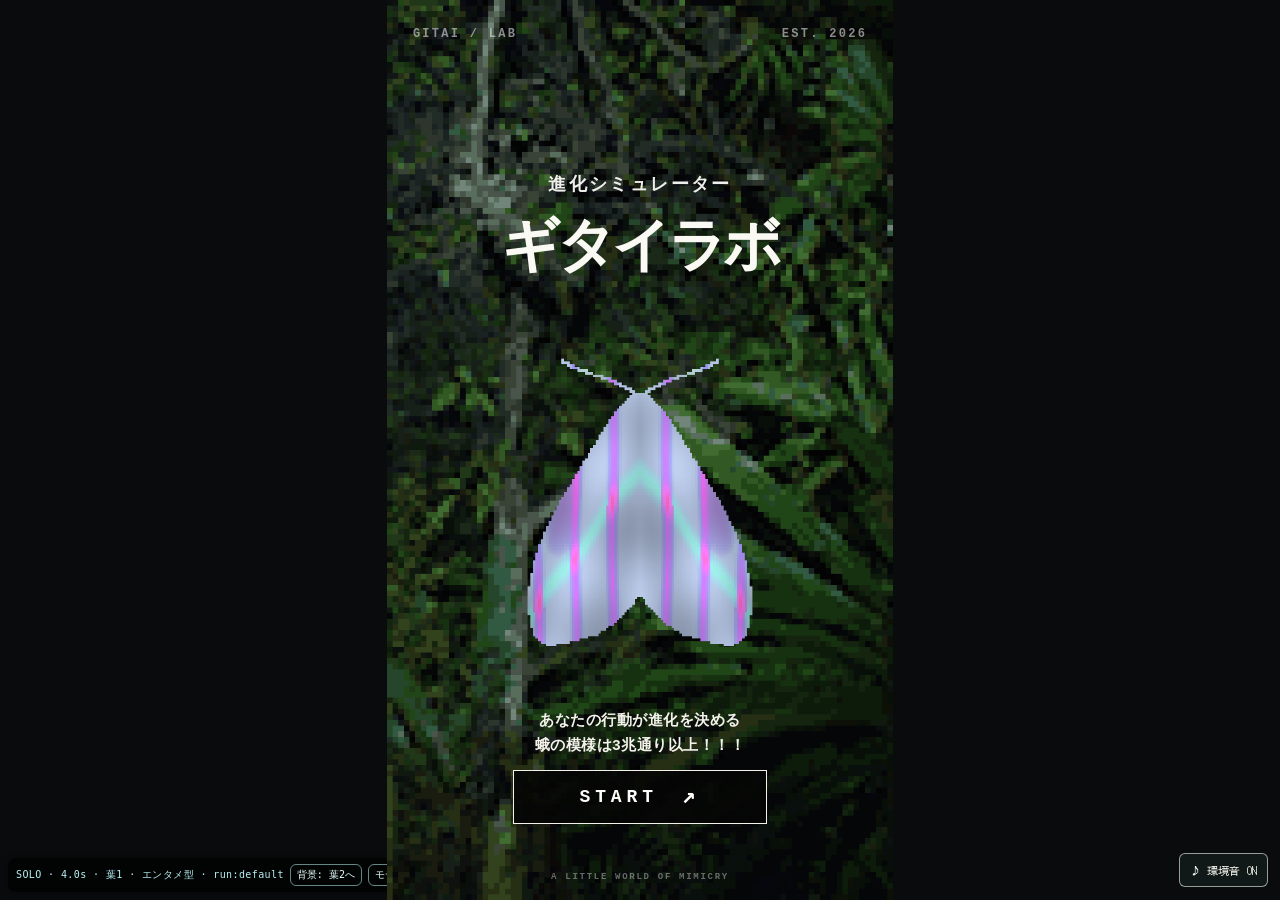
==== index.html @ d541bdc5 "Fix exhibition ambient audio stopping after one loop on offline iPad" ====
<!DOCTYPE html>
<html lang="ja">
<head>
  <meta charset="UTF-8">
  <meta name="viewport" content="width=device-width, initial-scale=1.0, viewport-fit=cover, user-scalable=no">
  <meta name="apple-mobile-web-app-capable" content="yes">
  <meta name="apple-mobile-web-app-status-bar-style" content="black">
  <meta name="theme-color" content="#090b0c">
  <link rel="manifest" href="manifest.webmanifest">
  <script>
    // Mark the entertainment entry before first paint to avoid a flash of
    // the underlying game screen while the animated portal script loads.
    (() => {
      const q = new URLSearchParams(location.search);
      if ((q.get('model') || 'continuous_v1') === 'continuous_v1' && q.get('play') !== '1') {
        document.documentElement.classList.add('pixel-portal-pending');
      }
    })();
  </script>
  <link rel="stylesheet" href="css/entertainment_portal.css?v=20261021-tagline1">
  <link rel="stylesheet" href="css/experiment_saves.css?v=20261025-start-screen1">
  <link rel="stylesheet" href="css/portal_trophies.css?v=20261015-trophy1">
  <link rel="stylesheet" href="css/portal_minimal.css?v=20261017-minimal1">
  <link rel="stylesheet" href="css/solo_tutorial.css?v=20261029-warning-image1">
  <link rel="stylesheet" href="css/author_news_link.css?v=20261025-soft-blue1">
  <link rel="stylesheet" href="https://fonts.googleapis.com/css2?family=Press+Start+2P&display=swap">
  <title>ギタイラボ — 昆虫大学 α</title>
  <style>
    :root {
      --panel: rgba(8, 12, 14, 0.88);
      --line: rgba(255,255,255,0.18);
      --text: #fff;
      --muted: rgba(255,255,255,0.72);
      --accent: #b8f7ff;
    }

    * { box-sizing: border-box; }

    html, body {
      width: 100%;
      height: 100%;
      margin: 0;
      background: #090b0c;
      color: var(--text);
      font-family: 'PixelMplus', monospace;
      overflow: hidden;
      overscroll-behavior: none;
      /* Disable Safari double-tap zoom while retaining standard pinch accessibility
         outside the predator canvas. */
      touch-action: manipulation;
      -webkit-user-select: none;
      user-select: none;
      -webkit-touch-callout: none;
    }

    body {
      display: grid;
      place-items: center;
    }

    #stage {
      position: relative;
      width: min(100vw, calc(100dvh * 0.5625));
      height: min(100dvh, calc(100vw * 1.7777778));
      aspect-ratio: 9 / 16;
      background: #111;
      overflow: hidden;
      touch-action: manipulation;
    }

    #gameCanvas {
      width: 100%;
      height: 100%;
      display: block;
      image-rendering: pixelated;
      /* Predation taps must not become zoom, pan, or Safari gesture handling. */
      touch-action: none;
    }

    .overlay {
      position: absolute;
      inset: 0;
      z-index: 10;
      display: none;
      padding:
        calc(env(safe-area-inset-top) + 20px)
        18px
        calc(env(safe-area-inset-bottom) + 20px);
      background: rgba(0, 0, 0, 0.48);
      align-items: center;
      justify-content: center;
    }

    .overlay.visible { display: flex; }

    .panel {
      width: min(92%, 520px);
      max-height: 92%;
      overflow: hidden;
      background: var(--panel);
      display: flex;
      flex-direction: column;
      border: 1px solid var(--line);
      border-radius: 18px;
      padding: 20px;
      text-align: center;
      box-shadow: 0 12px 40px rgba(0,0,0,0.42);
    }

    h1, h2, p { margin-top: 0; }

    h1 {
      font-size: clamp(22px, 4.4vw, 34px);
      margin-bottom: 16px;
    }

    h2 {
      font-size: clamp(18px, 3.6vw, 28px);
      margin-bottom: 10px;
    }

    .lead {
      line-height: 1.8;
      font-size: clamp(14px, 2.7vw, 20px);
      margin-bottom: 20px;
    }

    .generation {
      color: var(--accent);
      font-size: clamp(16px, 3.2vw, 22px);
      margin-bottom: 14px;
    }

    .subtle {
      color: var(--muted);
      font-size: clamp(14px, 2.8vw, 18px);
      line-height: 1.55;
    }

    .score-card {
      margin: 4px 0 10px;
      padding: 18px 12px 16px;
      border: 1px solid rgba(184,247,255,0.30);
      border-radius: 14px;
      background: rgba(184,247,255,0.07);
    }

    .score-label {
      color: var(--muted);
      font-size: clamp(11px, 2.2vw, 15px);
      margin-bottom: 3px;
    }

    .score-main {
      display: flex;
      align-items: baseline;
      justify-content: center;
      gap: 7px;
      white-space: nowrap;
    }

    #scoreValue {
      color: var(--accent);
      font-size: clamp(38px, 10vw, 62px);
      line-height: 1;
      letter-spacing: 0.02em;
    }

    .score-unit {
      font-size: clamp(13px, 2.8vw, 18px);
    }

    .rank-text {
      margin-top: 10px;
      font-size: clamp(13px, 2.7vw, 18px);
      line-height: 1.45;
    }

    .name-entry {
      margin: 4px 0 8px;
      padding: 10px;
      border: 1px solid rgba(255,223,128,0.38);
      border-radius: 12px;
      background: rgba(255,223,128,0.07);
    }

    .name-entry[hidden] { display: none; }

    .name-entry-title {
      color: #ffe9a8;
      font-size: clamp(13px, 2.7vw, 18px);
      margin-bottom: 3px;
    }

    .name-entry-sub {
      color: var(--muted);
      font-size: clamp(10px, 2vw, 13px);
      margin-bottom: 8px;
    }

    .name-entry-row {
      display: grid;
      grid-template-columns: 1fr auto;
      gap: 7px;
    }

    #playerName {
      min-width: 0;
      border: 1px solid rgba(255,255,255,0.24);
      border-radius: 9px;
      background: rgba(0,0,0,0.28);
      color: #fff;
      font: inherit;
      font-size: 16px;
      padding: 9px 10px;
      -webkit-user-select: text;
      user-select: text;
    }

    #saveNameButton {
      width: auto;
      min-height: 42px;
      padding: 7px 12px;
      border-color: rgba(255,223,128,0.52);
      background: rgba(255,223,128,0.14);
      font-size: 13px;
    }

    .name-saved {
      margin: 7px 0 0;
      color: #ffe9a8;
      font-size: 11px;
    }

    .ranking-panel {
      width: min(94%, 520px);
      max-height: 92%;
    }

    .ranking-note {
      margin: 0 0 10px;
      color: rgba(255,255,255,0.58);
      font-size: clamp(12px, 2.2vw, 15px);
      line-height: 1.5;
    }

    .ranking-list {
      min-height: 0;
      overflow-y: auto;
      overscroll-behavior: contain;
      margin-bottom: 12px;
      text-align: left;
    }

    .ranking-group {
      padding: 9px 4px;
      border-bottom: 1px solid rgba(255,255,255,0.10);
    }

    .ranking-group-head {
      display: grid;
      grid-template-columns: 72px 1fr;
      align-items: baseline;
      gap: 8px;
    }

    .ranking-rank {
      color: #ffe9a8;
      font-size: clamp(14px, 2.8vw, 18px);
    }

    .ranking-score {
      color: var(--accent);
      font-size: clamp(14px, 2.8vw, 18px);
      text-align: right;
    }

    .ranking-names {
      margin-top: 5px;
      padding-left: 80px;
      color: rgba(255,255,255,0.82);
      font-size: clamp(12px, 2.3vw, 15px);
      line-height: 1.55;
      overflow-wrap: anywhere;
    }

    .ranking-empty {
      padding: 28px 8px;
      color: var(--muted);
      text-align: center;
      line-height: 1.6;
    }

    button {
      width: 100%;
      min-height: 58px;
      flex: 0 0 auto;
      border: 1px solid rgba(184,247,255,0.48);
      border-radius: 12px;
      background: rgba(184,247,255,0.16);
      color: #fff;
      font-family: 'PixelMplus', monospace;
      font-size: clamp(15px, 2.8vw, 20px);
      padding: 12px 16px;
      touch-action: manipulation;
    }

    button:disabled {
      opacity: 0.48;
    }

    .review-actions {
      flex: 0 0 auto;
      display: grid;
      grid-template-columns: 1fr 1fr;
      gap: 9px;
      margin-top: 6px;
    }

    .compare-action {
      border-color: rgba(255,223,128,0.52);
      background: rgba(255,196,64,0.18);
    }

    .continue-action {
      border-color: rgba(184,247,255,0.48);
      background: rgba(184,247,255,0.16);
    }

    .text-action {
      width: auto;
      min-height: 30px;
      align-self: center;
      margin: 0 0 7px;
      padding: 3px 8px;
      border-color: transparent;
      background: transparent;
      color: rgba(184,247,255,0.72);
      font-size: clamp(10px, 2vw, 13px);
      text-decoration: underline;
      text-underline-offset: 3px;
    }

    .text-action:active {
      color: #fff;
    }

    .author-news-teaser {
      flex: 0 0 auto;
      margin-top: 8px;
      padding: 7px 8px;
      text-align: center;
      color: rgba(184,247,255,0.62);
      font-size: clamp(11px, 2vw, 13px);
      letter-spacing: 0.04em;
      line-height: 1.25;
    }

    .author-news-teaser[hidden] {
      display: none;
    }

    #evolutionOverlay {
      z-index: 30;
      background: rgba(5, 8, 9, 0.98);
    }

    .evolution-panel {
      width: min(96%, 540px);
      height: min(96%, 760px);
      max-height: 96%;
      padding: 12px;
      overflow: hidden;
    }

    .evolution-toolbar {
      flex: 0 0 auto;
      display: grid;
      grid-template-columns: 42px 1fr 42px;
      align-items: center;
      gap: 6px;
      margin-bottom: 4px;
    }

    .evolution-title {
      margin: 0;
      font-size: clamp(18px, 3.5vw, 25px);
    }

    .overlay-close {
      width: 42px;
      min-height: 42px;
      padding: 0;
      border-color: rgba(255,255,255,0.20);
      background: rgba(255,255,255,0.06);
      font-size: 20px;
    }

    .evolution-scroll {
      min-height: 0;
      overflow-y: auto;
      overscroll-behavior: contain;
      -webkit-overflow-scrolling: touch;
      padding: 2px 2px 18px;
    }

    .evolution-generation-block {
      display: grid;
      gap: 7px;
      margin-bottom: 14px;
    }

    .evolution-heading {
      padding: 6px 0 7px;
      color: var(--accent);
      font-size: clamp(13px, 2.6vw, 17px);
      text-align: center;
      border-bottom: 1px solid rgba(255,255,255,0.12);
    }

    .evolution-gen1,
    .evolution-latest-grid {
      display: grid;
      grid-template-columns: repeat(3, minmax(0, 1fr));
      gap: 7px;
    }

    .evolution-gen1 .moth-preview-button {
      grid-column: 2;
    }

    .moth-preview-button {
      position: relative;
      width: 100%;
      min-height: 0;
      padding: 5px 4px 4px;
      border-color: rgba(255,255,255,0.24);
      background-color: rgba(0,0,0,0.22);
      background-image: var(--gitai-preview-bg, none);
      background-size: cover;
      background-position: center;
      background-repeat: no-repeat;
      border-radius: 8px;
      overflow: hidden;
    }

    .moth-preview-button img {
      display: block;
      width: 100%;
      aspect-ratio: 1;
      margin: 0 auto;
      object-fit: contain;
      image-rendering: pixelated;
    }

    .moth-preview-index {
      display: block;
      margin-top: 3px;
      padding: 2px 3px;
      border-radius: 4px;
      background: rgba(0,0,0,0.58);
      color: rgba(255,255,255,0.88);
      font-size: clamp(8px, 1.9vw, 10px);
    }

    .predation-skull {
      position: absolute;
      top: 6px;
      right: 6px;
      z-index: 3;
      width: 24px;
      height: 24px;
      display: grid;
      place-items: center;
      border: 1px solid rgba(255,255,255,0.76);
      border-radius: 4px;
      background: rgba(0,0,0,0.78);
      box-shadow: 0 2px 5px rgba(0,0,0,0.48);
      pointer-events: none;
    }

    .predation-skull svg {
      display: block;
      width: 18px;
      height: 18px;
      image-rendering: pixelated;
      shape-rendering: crispEdges;
    }

    .mutation-card .predation-skull {
      top: 8px;
      right: 8px;
      width: 26px;
      height: 26px;
    }


    /* After each SOLO generation, the scrollable specimen gallery is the
       primary review surface; its navigation remains above the scrolling grid. */
    #evolutionOverlay .evolution-panel {
      background: rgba(7, 11, 12, .98);
      border: 1px solid rgba(129, 159, 145, .38);
    }
    .evolution-quick-actions {
      flex: 0 0 auto;
      display: grid;
      grid-template-columns: 1fr 1fr;
      gap: 8px;
      margin: 8px 0 10px;
    }
    .evolution-quick-actions button {
      min-height: 44px;
      margin: 0;
      border: 1px solid rgba(169, 198, 181, .65);
      background: #182824;
      color: #f0f4ef;
      border-radius: 8px;
      font: 700 clamp(12px, 3.1vw, 15px)/1.4 system-ui, -apple-system, sans-serif;
      padding: 8px 4px;
    }
    .evolution-quick-actions #evolutionNextButton {
      background: #2b4342;
      border-color: #b6cfca;
    }
    .evolution-quick-actions [hidden] { display: none !important; }
    #evolutionTheaterButton {
      width: 100%;
      margin: 11px 0 9px;
      min-height: 48px;
      padding: 10px 8px;
      border-radius: 8px;
      border: 1px solid rgba(165, 150, 213, .82);
      background: rgba(61, 47, 77, .74);
      color: #f1eafb;
      font: 700 15px/1.4 system-ui, -apple-system, sans-serif;
    }
    #evolutionTheaterButton[hidden] { display: none !important; }
    .moth-rank-badge {
      position: absolute;
      top: 6px;
      left: 6px;
      z-index: 3;
      width: 24px;
      height: 24px;
      display: grid;
      place-items: center;
      border: 1px solid rgba(255,255,255,0.76);
      border-radius: 4px;
      color: #fff;
      background: #090909;
      box-shadow: none;
      text-shadow: none;
      pointer-events: none;
      font-family: "Press Start 2P", "Courier New", monospace;
      font-size: 10px;
      font-weight: 400;
      line-height: 1;
      letter-spacing: 0;
      image-rendering: pixelated;
    }
    /* Grade colors stay uniform, but only S and SS have animated badges. */
    .moth-rank-badge[data-rank="D"] { background: #777777; color: #fff; }
    .moth-rank-badge[data-rank="C"] { background: #5bc97c; color: #11251a; }
    .moth-rank-badge[data-rank="B"] { background: #f4d65e; color: #28210a; }
    .moth-rank-badge[data-rank="A"] { background: #8dddfa; color: #102c3b; }
    .moth-rank-badge[data-rank="S"] {
      background: #9860d6; /* Purple remains completely static. */
      color: #fff;
      border-color: #f8f8ff;
      animation: rankSilverFrame 3.4s ease-in-out infinite;
    }
    .moth-rank-badge[data-rank="S"] .moth-rank-silver-letter {
      display: inline-block;
      color: #fff;
      /* The moving white/silver gradient is restricted to the letter. */
      background: linear-gradient(105deg,
        #ffffff 0%, #b2b7c0 24%, #fbfdff 49%,
        #9197a3 73%, #ffffff 100%);
      background-size: 260% 100%;
      -webkit-background-clip: text;
      background-clip: text;
      -webkit-text-fill-color: transparent;
      animation: rankSilverLetter 3.4s ease-in-out infinite alternate;
    }
    .moth-rank-badge[data-rank="SS"] {
      background: linear-gradient(135deg,
        #ff4b78 0%, #ffd760 13%, #53e9a0 26%,
        #5eafff 39%, #d986ff 52%, #ff4b78 65%,
        #ffd760 78%, #53e9a0 91%, #5eafff 100%);
      background-size: 270% 270%;
      color: #10131b;
      font-size: 8px;
      animation: rankRainbowSpectrum 5s linear infinite alternate;
    }
    @keyframes rankRainbowSpectrum {
      from { background-position: 0% 10%; }
      to { background-position: 100% 90%; }
    }
    @keyframes rankSilverLetter {
      from { background-position: 0% 50%; }
      to { background-position: 100% 50%; }
    }
    @keyframes rankSilverFrame {
      0%, 100% {
        border-color: #ffffff;
        box-shadow: 0 0 4px rgba(255,255,255,.42);
      }
      32% {
        border-color: #a5aab3;
        box-shadow: 0 0 1px rgba(225,230,239,.35);
      }
      58% {
        border-color: #f5f8ff;
        box-shadow: 0 0 7px rgba(244,248,255,.83);
      }
      82% {
        border-color: #bcc0c9;
        box-shadow: 0 0 2px rgba(215,221,233,.38);
      }
    }
    @media (prefers-reduced-motion: reduce) {
      .moth-rank-badge[data-rank="S"],
      .moth-rank-badge[data-rank="S"] .moth-rank-silver-letter,
      .moth-rank-badge[data-rank="SS"] { animation: none; }
    }
    .moth-rank-badge[data-rank="pending"] {
      background: rgba(11,16,16,.85);
      color: #a2b1a8;
    }
    .theater-entry-action {
      flex: 0 0 auto;
      width: 100%;
      min-height: 44px;
      margin-top: 8px;
      padding: 8px 12px;
      border-color: rgba(198,168,255,0.54);
      background: rgba(138,96,210,0.18);
      font-size: clamp(13px, 2.5vw, 17px);
    }

    #theaterOverlay {
      z-index: 40;
      background: rgba(3, 5, 6, 0.99);
    }

    .theater-panel {
      width: min(96%, 620px);
      height: min(94dvh, 900px);
      max-height: 94dvh;
      padding: 12px;
      overflow: hidden;
    }

    .theater-toolbar {
      flex: 0 0 auto;
      display: grid;
      grid-template-columns: 42px 1fr 42px;
      align-items: center;
      gap: 6px;
      margin-bottom: 4px;
    }

    .theater-title {
      margin: 0;
      font-size: clamp(18px, 3.5vw, 25px);
    }

    .theater-meta {
      flex: 0 0 auto;
      min-height: 38px;
      margin: 0 0 6px;
      color: var(--accent);
      font-size: clamp(12px, 2.4vw, 15px);
      line-height: 1.45;
    }

    .theater-stage {
      flex: 1 1 auto;
      min-height: 0;
      display: grid;
      place-items: center;
      overflow: hidden;
      border: 1px solid rgba(255,255,255,0.16);
      border-radius: 10px;
      background: #080b0c;
    }

    #theaterFrameImage {
      display: block;
      width: 100%;
      height: 100%;
      min-width: 0;
      min-height: 0;
      object-fit: contain;
    }

    @media (max-height: 760px) {
      .theater-panel {
        height: 93dvh;
        max-height: 93dvh;
        padding: 9px;
      }

      .theater-meta {
        min-height: 30px;
        margin-bottom: 4px;
        font-size: 11px;
      }

      .theater-controls {
        margin-top: 5px;
      }

      #theaterNote {
        margin-top: 4px;
      }
    }

    .theater-slider-row {
      flex: 0 0 auto;
      display: grid;
      grid-template-columns: 1fr auto;
      align-items: center;
      gap: 8px;
      margin-top: 8px;
    }

    #theaterSlider {
      width: 100%;
      accent-color: #b8f7ff;
    }

    #theaterProgress {
      min-width: 68px;
      color: rgba(255,255,255,0.70);
      font-size: 11px;
      text-align: right;
      white-space: nowrap;
    }

    .theater-controls {
      flex: 0 0 auto;
      display: grid;
      grid-template-columns: 1fr 1.3fr 1fr auto;
      gap: 7px;
      margin-top: 8px;
      align-items: stretch;
    }

    .theater-controls button {
      min-height: 44px;
      padding: 7px 8px;
      font-size: clamp(12px, 2.4vw, 16px);
    }

    .theater-speed {
      display: grid;
      align-content: center;
      gap: 2px;
      padding: 3px 6px;
      border: 1px solid rgba(184,247,255,0.30);
      border-radius: 9px;
      color: rgba(255,255,255,0.68);
      font-size: 9px;
      text-align: left;
    }

    #theaterSpeed {
      min-width: 76px;
      border: 0;
      background: #111719;
      color: #fff;
      font-family: 'PixelMplus', monospace;
      font-size: 11px;
    }

    #theaterNote {
      flex: 0 0 auto;
      min-height: 18px;
      margin: 7px 2px 0;
      color: rgba(255,255,255,0.58);
      font-size: clamp(9px, 1.9vw, 12px);
      line-height: 1.4;
    }

    #mothShareOverlay {
      z-index: 45;
      background: rgba(3, 5, 6, 0.99);
    }

    /* Specimen detail must be above the collection (z-index: 54). */
    #mothShareOverlay.from-specimen {
      z-index: 56;
    }

    .share-panel {
      width: min(96%, 540px);
      max-height: 96%;
      overflow-y: auto;
      padding: 12px;
    }

    .share-card {
      width: 100%;
      aspect-ratio: 4 / 5;
      flex: 0 0 auto;
      display: flex;
      flex-direction: column;
      align-items: center;
      justify-content: space-between;
      padding: 24px 18px 20px;
      border: 2px solid rgba(184,247,255,0.38);
      background:
        radial-gradient(circle at 50% 36%, rgba(184,247,255,0.10), transparent 42%),
        #0a0d0f;
      text-align: center;
    }

    .share-card-title {
      margin: 0;
      color: #fff;
      font-size: clamp(20px, 4.5vw, 30px);
      line-height: 1.35;
    }

    .share-moth-wrap {
      width: min(78%, 300px);
      aspect-ratio: 1;
      display: grid;
      place-items: center;
      overflow: hidden;
      border: 1px solid rgba(255,255,255,0.18);
      border-radius: 12px;
      background-color: rgba(0,0,0,0.22);
      background-image: var(--gitai-preview-bg, none);
      background-size: cover;
      background-position: center;
      background-repeat: no-repeat;
    }

    #shareMothImage {
      width: 100%;
      height: 100%;
      object-fit: contain;
      image-rendering: pixelated;
    }

    .share-generation {
      color: var(--accent);
      font-size: clamp(18px, 4vw, 26px);
    }

    .share-controls {
      margin-top: 10px;
      display: grid;
      gap: 8px;
    }

    .share-actions {
      display: grid;
      grid-template-columns: 1fr 1fr;
      gap: 8px;
    }

    #shareStatus {
      min-height: 18px;
      margin: 0;
      color: var(--muted);
      font-size: 12px;
      line-height: 1.45;
    }

    #soloHomeButton {
      /* Keep the element for legacy route handlers but never cover the 10-heart HUD. */
      display: none !important;
      position: absolute;
      top: max(8px, env(safe-area-inset-top));
      right: 10px;
      z-index: 35;
      width: auto;
      min-width: 90px;
      min-height: 35px;
      padding: 5px 9px;
      color: #e9f9f6;
      background: rgba(6, 26, 30, 0.85);
      border: 1px solid rgba(185, 247, 255, .7);
      border-radius: 6px;
      font: 700 11px/1.4 'PixelMplus', monospace;
    }
    #resultBackToMenu {
      width: 100%;
      margin-top: 12px;
      color: #e5f7f1;
      background: rgba(31, 64, 62, .85);
      border: 1px solid #8cb5ab;
      font: inherit;
      border-radius: 8px;
      padding: 12px 8px;
    }
    #soloHomeButton[hidden], #resultBackToMenu[hidden] { display: none !important; }
    /* End-of-generation transition: the ENTIRE black screen descends as
       one panel, using the restrained dark menu design. */
    #roundShutter {
      position: absolute;
      inset: 0;
      z-index: 58;
      overflow: hidden;
      pointer-events: none;
    }

    #roundShutter.active {
      pointer-events: auto;
      touch-action: none;
    }

    .round-shutter-panel {
      position: absolute;
      inset: 0;
      overflow: hidden;
      isolation: isolate;
      color: #f2f4ef;
      background: #080a0b;
      font-family: system-ui, -apple-system, "Hiragino Kaku Gothic ProN", sans-serif;
      transform: translate3d(0, -102%, 0);
      will-change: transform;
      transition: transform 680ms cubic-bezier(.42, 0, .58, 1);
      box-shadow: 0 12px 30px rgba(0, 0, 0, .5);
      border-bottom: 1px solid rgba(157, 188, 174, .48);
      backface-visibility: hidden;
    }

    /* A barely visible halo provides depth while keeping the screen black. */
    .round-shutter-panel::before {
      content: '';
      position: absolute;
      inset: 0;
      background:
        radial-gradient(ellipse 82% 35% at 50% 43%,
          rgba(39, 65, 59, .22), transparent 75%),
        linear-gradient(180deg, #080a0b 0%, #0b1112 48%, #080a0b 100%);
      pointer-events: none;
    }

    .round-shutter-panel::after {
      content: '';
      position: absolute;
      inset: 18px 18px 19px;
      border: 1px solid rgba(116, 142, 130, .26);
      pointer-events: none;
    }

    #roundShutter.closing .round-shutter-panel {
      transform: translate3d(0, 0, 0);
    }

    #roundShutter.opening .round-shutter-panel {
      transform: translate3d(0, -102%, 0);
    }

    .round-shutter-layout {
      position: absolute;
      inset: 32px 26px;
      z-index: 1;
      display: grid;
      grid-template-rows: auto 1fr auto;
      align-items: center;
      justify-items: center;
      text-align: center;
    }

    .round-shutter-header {
      color: #7e9089;
      font: 600 10px/1.5 ui-monospace, "SFMono-Regular", Menlo, monospace;
      letter-spacing: .24em;
    }

    .round-shutter-brand {
      width: 100%;
      display: flex;
      flex-direction: column;
      align-items: center;
      padding: 24px 2px;
      transform: translateY(-5%);
    }

    .round-shutter-logo {
      color: #f4f5f1;
      font: 800 clamp(32px, 9vw, 44px)/1.45 system-ui, -apple-system, sans-serif;
      letter-spacing: .035em;
      white-space: nowrap;
      text-shadow: none;
    }

    .round-shutter-rule {
      width: 70px;
      height: 1px;
      margin: 25px 0 25px;
      background: #687b70;
      opacity: .76;
    }

    .round-shutter-sub {
      color: #d1dcd5;
      font: 600 clamp(12px, 3.15vw, 15px)/1.5
        ui-monospace, "SFMono-Regular", Menlo, monospace;
      letter-spacing: .13em;
    }

    .round-shutter-message {
      margin-top: 15px;
      color: #9baaa1;
      font-size: clamp(11px, 2.8vw, 13px);
      line-height: 1.7;
      letter-spacing: .04em;
    }

    .round-shutter-dots {
      display: inline-block;
      min-width: 1.8em;
      text-align: left;
      white-space: nowrap;
    }

    .round-shutter-dot {
      display: inline-block;
      opacity: .15;
      animation: round-shutter-blink 1.35s infinite;
    }

    .round-shutter-dot:nth-child(2) { animation-delay: .25s; }
    .round-shutter-dot:nth-child(3) { animation-delay: .5s; }

    @keyframes round-shutter-blink {
      0%, 16% { opacity: .15; }
      21%, 63% { opacity: 1; }
      75%, 100% { opacity: .15; }
    }

    .round-shutter-footer {
      color: #61766a;
      font: 600 10px/1.5 ui-monospace, "SFMono-Regular", Menlo, monospace;
      letter-spacing: .17em;
    }

    @media (prefers-reduced-motion: reduce) {
      .round-shutter-panel { transition-duration: 180ms; }
      .round-shutter-dot { animation: none; opacity: 1; }
    }

    .specimen-entry-action {
      flex: 0 0 auto;
      width: 100%;
      min-height: 44px;
      margin-top: 7px;
      padding: 8px 12px;
      border-color: rgba(255,223,128,0.46);
      background: rgba(255,196,64,0.12);
      font-size: clamp(13px, 2.5vw, 17px);
    }

    #generationOverlay {
      z-index: 52;
      background: rgba(3,5,6,0.97);
    }

    .generation-panel {
      width: min(90%, 460px);
      min-height: 300px;
      justify-content: center;
      gap: 12px;
    }

    .generation-orb {
      width: 74px;
      height: 74px;
      margin: 2px auto 8px;
      border: 3px solid rgba(184,247,255,0.22);
      border-top-color: rgba(184,247,255,0.92);
      border-radius: 50%;
      animation: gitai-spin 0.9s linear infinite;
    }

    .generation-panel.rare {
      border-color: rgba(255,218,108,0.72);
      background:
        radial-gradient(circle at 50% 24%, rgba(255,196,64,0.18), transparent 44%),
        var(--panel);
    }

    .generation-panel.rare .generation-orb {
      border-color: rgba(255,218,108,0.24);
      border-top-color: #ffe08a;
      box-shadow: 0 0 20px rgba(255,196,64,0.28);
    }

    .generation-alert {
      color: #ffe08a;
      font-size: clamp(24px, 6.2vw, 40px);
      line-height: 1.25;
      letter-spacing: 0.05em;
    }

    #generationContinueButton[hidden] {
      display: none;
    }

    @keyframes gitai-spin {
      to { transform: rotate(360deg); }
    }

    @media (prefers-reduced-motion: reduce) {
      .generation-orb { animation: none; }
    }

    #mutationRevealOverlay {
      z-index: 53;
      background: rgba(3,5,6,0.98);
    }

    .mutation-panel {
      width: min(94%, 520px);
      max-height: 94%;
      overflow: hidden;
      border-color: rgba(255,218,108,0.55);
    }

    .mutation-grid {
      min-height: 0;
      display: grid;
      grid-template-columns: minmax(0, 1fr);
      justify-items: center;
      gap: 8px;
      margin: 8px 0 12px;
      padding: 2px;
    }

    .mutation-card {
      position: relative;
      width: min(100%, 292px);
      min-width: 0;
      padding: 10px;
      border: 1px solid rgba(255,218,108,0.32);
      border-radius: 10px;
      background-color: rgba(0,0,0,0.26);
      background-image: var(--gitai-preview-bg, none);
      background-size: cover;
      background-position: center;
      text-align: center;
    }

    .mutation-card img {
      display: block;
      width: min(100%, 260px);
      margin: 0 auto;
      aspect-ratio: 1;
      object-fit: contain;
      image-rendering: pixelated;
    }

    .mutation-card-status {
      display: block;
      margin-top: 5px;
      padding: 4px 5px;
      border-radius: 6px;
      background: rgba(0,0,0,0.68);
      font-size: 11px;
      line-height: 1.4;
    }

    .mutation-card button {
      min-height: 36px;
      margin-top: 6px;
      padding: 5px 7px;
      font-size: 11px;
      background: rgba(255,196,64,0.18);
      border-color: rgba(255,218,108,0.46);
    }


    /* One-per-screen mutation and first rank achievement use the same
       low-noise black visual language of the main menu. */
    .mutation-panel {
      background: #080a0b;
      border-color: rgba(157, 188, 174, .48);
      gap: 10px;
    }
    .mutation-panel .generation {
      font: 600 10px/1.5 ui-monospace, Menlo, monospace;
      letter-spacing: .17em;
      color: #8a9f96;
    }
    .mutation-panel h2 {
      font: 800 clamp(21px, 5.8vw, 28px)/1.4 system-ui, sans-serif;
      color: #f4f5f1;
    }
    .mutation-panel #mutationRevealMessage {
      font-size: 12px;
      color: #9baca3;
    }
    .mutation-panel .mutation-card {
      border-color: rgba(165, 184, 160, .4);
      background-color: rgba(18, 28, 27, .7);
    }
    .mutation-panel #mutationRevealContinueButton,
    #rankMilestoneOverlay button {
      min-height: 46px;
      border-radius: 9px;
      background: #263a38;
      color: #f3f5f1;
      border: 1px solid #91a99d;
      font: 700 14px/1.4 system-ui, -apple-system, sans-serif;
    }
    #rankMilestoneOverlay {
      z-index: 54;
      background: rgba(3, 5, 6, .99);
    }
    #rankMilestoneOverlay .rank-milestone-panel {
      background: #080a0b;
      border: 1px solid rgba(165, 195, 177, .46);
      width: min(94%, 420px);
      max-height: 95%;
      padding: 22px 18px;
      gap: 13px;
      align-items: center;
      text-align: center;
      overflow-y: auto;
    }
    .rank-milestone-eyebrow {
      color: #94a79b;
      font: 700 10px/1.5 ui-monospace, Menlo, monospace;
      letter-spacing: .18em;
    }
    #rankMilestoneTitle {
      margin: 2px 0;
      font: 800 clamp(22px, 5.5vw, 31px)/1.4 system-ui, sans-serif;
      color: #f5f5f0;
    }
    #rankMilestoneGrade {
      display: inline-block;
      /* A single high-contrast accent for every new-rank announcement.
         Keep the surrounding Japanese headline's type metrics unchanged. */
      color: #8be8f3;
      font-family: inherit;
      font-size: inherit;
      font-weight: inherit;
      line-height: inherit;
      letter-spacing: inherit;
    }
    .rank-milestone-preview {
      position: relative;
      width: min(66vw, 218px);
      aspect-ratio: 1;
      background-image: var(--gitai-preview-bg, none);
      background-size: cover;
      background-position: center;
      border: 1px solid rgba(191, 208, 195, .45);
      border-radius: 9px;
      overflow: hidden;
    }
    #rankMilestoneImage {
      width: 100%;
      height: 100%;
      object-fit: contain;
      image-rendering: pixelated;
    }
    #rankMilestoneDescription {
      font-size: 12px;
      color: #bbc9c1;
      line-height: 1.7;
      margin: 0;
    }
    #rankMilestoneOverlay button { width: 100%; }
    #rankMilestoneSaveButton {
      background: #1c2925 !important;
      border-color: #667e70 !important;
    }
    #gitaiScoreOverlay {
      z-index: 70;
      background: rgba(3,5,6,0.99);
    }

    .gitai-score-panel {
      width: min(92%, 520px);
      max-height: 94vh;
      overflow-y: auto;
      gap: 14px;
    }

    .gitai-score-stage {
      position: relative;
      width: min(100%, 390px);
      aspect-ratio: 9 / 16;
      flex: 0 0 auto;
      align-self: center;
      margin: 0 auto;
      overflow: hidden;
      border: 2px solid rgba(184,247,255,0.34);
      border-radius: 10px;
      background: #15191a;
    }

    #gitaiScoreCanvas {
      display: block;
      width: 100%;
      height: auto;
      aspect-ratio: 9 / 16;
      image-rendering: pixelated;
    }

    .gitai-score-value {
      text-align: center;
      font-family: "PixelMplus", monospace;
      font-size: clamp(46px, 13vw, 72px);
      line-height: 1;
      color: #fff;
      text-shadow: 0 3px 0 rgba(0,0,0,0.45);
    }

    .gitai-score-label {
      text-align: center;
      color: #b8f7ff;
      font-size: 14px;
      letter-spacing: 0.14em;
    }

    .gitai-score-breakdown {
      display: grid;
      grid-template-columns: 1fr 1fr;
      gap: 8px;
    }

    .gitai-score-metric {
      display: flex;
      justify-content: space-between;
      gap: 10px;
      padding: 9px 10px;
      border: 1px solid rgba(255,255,255,0.12);
      border-radius: 7px;
      background: rgba(255,255,255,0.04);
      font-size: 13px;
    }

    .gitai-score-metric strong {
      color: #fff;
    }

    .gitai-score-note {
      margin: 0;
      color: rgba(255,255,255,0.64);
      font-size: 11px;
      line-height: 1.6;
      text-align: left;
    }

    /* Each saved moth sits in its own tall display case. No compressed grid rows. */
    #specimenBoxOverlay {
      z-index: 54;
      background: rgba(3,5,6,0.99);
    }

    .specimen-panel {
      width: min(96%, 560px);
      height: min(92%, 820px);
      max-height: 92%;
      overflow: hidden;
      padding: 12px;
    }

    .specimen-bg-toggle {
      display: grid;
      place-items: center;
      width: 42px;
      height: 42px;
      min-height: 42px;
      padding: 0;
      border: 1px solid rgba(235,221,187,0.48);
      border-radius: 50%;
      background: #191c1a;
      cursor: pointer;
    }

    .specimen-bg-toggle[aria-pressed="true"] {
      border-color: #e8ce91;
      background: #34362b;
      box-shadow: 0 0 0 2px rgba(232,206,145,0.18);
    }

    .specimen-bg-icon {
      display: block;
      width: 24px;
      height: 24px;
      border: 1px solid #bbab8b;
      border-radius: 50%;
      background: linear-gradient(90deg, #ede2c8 0 50%, #62765f 50% 100%);
      box-shadow: inset 0 0 0 2px rgba(0,0,0,0.12);
    }

    .specimen-grid {
      flex: 1 1 auto;
      min-height: 0;
      min-width: 0;
      display: grid;
      grid-template-columns: repeat(3, minmax(0, 1fr));
      grid-auto-rows: max-content;
      align-content: start;
      gap: 9px 7px;
      padding: 4px 2px 20px;
      overflow-x: hidden;
      overflow-y: auto;
      overscroll-behavior: contain;
      -webkit-overflow-scrolling: touch;
    }

    .specimen-load-more {
      flex: 0 0 auto;
      width: 100%;
      min-height: 44px;
      margin-top: 8px;
      padding: 10px 12px;
      border: 1px solid rgba(220,175,108,0.65);
      border-radius: 4px;
      color: #eee3cd;
      background: #262019;
      font: inherit;
      cursor: pointer;
    }
    .specimen-load-more[hidden] { display: none; }

    .specimen-card {
      display: flex;
      flex-direction: column;
      align-items: stretch;
      gap: 5px;
      width: 100%;
      height: auto;
      min-width: 0;
      min-height: 0;
      padding: 6px 5px;
      margin: 0;
      border: 2px solid #392e26;
      border-radius: 2px;
      background: linear-gradient(135deg, #4c3e30, #241b16 12%, #110e0c 49%, #30241d 84%, #17110e);
      box-shadow:
        inset 0 0 0 1px rgba(220,175,108,0.36),
        inset 0 0 0 3px rgba(0,0,0,0.65),
        0 3px 6px rgba(0,0,0,0.65);
      color: #2b2117;
      text-align: center;
      cursor: pointer;
      overflow: hidden;
      -webkit-tap-highlight-color: transparent;
    }

    .specimen-card-mount {
      display: grid;
      place-items: center;
      flex: 0 0 auto;
      width: 100%;
      min-width: 0;
      aspect-ratio: 1 / 1;
      overflow: hidden;
      border: 1px solid #9a825b;
      border-radius: 1px;
      background:
        radial-gradient(circle at 36% 25%, rgba(255,255,255,0.58), transparent 72%),
        linear-gradient(145deg, #f0ead9, #dcd3bf);
      box-shadow:
        inset 0 0 0 2px rgba(251,238,208,0.66),
        inset 0 0 12px rgba(81,55,29,0.21);
    }

    .specimen-grid.is-habitat .specimen-card-mount.has-habitat {
      background-image: var(--specimen-habitat-bg);
      background-size: cover;
      background-position: center;
      background-repeat: no-repeat;
      image-rendering: pixelated;
    }

    .specimen-card-mount img {
      display: block;
      width: 100%;
      height: 100%;
      min-width: 0;
      min-height: 0;
      object-fit: contain;
      image-rendering: pixelated;
      filter: drop-shadow(1px 2px 1px rgba(0,0,0,0.25));
      pointer-events: none;
    }

    .specimen-card-meta {
      display: flex;
      flex-direction: column;
      justify-content: center;
      align-items: center;
      flex: 0 0 auto;
      gap: 1px;
      min-width: 0;
      min-height: 30px;
      padding: 3px 2px;
      border: 1px solid #967952;
      border-radius: 2px;
      background: linear-gradient(155deg, #f7ecd2, #d6be8f 70%, #c6a978);
      box-shadow: inset 0 1px 0 rgba(255,255,255,0.65);
      font-family: "Hiragino Mincho ProN", "Yu Mincho", Georgia, serif;
      line-height: 1.1;
      color: #292016;
    }

    .specimen-card-generation {
      font-size: clamp(9px, 2.2vw, 12px);
      font-weight: 700;
      white-space: nowrap;
    }

    .specimen-card-id {
      font-size: clamp(8px, 1.9vw, 10px);
      letter-spacing: 0.02em;
      white-space: nowrap;
    }

    .specimen-card:focus-visible {
      outline: 2px solid #ffdfa4;
      outline-offset: 2px;
    }

    @media (max-width: 350px) {
      .specimen-grid { gap: 7px 5px; }
      .specimen-card { padding: 5px 4px; gap: 4px; }
    }

    .specimen-empty {
      grid-column: 1 / -1;
      padding: 36px 12px;
      color: var(--muted);
      line-height: 1.7;
    }

    #specimenSaveButton.saved {
      border-color: rgba(255,223,128,0.74);
      background: rgba(255,196,64,0.26);
      color: #fff2bd;
    }

    #resetConfirmOverlay {
      z-index: 60;
      background: rgba(0,0,0,0.78);
    }

    .confirm-panel {
      width: min(90%, 430px);
    }

    .confirm-warning {
      color: #ffd6d6;
      line-height: 1.7;
      font-size: clamp(14px, 2.8vw, 18px);
    }

    .confirm-actions {
      display: grid;
      grid-template-columns: 1fr 1fr;
      gap: 8px;
    }

    .danger-action {
      border-color: rgba(255,120,120,0.55);
      background: rgba(255,90,90,0.14);
    }

    #warningPoisonOverlay {
      position: absolute;
      inset: 0;
      z-index: 82;
      display: grid;
      place-items: center;
      background: rgba(115, 24, 26, 0.85);
      color: #fff8e2;
      font-family: 'PixelMplus', monospace;
      font-size: clamp(68px, 20vw, 112px);
      font-weight: 900;
      text-shadow: 6px 6px 0 #260a09;
      pointer-events: auto;
    }
    #warningPoisonOverlay[hidden] { display: none; }
    #warningToxicDeath {
      position: absolute;
      z-index: 100;
      inset: 0;
      display: flex;
      flex-direction: column;
      align-items: center;
      justify-content: center;
      gap: 24px;
      padding: 24px;
      box-sizing: border-box;
      background: rgba(6, 6, 9, .97);
      color: #fff;
      text-align: center;
      font-family: 'PixelMplus', monospace;
    }
    #warningToxicDeath[hidden] { display: none; }
    #warningToxicDeath h2 { font-size: clamp(23px, 6vw, 32px); margin: 0; color: #ff9ba7; }
    #warningToxicDeath p { margin: 0; font-size: 14px; line-height: 1.8; }
    #warningToxicDeath button {
      font: inherit;
      border: 1px solid #e6adb4;
      background: #3a1b25;
      color: #fff;
      padding: 12px 24px;
      border-radius: 4px;
      cursor: pointer;
    }
    .visually-hidden {
      position: absolute !important;
      width: 1px; height: 1px;
      padding: 0; margin: -1px;
      overflow: hidden; clip: rect(0, 0, 0, 0);
      white-space: nowrap; border: 0;
    }


    /* Weather is announced before the first moth is exposed: no timer runs
       behind this panel and the message must be dismissed deliberately. */
    #warningFogAnnouncement {
      position: absolute;
      inset: 0;
      z-index: 85;
      display: flex;
      flex-direction: column;
      justify-content: center;
      align-items: center;
      gap: 18px;
      padding: 24px;
      text-align: center;
      background: rgba(8, 18, 19, .95);
      color: #f0f3ec;
      font-family: 'PixelMplus', monospace;
    }
    #warningFogAnnouncement[hidden] { display: none; }
    #warningFogAnnouncement .fog-announcement-kicker {
      font: 700 12px/1.6 ui-monospace, monospace;
      letter-spacing: .2em;
      color: #a4c4bd;
    }
    #warningFogAnnouncement h2 {
      font-size: clamp(31px, 8.5vw, 46px);
      line-height: 1.35;
      color: #f5f8ed;
      text-shadow: 0 0 18px rgba(216, 242, 235, .4);
      margin: 0;
    }
    #warningFogAnnouncement p { font-size: 14px; line-height: 1.85; margin: 0; }
    #warningFogStart {
      min-width: 190px;
      min-height: 54px;
      border: 1px solid #a2bdb2;
      border-radius: 10px;
      color: #f6fbf5;
      background: #233832;
      font: 700 17px/1.4 'PixelMplus', monospace;
      cursor: pointer;
    }
    #warningFogStart:focus-visible { outline: 3px solid #fff0aa; outline-offset: 3px; }

    #errorText {
      color: #ffb2b2;
      white-space: pre-wrap;
      line-height: 1.55;
    }
  </style>
</head>
<body>
  <main id="stage" aria-label="ギタイラボ">
    <canvas id="gameCanvas" width="360" height="640"></canvas>

    <!-- Pause/return is independent from the explicit evolution reset. -->
    <button id="soloHomeButton" type="button" hidden aria-label="進化を保持してトップへ戻る">⌂ トップへ</button>
    <div id="roundShutter" aria-hidden="true">
      <div class="round-shutter-panel">
        <div class="round-shutter-layout">
          <div class="round-shutter-header">INVISILAB / EVOLUTION</div>
          <div class="round-shutter-brand">
            <div class="round-shutter-logo">ギタイラボ</div>
            <div class="round-shutter-rule" aria-hidden="true"></div>
            <div class="round-shutter-sub">GENERATION COMPLETE</div>
            <div class="round-shutter-message">この世代の結果を準備中<span class="round-shutter-dots" aria-hidden="true"><span class="round-shutter-dot">.</span><span class="round-shutter-dot">.</span><span class="round-shutter-dot">.</span></span></div>
          </div>
          <div id="roundShutterGeneration" class="round-shutter-footer">GENERATION -----</div>
        </div>
      </div>
    </div>

    <div id="warningPoisonOverlay" hidden role="status" aria-live="assertive" aria-label="毒蛾を捕食しました">毒</div>
    <span id="warningLifeAccessible" class="visually-hidden" role="status" aria-live="polite"></span>
    <section id="warningToxicDeath" hidden role="alertdialog" aria-modal="true"
      aria-labelledby="warningToxicDeathTitle">
      <h2 id="warningToxicDeathTitle">中毒死しました。</h2>
      <p>この世代は無効です。進化記録はそのまま保存されます。<br>再開するとライフ10から挑戦できます。</p>
      <button id="warningDeathReturn" type="button">トップへ戻る</button>
    </section>
    <section id="warningFogAnnouncement" hidden role="dialog" aria-modal="true"
      aria-labelledby="warningFogAnnouncementTitle">
      <div class="fog-announcement-kicker">WEATHER EVENT / GENERATION</div>
      <h2 id="warningFogAnnouncementTitle">霧発生！</h2>
      <p>この世代の5ラウンドは霧が続きます。</p>
      <button id="warningFogStart" type="button">プレイ開始 →</button>
    </section>

    <section id="startOverlay" class="overlay visible">
      <div class="panel">
        <div id="startGeneration" class="generation">GENERATION --</div>
        <h1>ギタイラボ</h1>
        <p id="introLead" class="lead">見つけた生き物を<br>タップしてください。</p>
        <p id="introSubtle" class="subtle">見つからなかった個体が生き残り、<br>次の世代へ子孫を残します。</p>
        <button id="startButton" type="button" disabled>準備中…</button>
        <button id="portalBackToMenu" type="button" hidden>← モード選択へ戻る</button>
      </div>
    </section>

    <section id="reviewOverlay" class="overlay">
      <div class="panel">
        <div id="reviewGeneration" class="generation">GENERATION --</div>
        <h2 id="reviewTitle">この世代の結果</h2>
        <p id="reviewMessage" class="subtle"></p>

        <div class="score-card" hidden>
          <div class="score-label">1秒あたり</div>
          <div class="score-main">
            <span id="scoreValue">--</span>
            <span class="score-unit">匹 捕食</span>
          </div>
          <div id="rankText" class="rank-text">順位を計算中…</div>
        </div>

        <div id="nameEntry" class="name-entry" hidden>
          <div class="name-entry-title">歴代20位以内！</div>
          <div class="name-entry-sub">なまえをのこせます</div>
          <div class="name-entry-row">
            <input id="playerName" type="text" maxlength="12" autocomplete="off" placeholder="なまえ">
            <button id="saveNameButton" type="button">記録</button>
          </div>
          <p id="nameSaved" class="name-saved" hidden>なまえを記録しました</p>
        </div>

        <button id="rankingButton" class="text-action" type="button" hidden>ランキングを見る</button>
        <p id="evolutionStatus" class="subtle"></p>

        <div class="review-actions">
          <button id="compareButton" class="compare-action" type="button" hidden>この世代を見る</button>
          <button id="continueButton" class="continue-action" type="button">次の人へ</button>
        </div>
        <button id="specimenBoxButton" class="specimen-entry-action" type="button" hidden>標本箱</button>
        <button id="theaterButton" class="theater-entry-action" type="button" hidden>進化シアター</button>
        <button id="resultBackToMenu" type="button" hidden>← 進化を残してトップへ戻る</button>

        <div id="authorNewsTeaser" class="author-news-teaser" hidden>
          作者からのお知らせ
        </div>
      </div>
    </section>

    <section id="evolutionOverlay" class="overlay" aria-label="世代比較">
      <div class="panel evolution-panel">
        <div class="evolution-toolbar">
          <button id="evolutionCloseButton" class="overlay-close" type="button" aria-label="戻る">←</button>
          <h2 id="evolutionTitle" class="evolution-title">第1世代の蛾</h2>
          <span></span>
        </div>
        <div class="evolution-quick-actions">
          <button id="evolutionSpecimenButton" type="button">標本箱</button>
          <button id="evolutionNextButton" type="button">次へ</button>
          <button id="evolutionSaveExperimentButton" type="button" hidden>実験を保存</button>
          <button id="evolutionResetExperimentButton" type="button" hidden>実験を初期化</button>
          <button id="evolutionSaveAndResetExperimentButton" type="button" hidden>保存して実験を初期化</button>
        </div>
        <div class="evolution-scroll">
          <section class="evolution-generation-block">
            <div class="evolution-heading">第1世代</div>
            <div id="evolutionGen1" class="evolution-gen1"></div>
          </section>
          <section class="evolution-generation-block">
            <div id="latestGenerationTitle" class="evolution-heading">現在世代</div>
            <div id="evolutionLatestGrid" class="evolution-latest-grid"></div>
          </section>
          <button id="evolutionTheaterButton" type="button" hidden>進化シアターを見る ▶</button>
        </div>
      </div>
    </section>

    <section id="theaterOverlay" class="overlay" aria-label="進化シアター">
      <div class="panel theater-panel">
        <div class="theater-toolbar">
          <button id="theaterCloseButton" class="overlay-close" type="button" aria-label="戻る">←</button>
          <h2 class="theater-title">進化シアター</h2>
          <span></span>
        </div>
        <div id="theaterMeta" class="theater-meta">世代を読み込み中…</div>
        <div class="theater-stage">
          <img id="theaterFrameImage" alt="進化シアター 世代一覧">
        </div>
        <div class="theater-slider-row">
          <input id="theaterSlider" type="range" min="0" max="0" value="0" step="1" aria-label="世代">
          <span id="theaterProgress">-- / --</span>
        </div>
        <div class="theater-controls">
          <button id="theaterPrevButton" type="button">◀</button>
          <button id="theaterPlayButton" type="button">再生</button>
          <button id="theaterNextButton" type="button">▶</button>
          <label class="theater-speed">
            <span>速度</span>
            <select id="theaterSpeed">
              <option value="1000">ゆっくり</option>
              <option value="600" selected>ふつう</option>
              <option value="300">はやい</option>
            </select>
          </label>
        </div>
        <p id="theaterNote"></p>
      </div>
    </section>

    <section id="mothShareOverlay" class="overlay" aria-label="蛾をシェア">
      <div class="panel share-panel">
        <div id="shareCard" class="share-card">
          <h2 id="shareCardTitle" class="share-card-title">あなたのギタイラボ</h2>
          <div class="share-moth-wrap">
            <img id="shareMothImage" alt="選択した蛾">
          </div>
          <div>
            <div id="shareGeneration" class="share-generation">第--世代</div>
            <div id="shareMothIndex" class="subtle">MOTH --</div>
          </div>
        </div>

        <div class="share-controls">
          <button id="specimenSaveButton" class="specimen-entry-action" type="button" hidden>標本箱に入れる</button>
          <button id="gitaiScoreButton" class="specimen-entry-action" type="button" hidden>採点する</button>
          <div class="share-actions">
            <button id="shareBackButton" type="button">戻る</button>
            <button id="shareButton" type="button">SNSへシェア</button>
          </div>
          <p id="shareStatus">この画面をスクリーンショットしても使えます。</p>
        </div>
      </div>
    </section>

    <section id="generationOverlay" class="overlay" aria-label="次世代生成">
      <div id="generationPanel" class="panel generation-panel">
        <div id="generationOrb" class="generation-orb" aria-hidden="true"></div>
        <h2 id="generationTitle">次の世代を生成中…</h2>
        <p id="generationMessage" class="subtle">生き残った個体から子孫をつくっています。</p>
        <button id="generationContinueButton" type="button" hidden>次の世代へ</button>
      </div>
    </section>

    <section id="mutationRevealOverlay" class="overlay" aria-label="突然変異の結果">
      <div class="panel mutation-panel">
        <div class="generation">MUTATION RESULT</div>
        <h2>突然変異の正体</h2>
        <p id="mutationRevealMessage" class="subtle"></p>
        <div id="mutationRevealGrid" class="mutation-grid"></div>
        <button id="mutationRevealContinueButton" type="button">次へ</button>
      </div>
    </section>

    <section id="rankMilestoneOverlay" class="overlay" aria-label="新ランク達成">
      <div class="panel rank-milestone-panel">
        <div class="rank-milestone-eyebrow">INVISILAB / NEW RANK</div>
        <h2 id="rankMilestoneTitle">ギタイ度 <span id="rankMilestoneGrade">C</span> ランク発生！！！</h2>
        <div class="rank-milestone-preview">
          <img id="rankMilestoneImage" alt="新ランクを達成した蛾">
        </div>
        <p id="rankMilestoneDescription"></p>
        <button id="rankMilestoneSaveButton" type="button">標本箱に入れる</button>
        <button id="rankMilestoneContinueButton" type="button">次へ</button>
      </div>
    </section>

    <section id="gitaiScoreOverlay" class="overlay" aria-label="GITAI SCORE">
      <div class="panel gitai-score-panel">
        <div class="evolution-header">
          <button id="gitaiScoreCloseButton" class="overlay-close" type="button" aria-label="戻る">←</button>
          <h2 class="evolution-title">GITAI SCORE</h2>
          <span></span>
        </div>
        <div class="gitai-score-stage">
          <canvas id="gitaiScoreCanvas" width="360" height="640"></canvas>
        </div>
        <div>
          <div class="gitai-score-label">GITAI SCORE v1</div>
          <div id="gitaiScoreValue" class="gitai-score-value">--</div>
        </div>
        <div class="gitai-score-breakdown">
          <div class="gitai-score-metric"><span>色</span><strong id="gitaiColorScore">--</strong></div>
          <div class="gitai-score-metric"><span>明るさ</span><strong id="gitaiValueScore">--</strong></div>
          <div class="gitai-score-metric"><span>模様・質感</span><strong id="gitaiTextureScore">--</strong></div>
          <div class="gitai-score-metric"><span>輪郭</span><strong id="gitaiOutlineScore">--</strong></div>
        </div>
        <p id="gitaiScoreMeta" class="subtle"></p>
        <p class="gitai-score-note">
          試作スコアです。背景内の最大100地点を仮想評価し、上位10地点の平均を表示しています。
          現段階では人間の見え方との一致を検証するための開発用指標です。
        </p>
      </div>
    </section>

    <section id="specimenBoxOverlay" class="overlay" aria-label="標本箱">
      <div class="panel specimen-panel">
        <div class="evolution-toolbar">
          <button id="specimenBoxCloseButton" class="overlay-close" type="button" aria-label="戻る">←</button>
          <h2 class="evolution-title">標本箱</h2>
          <button id="specimenBackgroundToggle" class="specimen-bg-toggle" type="button" aria-label="生息環境の背景に切り替える" aria-pressed="false"><span class="specimen-bg-icon" aria-hidden="true"></span></button>
        </div>
        <div id="specimenGrid" class="specimen-grid"></div>
        <button id="specimenLoadMoreButton" class="specimen-load-more" type="button" hidden>さらに30件表示</button>
      </div>
    </section>

    <section id="resetConfirmOverlay" class="overlay" aria-label="リセット確認">
      <div class="panel confirm-panel">
        <h2>第1世代に戻しますか？</h2>
        <p id="resetConfirmText" class="confirm-warning"></p>
        <p class="subtle">この操作は元に戻せません。</p>
        <div class="confirm-actions">
          <button id="resetCancelButton" type="button">キャンセル</button>
          <button id="resetConfirmButton" class="danger-action" type="button">第1世代に戻す</button>
        </div>
      </div>
    </section>

    <section id="rankingOverlay" class="overlay" aria-label="歴代ランキング">
      <div class="panel ranking-panel">
        <h2>歴代ランキング</h2>
        <p class="ranking-note">同じ捕食数は同順位です<br>テスト版では、この端末・同じ制限時間の記録を表示します</p>
        <div id="rankingList" class="ranking-list"></div>
        <button id="rankingCloseButton" type="button">戻る</button>
      </div>
    </section>

    <section id="errorOverlay" class="overlay">
      <div class="panel">
        <h2>エラー</h2>
        <p id="errorText"></p>
        <button id="reloadButton" type="button">再読み込み</button>
      </div>
    </section>

    <!-- Entertainment-only entrance. Underlying SOLO engine and education model
         continue using the existing overlays and IndexedDB without changes. -->
    <section id="entertainmentPortal" class="pixel-portal portal-line-mode" hidden aria-hidden="true" aria-label="ギタイラボ エンタメ版">
      <canvas id="portalArt" class="portal-art" width="180" height="320" aria-hidden="true"></canvas>
      <div class="portal-noise" aria-hidden="true"></div>
      <div class="portal-frame" aria-hidden="true"></div>

      <div id="portalIntro" class="portal-screen portal-intro is-active" aria-hidden="false">
        <div class="portal-topline" aria-hidden="true">
          <span>GITAI / LAB</span><span>EST. 2026</span>
        </div>
        <div class="portal-brand-intro">
          <div class="portal-eyebrow">進化シミュレーター</div>
          <h1 class="portal-main-logo">ギタイラボ</h1>
        </div>
        <div class="portal-intro-footer" aria-hidden="true">
          <p class="portal-tagline"><span>あなたの行動が進化を決める</span><span>蛾の模様は3兆通り以上！！！</span></p>
          <button id="portalEnter" class="portal-tap-prompt" type="button" aria-label="スタート：モード選択へ進む">START <span aria-hidden="true">↗</span></button>
          
        </div>
        <div class="portal-bottom-meta" aria-hidden="true">A LITTLE WORLD OF MIMICRY</div>
      </div>

      <div id="portalMenu" class="portal-screen portal-menu" aria-hidden="true">
        <div class="portal-menu-header">
          <button id="portalToIntro" class="portal-back" type="button" aria-label="タイトルに戻る">←</button>
          <div class="portal-menu-header-label">GITAI LAB<span>SELECT YOUR PATH / 02</span></div>
        </div>
        <div class="portal-menu-content">
          <div class="portal-menu-kicker">INVISILAB / MODE SELECT</div>
          <h2 class="portal-menu-heading">ギタイラボ</h2>
          <p class="portal-menu-description">どんなギタイをする？</p>
          <label class="portal-nickname" for="portalNickname">
            <span class="portal-nickname-label">NICKNAME</span>
            <input id="portalNickname" class="portal-nickname-input" type="text" maxlength="16" autocomplete="nickname" spellcheck="false" placeholder="ニックネーム">
          </label>
          <div class="portal-modes">
            <button id="portalSolo" class="portal-mode portal-mode-solo" type="button">
              <span class="portal-mode-icon" aria-hidden="true">◈</span>
              <span class="portal-mode-text"><span class="portal-mode-title">ひとりでギタイ</span><span class="portal-mode-sub">自分だけの進化を育てよう</span></span>
              <span class="portal-mode-arrow" aria-hidden="true">PLAY ▶</span>
            </button>
            <button id="portalShared" class="portal-mode" type="button" aria-haspopup="dialog">
              <span class="portal-mode-icon" aria-hidden="true">◇</span>
              <span class="portal-mode-text"><span class="portal-mode-title">みんなでギタイ</span><span class="portal-mode-sub">世界をつなぐ / 準備中</span></span>
              <span class="portal-mode-arrow" aria-hidden="true">SOON</span>
            </button>
            <button id="portalMystery" class="portal-mode portal-mode-locked" type="button" aria-haspopup="dialog">
              <span class="portal-mode-icon" aria-hidden="true">?</span>
              <span class="portal-mode-text"><span class="portal-mode-title">？？？？</span><span class="portal-mode-sub">まだ見ぬ研究区画</span></span>
              <span class="portal-mode-arrow" aria-hidden="true">LOCK</span>
            </button>
          </div>
        </div>
        <div class="portal-author-news">
          <a id="portalAuthorNews" href="author_news.html">なぜギタイラボを作ろうと思ったのか。作者からのおしらせ。</a>
        </div>
        <div class="portal-menu-footer">INVISILAB / EVERY LIFE HAS A STORY</div>
        <section id="portalEvolutionModes" class="portal-experiment-choice" role="dialog"
          aria-labelledby="portalEvolutionTitle" aria-modal="true" hidden>
          <div class="portal-experiment-content">
            <h2 id="portalEvolutionTitle">進化実験を選ぶ</h2>
            <div class="portal-experiment-list">
              <button id="portalCrypticMode" class="portal-experiment-button" type="button">
                <strong>隠れるギタイ</strong>
                <span class="portal-experiment-moth-stage" aria-hidden="true">
                  <img class="portal-experiment-moth-image" data-experiment-moth="white" alt="">
                  <span class="portal-experiment-change-arrow">→</span>
                  <img class="portal-experiment-moth-image" data-experiment-moth="cryptic" alt="">
                </span>
              </button>
              <button id="portalWarningMode" class="portal-experiment-button" type="button">
                <strong>目立つギタイ</strong>
                <span class="portal-experiment-moth-stage" aria-hidden="true">
                  <img class="portal-experiment-moth-image" data-experiment-moth="white" alt="">
                  <span class="portal-experiment-change-arrow">→</span>
                  <img class="portal-experiment-moth-image" data-experiment-moth="warning" alt="">
                </span>
              </button>
            </div>
            <button id="portalEvolutionBack" class="portal-experiment-back" type="button">← 戻る</button>
          </div>
        </section>
        <div id="portalDialog" class="portal-dialog" role="dialog" aria-modal="true" aria-labelledby="portalDialogTitle" hidden>
          <h3 id="portalDialogTitle" class="portal-dialog-title">準備中</h3>
          <p id="portalDialogText" class="portal-dialog-text"></p>
          <button id="portalDialogClose" type="button">もどる</button>
        </div>
      </div>
    </section>
  </main>
  <button id="ambientAudioToggle" type="button" aria-label="熱帯雨林の環境音を切り替える" aria-pressed="true">♪ 環境音 ON</button>

<script src="js/gen1_01.js"></script>
<script src="js/gen1_02.js"></script>
<script src="js/gen1_03.js"></script>
<script src="js/gen1_04.js"></script>
<script src="js/gen1_05.js"></script>
<script src="js/gen1_06.js"></script>
<script src="js/mask_data.js"></script>
<script src="js/habitat_access.js?v=20261016-bgcollection1"></script>
<script src="js/warning_color.js?v=20261023-life10-restore1"></script>
<script src="js/warning_similarity.js?v=20261020-visual1"></script>
<script src="js/theater_scale.js?v=20261020-warning-split1"></script>
<script src="js/pages_preview.js?v=20261022-save-slots1"></script>
<script src="js/ambient_audio.js?v=20261029-loopguard1"></script>
<script src="js/game_sfx.js?v=20261029-exhibit-default-webaudio1"></script>
<script>
(() => {
  'use strict';

  let CONFIG = null;
  let speciesConfig = null;
  let environmentConfig = null;
  let submitTimeoutMs = 30000;
  let scaledForbiddenAreas = [];

  const canvas = document.getElementById('gameCanvas');
  const ctx = canvas.getContext('2d');
  const WARNING_MODE = (
    new URLSearchParams(location.search).get('experiment') === 'warning_color'
    && (new URLSearchParams(location.search).get('model') || 'continuous_v1') === 'continuous_v1'
  );
  const WARNING = window.GitaiWarningColor;
  // Opt-in only: the original warning_color_v6 play and DB are untouched.
  const FOG_V2 = WARNING_MODE
    && new URLSearchParams(location.search).get('run') === 'warning_color_fog_v2';
  const FOG_MODE = WARNING_MODE && (
    new URLSearchParams(location.search).get('fog') === '1'
    || new URLSearchParams(location.search).get('run') === 'warning_color_fog_v1'
    || FOG_V2
  );
  // Restore ten-life gameplay in the currently playable warning/fog-v2 run.
  // The legacy warning_color_v6/v1 experiments keep their previous rules.
  // URL &life=0 remains an explicit opt-out for diagnostics.
  // Existing evolution/record/genome data are never deleted or reset here.
  const WARNING_LIFE_DEFAULT_ENABLED = true;
  const warningLifeOverride = new URLSearchParams(location.search).get('life');
  const WARNING_LIFE = WARNING_MODE && FOG_V2 && (
    warningLifeOverride === '1'
    || (warningLifeOverride !== '0' && WARNING_LIFE_DEFAULT_ENABLED)
  );
  const warningPoisonOverlay = document.getElementById('warningPoisonOverlay');
  const warningToxicDeath = document.getElementById('warningToxicDeath');
  const warningDeathReturn = document.getElementById('warningDeathReturn');
  const warningLifeAccessible = document.getElementById('warningLifeAccessible');
  const warningFogAnnouncement = document.getElementById('warningFogAnnouncement');
  const warningFogAnnouncementTitle = document.getElementById('warningFogAnnouncementTitle');
  const warningFogStart = document.getElementById('warningFogStart');
  const roundShutter = document.getElementById('roundShutter');
  const roundShutterGeneration = document.getElementById('roundShutterGeneration');
  const soloHomeButton = document.getElementById('soloHomeButton');
  const resultBackToMenu = document.getElementById('resultBackToMenu');

  const startOverlay = document.getElementById('startOverlay');
  const startGeneration = document.getElementById('startGeneration');
  const startButton = document.getElementById('startButton');
  const introLead = document.getElementById('introLead');
  const introSubtle = document.getElementById('introSubtle');

  const reviewOverlay = document.getElementById('reviewOverlay');
  const reviewGeneration = document.getElementById('reviewGeneration');
  const reviewTitle = document.getElementById('reviewTitle');
  const reviewMessage = document.getElementById('reviewMessage');
  const scoreValue = document.getElementById('scoreValue');
  const rankText = document.getElementById('rankText');
  const nameEntry = document.getElementById('nameEntry');
  const playerName = document.getElementById('playerName');
  const saveNameButton = document.getElementById('saveNameButton');
  const nameSaved = document.getElementById('nameSaved');
  const rankingButton = document.getElementById('rankingButton');
  const evolutionStatus = document.getElementById('evolutionStatus');
  const continueButton = document.getElementById('continueButton');
  const compareButton = document.getElementById('compareButton');
  const authorNewsTeaser = document.getElementById('authorNewsTeaser');
  const specimenBoxButton = document.getElementById('specimenBoxButton');

  const generationOverlay = document.getElementById('generationOverlay');
  const generationPanel = document.getElementById('generationPanel');
  const generationOrb = document.getElementById('generationOrb');
  const generationTitle = document.getElementById('generationTitle');
  const generationMessage = document.getElementById('generationMessage');
  const generationContinueButton = document.getElementById('generationContinueButton');

  const mutationRevealOverlay = document.getElementById('mutationRevealOverlay');
  const mutationRevealMessage = document.getElementById('mutationRevealMessage');
  const mutationRevealGrid = document.getElementById('mutationRevealGrid');
  const mutationRevealContinueButton = document.getElementById('mutationRevealContinueButton');
  const rankMilestoneOverlay = document.getElementById('rankMilestoneOverlay');
  const rankMilestoneGrade = document.getElementById('rankMilestoneGrade');
  const rankMilestoneImage = document.getElementById('rankMilestoneImage');
  const rankMilestoneDescription = document.getElementById('rankMilestoneDescription');
  const rankMilestoneSaveButton = document.getElementById('rankMilestoneSaveButton');
  const rankMilestoneContinueButton = document.getElementById('rankMilestoneContinueButton');

  const specimenBoxOverlay = document.getElementById('specimenBoxOverlay');
  const specimenBoxCloseButton = document.getElementById('specimenBoxCloseButton');
  const specimenBackgroundToggle = document.getElementById('specimenBackgroundToggle');
  const specimenGrid = document.getElementById('specimenGrid');
  const specimenLoadMoreButton = document.getElementById('specimenLoadMoreButton');

  const evolutionOverlay = document.getElementById('evolutionOverlay');
  const evolutionCloseButton = document.getElementById('evolutionCloseButton');
  const evolutionTitle = document.getElementById('evolutionTitle');
  const evolutionSpecimenButton = document.getElementById('evolutionSpecimenButton');
  const evolutionNextButton = document.getElementById('evolutionNextButton');
  const evolutionTheaterButton = document.getElementById('evolutionTheaterButton');
  const evolutionScroller = evolutionOverlay.querySelector('.evolution-scroll');
  const evolutionGen1 = document.getElementById('evolutionGen1');
  const evolutionLatestGrid = document.getElementById('evolutionLatestGrid');
  const latestGenerationTitle = document.getElementById('latestGenerationTitle');

  const theaterButton = document.getElementById('theaterButton');
  const theaterOverlay = document.getElementById('theaterOverlay');
  const theaterCloseButton = document.getElementById('theaterCloseButton');
  const theaterMeta = document.getElementById('theaterMeta');
  const theaterFrameImage = document.getElementById('theaterFrameImage');
  const theaterSlider = document.getElementById('theaterSlider');
  const theaterProgress = document.getElementById('theaterProgress');
  const theaterPrevButton = document.getElementById('theaterPrevButton');
  const theaterPlayButton = document.getElementById('theaterPlayButton');
  const theaterNextButton = document.getElementById('theaterNextButton');
  const theaterSpeed = document.getElementById('theaterSpeed');
  const theaterNote = document.getElementById('theaterNote');

  const mothShareOverlay = document.getElementById('mothShareOverlay');
  const shareCard = document.getElementById('shareCard');
  const shareCardTitle = document.getElementById('shareCardTitle');
  const shareMothImage = document.getElementById('shareMothImage');
  const shareGeneration = document.getElementById('shareGeneration');
  const shareMothIndex = document.getElementById('shareMothIndex');
  const shareBackButton = document.getElementById('shareBackButton');
  const shareButton = document.getElementById('shareButton');
  const specimenSaveButton = document.getElementById('specimenSaveButton');
  const gitaiScoreButton = document.getElementById('gitaiScoreButton');
  const shareStatus = document.getElementById('shareStatus');
  const gitaiScoreOverlay = document.getElementById('gitaiScoreOverlay');
  const gitaiScoreCloseButton = document.getElementById('gitaiScoreCloseButton');
  const gitaiScoreCanvas = document.getElementById('gitaiScoreCanvas');
  const gitaiScoreValue = document.getElementById('gitaiScoreValue');
  const gitaiColorScore = document.getElementById('gitaiColorScore');
  const gitaiValueScore = document.getElementById('gitaiValueScore');
  const gitaiTextureScore = document.getElementById('gitaiTextureScore');
  const gitaiOutlineScore = document.getElementById('gitaiOutlineScore');
  const gitaiScoreMeta = document.getElementById('gitaiScoreMeta');

  const resetConfirmOverlay = document.getElementById('resetConfirmOverlay');
  const resetConfirmText = document.getElementById('resetConfirmText');
  const resetCancelButton = document.getElementById('resetCancelButton');
  const resetConfirmButton = document.getElementById('resetConfirmButton');

  const rankingOverlay = document.getElementById('rankingOverlay');
  const rankingList = document.getElementById('rankingList');
  const rankingCloseButton = document.getElementById('rankingCloseButton');

  const errorOverlay = document.getElementById('errorOverlay');
  const errorText = document.getElementById('errorText');
  const reloadButton = document.getElementById('reloadButton');

  const GAME_WIDTH = canvas.width;
  const GAME_HEIGHT = canvas.height;

  const state = {
    currentGenerationId: 'gen00001',
    generationNumber: 1,
    backgroundImage: null,
    warningBackgrounds: new Map(),
    warningCurrentBackground: null,
    warningFogEvent: 'none',
    fogGenerationId: null,
    fogRollEvidence: null,
    fogAnimationFrame: null,
    fogLastFrameAt: 0,
    toxinPaused: false,
    toxinRemainingMs: null,
    toxinTimeoutId: null,
    warningLifeThirds: WARNING.LIFE_INITIAL_THIRDS,
    warningLifeAtGenerationStartThirds: WARNING.LIFE_INITIAL_THIRDS,
    warningDeathReturnTimer: null,
    mothImages: [],
    rounds: [],
    currentRoundIndex: 0,
    activeMoths: [],
    eatenIndices: new Set(),
    allSurvivorIndices: [],
    roundRecords: [],
    roundTapEvents: [],
    roundStartedAt: 0,
    // EV-08: only tap-enabled time belongs in capture diagnostic logs.
    // Keep the existing roundStartedAt wall-clock for the timed countdown.
    roundElapsedMs: 0,
    roundElapsedResumedAt: null,
    roundActive: false,
    remainingSeconds: 0,
    countdownIntervalId: null,
    roundTimeoutId: null,
    interRoundTimeoutId: null,
    interRoundDueAt: 0,
    soloPaused: false,
    pausedRoundRemainingMs: null,
    pausedInterRoundRemainingMs: null,
    nextGenerationId: null,
    submitStatus: 'idle',
    runId: null,
    scoreRecordId: null,
    scoreSummary: null,
    selectedShare: null,
    theaterFrames: [],
    theaterFrameIndex: 0,
    theaterTimerId: null,
    theaterObjectUrls: [],
    pendingMutationEvent: null,
    pendingRankMilestone: null,
    mutationRevealItems: [],
    mutationRevealIndex: 0,
    rankScoredGenerationId: null,
    hitEffects: [],
    hitEffectFrameId: null,
    comboCount: 0,
    lastHitAt: 0,
    generationStartedAt: 0,
    specimenObjectUrls: [],
    playedMothSources: [],
    temporaryMothRanks: new Map(),
    rankCalculationToken: 0,
    shutterTimerIds: [],
    bootReady: false,
    uiTransitionLocked: false,
    wakeLock: null,
  };

  // SEC-F01: bundled labels are currently trusted, but must never be
  // interpreted as HTML if future modes load custom species names.
  // Preserve the same single deliberate line break in all tutorials.
  function setIntroLines(element, first, second) {
    element.replaceChildren(
      document.createTextNode(String(first)),
      document.createElement('br'),
      document.createTextNode(String(second)),
    );
  }

  function applyAppConfig(appConfig) {
    if (!appConfig || !appConfig.game || !appConfig.species || !appConfig.environment) {
      throw new Error('アプリ設定が不正です');
    }

    speciesConfig = appConfig.species;
    environmentConfig = appConfig.environment;
    submitTimeoutMs = Number(
      appConfig.network?.submit_timeout_ms || 30000
    );

    const game = appConfig.game;
    const background = environmentConfig.background;
    const population = Number(speciesConfig.population_size);
    const rounds = Number(game.rounds_per_generation);
    const perRound = Number(game.individuals_per_round);

    if (!Number.isInteger(population) || population <= 0) {
      throw new Error('population_size が不正です');
    }
    if (rounds * perRound !== population) {
      throw new Error('ラウンド構成と個体数が一致しません');
    }

    CONFIG = Object.freeze({
      ROUND_LIMIT: rounds,
      ROUND_TIME_MS: Number(game.round_time_ms),
      INTER_ROUND_DELAY_MS: Number(
        game.inter_round_delay_ms ?? 250
      ),
      MOTHS_PER_ROUND: perRound,
      TOTAL_MOTHS: population,
      MOTH_SIZE: Number(game.display_size_px),
      MOTH_Y_MIN: Number(game.display_y_min_px ?? 0),
      MOTH_Y_MAX: Number(game.display_y_max_px),
      HUD_BAR_HEIGHT: Number(game.hud_bar_height_px ?? 36),
      HUD_CLEARANCE: Number(game.hud_clearance_px ?? 40),
      BG_TRUE_WIDTH: Number(background.source_width),
      BG_TRUE_HEIGHT: Number(background.source_height),
      BACKGROUND_SRC: String(background.src),
      WARNING_POOL: WARNING_MODE ? appConfig.warning_color?.background_pool : null,
      FOG_EVENT: FOG_MODE
        ? (FOG_V2 ? appConfig.warning_color?.fog_event_v2
          : appConfig.warning_color?.fog_event)
        : null,
      POISON_PAUSE_MS: WARNING_MODE
        ? Number(appConfig.warning_color?.poison_pause_ms || 1000) : 0,
      CAPTURES_TO_FINISH_ROUND: WARNING_MODE
        ? Number(appConfig.warning_color?.capture_target_per_round) : null,
    });
    if (WARNING_MODE && (
      !WARNING
      || !Array.isArray(CONFIG.WARNING_POOL)
      || CONFIG.WARNING_POOL.length < 1
      || !Number.isInteger(CONFIG.CAPTURES_TO_FINISH_ROUND)
      || CONFIG.CAPTURES_TO_FINISH_ROUND < 1
      || CONFIG.CAPTURES_TO_FINISH_ROUND > CONFIG.MOTHS_PER_ROUND
      || CONFIG.WARNING_POOL.some(bg => !/^img\/backgrounds\/[a-zA-Z0-9_.-]+$/.test(bg.src))
    )) {
      throw new Error('警戒色の背景プールが不正です');
    }

    if (FOG_MODE && (
      !CONFIG.FOG_EVENT
      || ![CONFIG.FOG_EVENT.fog_probability,
            CONFIG.FOG_EVENT.dense_given_fog_probability,
            CONFIG.FOG_EVENT.opacity_fog,
            CONFIG.FOG_EVENT.opacity_dense_fog].every(value =>
              Number.isFinite(Number(value)) && Number(value) >= 0 && Number(value) <= 1)
      || (FOG_V2 && (
        CONFIG.FOG_EVENT.roll_per !== 'generation'
        || ![CONFIG.FOG_EVENT.blur_fog_px,
              CONFIG.FOG_EVENT.blur_dense_fog_px,
              CONFIG.FOG_EVENT.drift_fps,
              CONFIG.FOG_EVENT.dense_density_multiplier].every(value =>
                Number.isFinite(Number(value)) && Number(value) > 0)
      ))
    )) throw new Error('霧イベントの設定が不正です');

    document.documentElement.style.setProperty(
      '--gitai-preview-bg',
      'url("' + CONFIG.BACKGROUND_SRC.replace(/"/g, '%22') + '")',
    );

    const sx = GAME_WIDTH / CONFIG.BG_TRUE_WIDTH;
    const sy = GAME_HEIGHT / CONFIG.BG_TRUE_HEIGHT;
    scaledForbiddenAreas = (environmentConfig.forbidden_areas || []).map((area) => ({
      x: Number(area.x) * sx,
      y: Number(area.y) * sy,
      width: Number(area.width) * sx,
      height: Number(area.height) * sy,
    }));

    const label = String(speciesConfig.display_name_ja || '生き物');
    document.title = appConfig.title || 'ギタイラボ';
    if (WARNING_MODE) {
      setIntroLines(introLead,
        '毒蛾と無毒蛾が混ざっています。',
        '見つけた蛾をタップしてください。');
      setIntroLines(introSubtle,
        '時間制限はありません。蛾を5匹食べると次のラウンドへ。',
        '毒蛾を食べると1秒間「毒」と表示されます。');
    } else {
      setIntroLines(introLead,
        `見つけた${label}を`,
        'タップしてください。');
      setIntroLines(introSubtle,
        `見つからなかった${label}が生き残り、`,
        '次の世代へ子孫を残します。');
    }

    compareButton.textContent = 'プレイした世代を見る';
  }

  async function fetchAppConfig() {
    const res = await fetch('/api/app_config', { cache: 'no-store' });
    if (!res.ok) throw new Error(`設定を取得できません (HTTP ${res.status})`);
    const data = await res.json();
    applyAppConfig(data);
  }

  function individualAssetPath(generationId, index) {
    const template = String(speciesConfig.image.asset_template || '');
    const path = template
      .replaceAll('{generation_id}', generationId)
      .replaceAll('{index_2d}', String(index).padStart(2, '0'))
      .replaceAll('{index}', String(index));
    return window.GitaiPagesPreview
      ? window.GitaiPagesPreview.resolveAsset(generationId, index, path)
      : path;
  }

  function generationLabel() {
    return `GENERATION ${String(state.generationNumber).padStart(5, '0')}`;
  }

  function isEntertainmentModel() {
    return String(
      window.GitaiPagesPreview?.context?.evolutionModelId || ''
    ) === 'continuous_v1';
  }

  function mutationEventStorageKey() {
    const context = window.GitaiPagesPreview?.context || {};
    return [
      'gitai-pending-mutation-v1',
      String(context.environmentId || 'environment'),
      String(context.evolutionModelId || 'model'),
      String(context.runId || 'default'),
    ].join(':');
  }

  function loadPendingMutationEvent() {
    if (!isEntertainmentModel()) return null;
    try {
      const raw = localStorage.getItem(mutationEventStorageKey());
      if (!raw) return null;
      const event = JSON.parse(raw);
      if (
        event
        && event.has_rare_mutation
        && String(event.generation_id || '') === state.currentGenerationId
        && Array.isArray(event.mutants)
      ) {
        return event;
      }
      localStorage.removeItem(mutationEventStorageKey());
    } catch (_) {}
    return null;
  }

  function savePendingMutationEvent(event) {
    try {
      if (
        event
        && event.has_rare_mutation
        && Array.isArray(event.mutants)
        && event.mutants.length
      ) {
        localStorage.setItem(
          mutationEventStorageKey(),
          JSON.stringify(event),
        );
      } else {
        localStorage.removeItem(mutationEventStorageKey());
      }
    } catch (_) {}
  }

  function clearPendingMutationEvent() {
    try {
      localStorage.removeItem(mutationEventStorageKey());
    } catch (_) {}
    state.pendingMutationEvent = null;
  }

  const SPECIMEN_DB_NAME = 'gitai-specimen-box-v1';
  const SPECIMEN_STORE = 'specimens';
  let specimenDbPromise = null;

  function openSpecimenDb() {
    if (specimenDbPromise) return specimenDbPromise;
    specimenDbPromise = new Promise((resolve, reject) => {
      const req = indexedDB.open(SPECIMEN_DB_NAME, 1);
      // STO-04: blocked version upgrades must not leave specimen operations
      // suspended forever. An open request cannot be cancelled, so close an
      // eventual late success instead of retaining an orphan connection.
      let blocked = false;
      req.onblocked = () => {
        blocked = true;
        reject(new Error(
          '標本箱のデータベースが別のタブによって使用されています。'
          + '他のゲーム画面を閉じてから再試行してください。'
          + '標本は削除していません。'
        ));
      };
      req.onupgradeneeded = () => {
        const db = req.result;
        if (!db.objectStoreNames.contains(SPECIMEN_STORE)) {
          db.createObjectStore(SPECIMEN_STORE, { keyPath: 'id' });
        }
      };
      req.onsuccess = () => {
        if (blocked) {
          req.result.close();
          return;
        }
        resolve(req.result);
      };
      req.onerror = () => reject(req.error || new Error('標本箱のデータベースを開けませんでした。'));
    }).catch(error => {
      // Retry a transient open failure instead of caching a rejected Promise.
      specimenDbPromise = null;
      throw error;
    });
    return specimenDbPromise;
  }

  function specimenIdentity(generationId, index) {
    const context = window.GitaiPagesPreview?.context || {};
    return [
      String(context.environmentId || 'environment'),
      String(context.evolutionModelId || 'model'),
      String(context.runId || 'default'),
      generationId,
      String(index).padStart(2, '0'),
    ].join(':');
  }

  async function specimenPut(record) {
    const db = await openSpecimenDb();
    return new Promise((resolve, reject) => {
      const tx = db.transaction(SPECIMEN_STORE, 'readwrite');
      tx.objectStore(SPECIMEN_STORE).put(record);
      tx.oncomplete = () => resolve();
      tx.onerror = () => reject(tx.error || new Error('標本の保存に失敗しました。'));
      tx.onabort = () => reject(tx.error || new Error('標本の保存が中断されました。元の標本データを保持しました。'));
    });
  }

  async function specimenGet(id) {
    const db = await openSpecimenDb();
    return new Promise((resolve, reject) => {
      const tx = db.transaction(SPECIMEN_STORE, 'readonly');
      let value = null;
      const req = tx.objectStore(SPECIMEN_STORE).get(id);
      req.onsuccess = () => { value = req.result || null; };
      tx.oncomplete = () => resolve(value);
      tx.onerror = () => reject(tx.error || req.error || new Error('標本の読み込みに失敗しました。'));
      tx.onabort = () => reject(tx.error || new Error('標本の読み込みが中断されました。'));
    });
  }

  async function specimenAll() {
    const db = await openSpecimenDb();
    return new Promise((resolve, reject) => {
      const tx = db.transaction(SPECIMEN_STORE, 'readonly');
      const store = tx.objectStore(SPECIMEN_STORE);
      const out = [];
      const req = store.openCursor();
      req.onsuccess = () => {
        const cursor = req.result;
        if (!cursor) return;
        out.push(cursor.value);
        cursor.continue();
      };
      tx.oncomplete = () => resolve(out);
      tx.onerror = () => reject(tx.error || req.error || new Error('標本一覧を読み込めませんでした。'));
      tx.onabort = () => reject(tx.error || new Error('標本一覧の読み込みが中断されました。'));
    });
  }

  async function loadSpecimenGenome(generationId, index) {
    // The preview reads only the currently selected run's source genome.
    // No guessing from pixels, no side effects on evolution.
    try {
      const getGenome = window.GitaiPagesPreview?.getStoredGenomeForSpecimen;
      if (typeof getGenome !== 'function') return null;
      return await getGenome(generationId, Number(index));
    } catch (error) {
      console.warn('標本のGenomeを取得できませんでした', error);
      return null;
    }
  }

  async function saveSpecimen(generationId, index, src) {
    if (!isEntertainmentModel()) return false;
    const id = specimenIdentity(generationId, index);
    const existing = await specimenGet(id);
    // Only fetch Genome on an explicit save; never scan all generations.
    const genome = existing?.genome ? null : await loadSpecimenGenome(generationId, index);
    // Keep the same position-based provisional score used in the generation
    // gallery. Do not score a different habitat/position on specimen reopen.
    const rankScore = state.temporaryMothRanks.get(generationId + ':' + index);
    const hasRankScore = Number.isFinite(rankScore);
    if (existing) {
      // Keep the original PNG and all existing metadata. A missing historical
      // rank is filled only when the played-generation score is available.
      const changes = {};
      if (!existing.genome) {
        if (!genome) throw new Error('標本の情報を取得できませんでした');
        changes.genome = genome;
      }
      if (!Number.isFinite(existing.temporary_rank_score) && hasRankScore) {
        changes.temporary_rank_score = rankScore;
      }
      if (Object.keys(changes).length) await specimenPut({ ...existing, ...changes });
      return true;
    }
    // New specimens ALWAYS store their original genome and PNG together.
    if (!genome) throw new Error('標本の情報を取得できませんでした');

    const response = await fetch(src, { cache: 'no-store' });
    if (!response.ok) {
      throw new Error('標本画像を保存できませんでした');
    }
    const blob = await response.blob();
    const context = window.GitaiPagesPreview?.context || {};
    const record = {
      id,
      generation_id: generationId,
      generation_number: Number(String(generationId).slice(3)),
      individual_index: Number(index),
      environment_id: String(context.environmentId || ''),
      evolution_model_id: String(context.evolutionModelId || ''),
      run_id: String(context.runId || 'default'),
      saved_at: new Date().toISOString(),
      image_blob: blob,
      genome,
      ...(hasRankScore ? { temporary_rank_score: rankScore } : {}),
    };
    await specimenPut(record);
    // The trophy system accepts only independently calibrated S/SS records.
    // Until rank calibration is live, this is intentionally a no-op.
    try { window.GitaiTrophies?.recordSpecimen?.(record); } catch (_) {}
    return true;
  }

  function releaseSpecimenObjectUrls() {
    for (const url of state.specimenObjectUrls) {
      try { URL.revokeObjectURL(url); } catch (_) {}
    }
    state.specimenObjectUrls = [];
  }

  function setSpecimenHabitatView(enabled) {
    specimenGrid.classList.toggle('is-habitat', Boolean(enabled));
    specimenBackgroundToggle.setAttribute('aria-pressed', String(Boolean(enabled)));
    specimenBackgroundToggle.setAttribute('aria-label',
      enabled ? 'アイボリー背景に切り替える' : '生息環境の背景に切り替える');
  }

  // PF06: the DB format and saved_at order remain unchanged. Only materialize
  // cards and Blob URLs for the visible batch; a user click adds the next 30.
  // Keep the original records for this open session, and drop them on close.
  const SPECIMEN_BATCH_SIZE = 30;
  let specimenDisplayRecords = null;
  let specimenDisplayOffset = 0;
  // An obsolete IndexedDB request must never append cards or retain blob URLs
  // after a newer open or close of the specimen overlay.
  let specimenDisplayRequest = 0;
  function appendSpecimenBatch(requestId) {
    if (requestId !== specimenDisplayRequest
        || !specimenBoxOverlay.classList.contains('visible')
        || !specimenDisplayRecords) return;
    const records = specimenDisplayRecords;
    const end = Math.min(records.length, specimenDisplayOffset + SPECIMEN_BATCH_SIZE);
    for (; specimenDisplayOffset < end; specimenDisplayOffset += 1) {
      const record = records[specimenDisplayOffset];
        if (!(record.image_blob instanceof Blob)) continue;
        const url = URL.createObjectURL(record.image_blob);
        state.specimenObjectUrls.push(url);

        const card = document.createElement('button');
        card.type = 'button';
        card.className = 'specimen-card';

        const img = document.createElement('img');
        img.src = url;
        img.alt = `第${record.generation_number}世代 個体${record.individual_index}`;

        const mount = document.createElement('span');
        mount.className = 'specimen-card-mount';
        mount.appendChild(img);

        // Resolve the saved specimen's environment, not the current run's.
        // Only allow trusted bundled habitat paths from the shared catalog.
        const habitat = window.GitaiHabitatAccess?.get?.(
          String(record.environment_id || '')
        );
        if (habitat && habitat.asset) {
          mount.classList.add('has-habitat');
          mount.style.setProperty('--specimen-habitat-bg',
            'url("' + new URL(habitat.asset, document.baseURI).href + '")');
        }

        const meta = document.createElement('span');
        meta.className = 'specimen-card-meta';
        const generationLabel = document.createElement('span');
        generationLabel.className = 'specimen-card-generation';
        generationLabel.textContent = '第' + record.generation_number + '世代';
        const mothLabel = document.createElement('span');
        mothLabel.className = 'specimen-card-id';
        mothLabel.textContent =
          'MOTH ' + String(record.individual_index).padStart(2, '0');
        meta.append(generationLabel, mothLabel);

        card.setAttribute('aria-label', img.alt + ' を見る');
        card.append(mount, meta);
        card.addEventListener('click', () => {
          showMothShare(
            String(record.generation_id),
            Number(record.individual_index),
            url,
            record,
          );
        });
        specimenGrid.appendChild(card);
      }
    const remaining = specimenDisplayRecords.length - specimenDisplayOffset;
    specimenLoadMoreButton.hidden = remaining <= 0;
    if (remaining > 0) {
      specimenLoadMoreButton.textContent =
        'さらに' + Math.min(SPECIMEN_BATCH_SIZE, remaining) + '件表示'
        + '（' + specimenDisplayOffset + ' / ' + specimenDisplayRecords.length + '件）';
    }
  }

  specimenLoadMoreButton.addEventListener('click', () => {
    appendSpecimenBatch(specimenDisplayRequest);
  });

  async function showSpecimenBox() {
    const requestId = ++specimenDisplayRequest;
    releaseSpecimenObjectUrls();
    specimenDisplayRecords = null;
    specimenDisplayOffset = 0;
    specimenLoadMoreButton.hidden = true;
    specimenGrid.innerHTML = '';
    setSpecimenHabitatView(false);
    specimenBoxOverlay.classList.add('visible');

    try {
      const records = await specimenAll();
      if (requestId !== specimenDisplayRequest
          || !specimenBoxOverlay.classList.contains('visible')) return;
      records.sort(
        (a, b) => String(b.saved_at || '').localeCompare(String(a.saved_at || ''))
      );

      if (!records.length) {
        const empty = document.createElement('div');
        empty.className = 'specimen-empty';
        empty.textContent = 'まだ標本はありません。世代一覧から気に入った個体を保存できます。';
        specimenGrid.appendChild(empty);
        return;
      }

      specimenDisplayRecords = records;
      appendSpecimenBatch(requestId);
    } catch (error) {
      if (requestId !== specimenDisplayRequest
          || !specimenBoxOverlay.classList.contains('visible')) return;
      specimenDisplayRecords = null;
      specimenDisplayOffset = 0;
      specimenLoadMoreButton.hidden = true;
      releaseSpecimenObjectUrls();
      specimenGrid.innerHTML = '';
      const empty = document.createElement('div');
      empty.className = 'specimen-empty';
      empty.textContent = '標本箱を読み込めませんでした。';
      specimenGrid.appendChild(empty);
    }
  }

  function readHitColor(x, y) {
    try {
      const p = ctx.getImageData(
        Math.max(0, Math.min(GAME_WIDTH - 1, Math.round(x))),
        Math.max(0, Math.min(GAME_HEIGHT - 1, Math.round(y))),
        1,
        1,
      ).data;
      return `rgb(${p[0]}, ${p[1]}, ${p[2]})`;
    } catch (_) {
      return 'rgb(184, 247, 255)';
    }
  }

  function drawHitEffects(now = performance.now()) {
    if (!isEntertainmentModel() || !state.hitEffects.length) return;
    const remaining = [];

    for (const effect of state.hitEffects) {
      const p = Math.max(0, Math.min(1, (now - effect.startedAt) / 260));
      if (p >= 1) continue;
      remaining.push(effect);

      ctx.save();
      const scale = 1 - p * 0.82;
      const size = effect.size * Math.max(0.12, scale);
      ctx.globalAlpha = Math.max(0, 1 - p);
      ctx.drawImage(
        effect.image,
        effect.cx - size / 2,
        effect.cy - size / 2,
        size,
        size,
      );

      ctx.strokeStyle = effect.color;
      ctx.globalAlpha = Math.max(0, 0.72 - p * 0.72);
      ctx.lineWidth = 2;
      ctx.beginPath();
      ctx.arc(effect.cx, effect.cy, 7 + p * 26, 0, Math.PI * 2);
      ctx.stroke();

      for (const particle of effect.particles) {
        const travel = 6 + p * particle.distance;
        const px = effect.cx + Math.cos(particle.angle) * travel;
        const py = effect.cy + Math.sin(particle.angle) * travel;
        ctx.globalAlpha = Math.max(0, (1 - p) * 0.9);
        ctx.fillStyle = effect.color;
        ctx.fillRect(px, py, particle.size, particle.size);
      }

      if (effect.combo >= 2) {
        ctx.globalAlpha = Math.max(0, 1 - p);
        ctx.fillStyle = '#fff';
        ctx.font = 'bold 16px "PixelMplus", monospace';
        ctx.textAlign = 'center';
        ctx.textBaseline = 'middle';
        ctx.fillText(
          `×${effect.combo}`,
          effect.cx,
          effect.cy - 25 - p * 14,
        );
      }
      ctx.restore();
    }

    state.hitEffects = remaining;
  }

  function runHitEffectFrame() {
    state.hitEffectFrameId = null;
    if (!state.roundActive && !state.hitEffects.length) return;
    render();
    if (state.hitEffects.length) {
      state.hitEffectFrameId = requestAnimationFrame(runHitEffectFrame);
    }
  }

  function predationFeedback(moth, tapX, tapY) {
    if (!isEntertainmentModel()) return;
    const now = performance.now();
    state.comboCount =
      now - state.lastHitAt <= 650
        ? state.comboCount + 1
        : 1;
    state.lastHitAt = now;

    const cx = moth.x + moth.size / 2;
    const cy = moth.y + moth.size / 2;
    const color = readHitColor(tapX, tapY);
    const particles = Array.from({ length: 8 }, (_, i) => ({
      angle: (Math.PI * 2 * i) / 8 + Math.random() * 0.32,
      distance: 12 + Math.random() * 22,
      size: 2 + Math.floor(Math.random() * 3),
    }));

    state.hitEffects.push({
      cx,
      cy,
      size: moth.size,
      image: moth.image,
      color,
      combo: state.comboCount,
      particles,
      startedAt: now,
    });

    try {
      if (navigator.vibrate) navigator.vibrate(8);
    } catch (_) {}

    if (state.hitEffectFrameId === null) {
      state.hitEffectFrameId = requestAnimationFrame(runHitEffectFrame);
    }
  }

  function createPredationSkull() {
    const badge = document.createElement('span');
    badge.className = 'predation-skull';
    badge.setAttribute('role', 'img');
    badge.setAttribute('aria-label', '捕食された個体');
    badge.innerHTML = `
      <svg viewBox="0 0 12 12" aria-hidden="true" focusable="false">
        <rect x="3" y="1" width="6" height="1" fill="#fff"/>
        <rect x="2" y="2" width="8" height="1" fill="#fff"/>
        <rect x="1" y="3" width="10" height="4" fill="#fff"/>
        <rect x="2" y="7" width="8" height="2" fill="#fff"/>
        <rect x="3" y="9" width="1" height="2" fill="#fff"/>
        <rect x="5" y="9" width="2" height="2" fill="#fff"/>
        <rect x="8" y="9" width="1" height="2" fill="#fff"/>
        <rect x="3" y="4" width="2" height="2" fill="#111"/>
        <rect x="7" y="4" width="2" height="2" fill="#111"/>
        <rect x="5" y="6" width="2" height="1" fill="#111"/>
      </svg>
    `;
    return badge;
  }

  function mutationTypeLabel(type) {
    const labels = {
      special_mutation: '突然変異',
      base_hue_major: '色相大変異',
      base_value_major: '明度大変異',
      pattern_birth: '新しい模様',
      pattern_hue_major: '模様色大変異',
    };
    return labels[type] || '突然変異';
  }

  function showMutationReveal() {
    const event = state.pendingMutationEvent;
    if (!isEntertainmentModel() || !event || !Array.isArray(event.mutants)) {
      showRankMilestoneOrGallery();
      return;
    }
    state.mutationRevealItems = event.mutants.filter((mutant) => {
      const index = Number(mutant.index);
      return Number.isInteger(index) && index >= 1 && index <= CONFIG.TOTAL_MOTHS;
    });
    state.mutationRevealIndex = 0;
    if (!state.mutationRevealItems.length) {
      clearPendingMutationEvent();
      showRankMilestoneOrGallery();
      return;
    }
    renderMutationRevealItem();
    mutationRevealOverlay.classList.add('visible');
  }

  function renderMutationRevealItem() {
    const mutant = state.mutationRevealItems[state.mutationRevealIndex];
    if (!mutant) return;
    const index = Number(mutant.index);
    const src = String(state.playedMothSources[index - 1] || '')
      || cacheBustUrl(individualAssetPath(state.currentGenerationId, index));
    mutationRevealGrid.replaceChildren();
    const card = document.createElement('div');
    card.className = 'mutation-card';
    const img = document.createElement('img');
    img.src = src;
    img.alt = '突然変異個体 MOTH ' + String(index).padStart(2, '0');
    const status = document.createElement('span');
    status.className = 'mutation-card-status';
    const types = (mutant.event_types || []).map(mutationTypeLabel).join(' / ');
    const lineageLabel = WARNING_MODE
      ? (WARNING.lineage(index) === WARNING.POISON ? '毒蛾' : '無毒蛾')
      : '';
    status.textContent = 'MOTH ' + String(index).padStart(2, '0')
      + (lineageLabel ? ' · ' + lineageLabel : '')
      + ' · ' + (types || '突然変異');
    if (state.eatenIndices.has(index)) card.appendChild(createPredationSkull());
    const save = document.createElement('button');
    save.type = 'button';
    save.textContent = '標本箱に入れる';
    save.addEventListener('click', async (event) => {
      event.stopPropagation(); // Saving must not skip this moth.
      save.disabled = true;
      try {
        await saveSpecimen(state.currentGenerationId, index, src);
        save.textContent = '保存済み';
      } catch (_) {
        save.textContent = '保存失敗・再試行';
        save.disabled = false;
      }
    });
    card.append(img, status, save);
    mutationRevealGrid.append(card);
    mutationRevealMessage.textContent = '突然変異 ' + (state.mutationRevealIndex + 1)
      + ' / ' + state.mutationRevealItems.length;
    // The same short label is used for every mutant, including the final one.
    // advanceMutationReveal() handles the destination after the last moth.
    mutationRevealContinueButton.textContent = '次へ';
  }

  function advanceMutationReveal() {
    if (!mutationRevealOverlay.classList.contains('visible')) return;
    if (state.mutationRevealIndex < state.mutationRevealItems.length - 1) {
      state.mutationRevealIndex += 1;
      renderMutationRevealItem();
      return;
    }
    mutationRevealOverlay.classList.remove('visible');
    state.mutationRevealItems = [];
    clearPendingMutationEvent();
    showRankMilestoneOrGallery();
  }

  function showGenerationGenerating() {
    state.generationStartedAt = performance.now();
    generationPanel.classList.remove('rare');
    generationOrb.hidden = false;
    generationTitle.className = '';
    generationTitle.textContent = '次の世代を生成中…';
    generationMessage.textContent =
      '生き残った個体から子孫をつくっています。';
    generationContinueButton.hidden = true;
    generationOverlay.classList.add('visible');
  }

  async function showGenerationReady(event) {
    const elapsed = performance.now() - state.generationStartedAt;
    if (elapsed < 1200) {
      await new Promise((resolve) => setTimeout(resolve, 1200 - elapsed));
    }

    generationOrb.hidden = true;
    if (event?.has_rare_mutation && event.mutants?.length) {
      generationPanel.classList.add('rare');
      generationTitle.className = 'generation-alert';
      generationTitle.textContent = '突然変異発生！';
      generationMessage.textContent =
        '次世代に突然変異が発生しました。正体はプレイ終了後に公開されます。';
      savePendingMutationEvent(event);
    } else {
      generationPanel.classList.remove('rare');
      generationTitle.className = '';
      generationTitle.textContent = '次の世代が誕生しました';
      generationMessage.textContent = '';
      savePendingMutationEvent(null);
    }
    generationContinueButton.hidden = false;
  }

  function leaderboardKey() {
    const environmentId = String(
      environmentConfig?.environment_id || 'environment'
    );
    const previewContext = window.GitaiPagesPreview?.context || {};
    const modelId = String(
      previewContext.evolutionModelId || 'continuous_v1'
    );
    const experimentRunId = String(
      previewContext.runId || 'default'
    );

    // Preserve the existing public testers' ranking history on the default
    // bark/sand Continuous v1 run. New experiments get isolated rankings.
    if (previewContext.legacyDefaultStorage) {
      return `gitai-preview-leaderboard-v4-solo-${environmentId}-${CONFIG.ROUND_TIME_MS}ms`;
    }

    return [
      'gitai-preview-leaderboard-v5-solo',
      environmentId,
      modelId,
      experimentRunId,
      `${CONFIG.ROUND_TIME_MS}ms`,
    ].join('-');
  }

  function activePlaySeconds() {
    return (CONFIG.ROUND_LIMIT * CONFIG.ROUND_TIME_MS) / 1000;
  }

  function scoreRate(eatenCount) {
    const seconds = activePlaySeconds();
    return seconds > 0 ? eatenCount / seconds : 0;
  }

  function ensureRunId() {
    if (!state.runId) {
      state.runId = `exhibit_${Date.now()}_${Math.random().toString(36).slice(2, 8)}`;
    }
    return state.runId;
  }

  function loadLeaderboard() {
    try {
      const parsed = JSON.parse(localStorage.getItem(leaderboardKey()) || '[]');
      if (!Array.isArray(parsed)) return [];
      return parsed.filter((record) =>
        record &&
        typeof record.id === 'string' &&
        Number.isInteger(Number(record.eaten))
      );
    } catch (_) {
      return [];
    }
  }

  function saveLeaderboard(records) {
    try {
      localStorage.setItem(leaderboardKey(), JSON.stringify(records));
      return true;
    } catch (_) {
      return false;
    }
  }

  function recordCurrentScore() {
    const eaten = state.eatenIndices.size;
    const id = ensureRunId();
    let records = loadLeaderboard();
    let record = records.find((item) => item.id === id);

    if (!record) {
      record = {
        id,
        generation_id: state.currentGenerationId,
        eaten,
        rate: scoreRate(eaten),
        name: '',
        created_at: Date.now(),
      };
      records.push(record);
      saveLeaderboard(records);
    }

    const rank = 1 + records.filter(
      (item) => Number(item.eaten) > eaten
    ).length;

    state.scoreRecordId = id;
    state.scoreSummary = {
      eaten,
      rate: scoreRate(eaten),
      rank,
      total: records.length,
      eligible: rank <= 20,
    };
    return state.scoreSummary;
  }

  function renderScoreSummary() {
    const summary = state.scoreSummary || recordCurrentScore();
    scoreValue.textContent = summary.rate.toFixed(2);
    rankText.textContent =
      `全${summary.total.toLocaleString('ja-JP')}プレイ中 `
      + `${summary.rank.toLocaleString('ja-JP')}位`;

    const records = loadLeaderboard();
    const current = records.find((item) => item.id === state.scoreRecordId);
    const existingName = current && typeof current.name === 'string'
      ? current.name.trim()
      : '';

    nameEntry.hidden = !summary.eligible;
    nameSaved.hidden = true;
    saveNameButton.disabled = false;
    playerName.disabled = false;
    playerName.value = existingName;

    if (summary.eligible && existingName) {
      nameSaved.hidden = false;
      playerName.disabled = true;
      saveNameButton.disabled = true;
    }
  }

  function saveCurrentName() {
    if (!state.scoreRecordId || !state.scoreSummary?.eligible) return;

    const name = playerName.value.trim().slice(0, 12);
    if (!name) {
      playerName.focus();
      return;
    }

    const records = loadLeaderboard();
    const record = records.find((item) => item.id === state.scoreRecordId);
    if (!record) return;

    record.name = name;
    saveLeaderboard(records);
    playerName.value = name;
    playerName.disabled = true;
    saveNameButton.disabled = true;
    nameSaved.hidden = false;
  }

  function renderRanking() {
    const records = loadLeaderboard()
      .slice()
      .sort((a, b) =>
        Number(b.eaten) - Number(a.eaten)
        || Number(a.created_at || 0) - Number(b.created_at || 0)
      );

    rankingList.innerHTML = '';
    if (!records.length) {
      const empty = document.createElement('div');
      empty.className = 'ranking-empty';
      empty.textContent = 'まだ記録がありません。';
      rankingList.appendChild(empty);
      return;
    }

    let consumed = 0;
    let index = 0;

    while (index < records.length) {
      const eaten = Number(records[index].eaten);
      const group = [];
      while (
        index < records.length &&
        Number(records[index].eaten) === eaten
      ) {
        group.push(records[index]);
        index += 1;
      }

      const rank = consumed + 1;
      consumed += group.length;
      if (rank > 20) break;

      const block = document.createElement('div');
      block.className = 'ranking-group';

      const head = document.createElement('div');
      head.className = 'ranking-group-head';

      const rankEl = document.createElement('div');
      rankEl.className = 'ranking-rank';
      rankEl.textContent = `${rank}位`;

      const scoreEl = document.createElement('div');
      scoreEl.className = 'ranking-score';
      scoreEl.textContent = `1秒あたり ${scoreRate(eaten).toFixed(2)}匹`;

      head.append(rankEl, scoreEl);
      block.appendChild(head);

      const names = group
        .map((record) => String(record.name || '').trim())
        .filter(Boolean);
      const unnamed = group.length - names.length;

      const namesEl = document.createElement('div');
      namesEl.className = 'ranking-names';
      const displayNames = [...names];
      if (unnamed === 1) displayNames.push('NO NAME');
      else if (unnamed > 1) displayNames.push(`NO NAME ×${unnamed}`);
      namesEl.textContent = displayNames.join(' / ');

      block.appendChild(namesEl);
      rankingList.appendChild(block);
    }
  }

  function showRanking() {
    renderRanking();
    rankingOverlay.classList.add('visible');
  }

  function cacheBustUrl(path) {
    const value = String(path);
    if (value.startsWith('blob:') || value.startsWith('data:')) return value;
    const separator = value.includes('?') ? '&' : '?';
    return `${value}${separator}v=${Date.now()}`;
  }

  // PF05: a static background image is immutable within one loaded game.
  // Share both an in-flight decode and the resolved Image across generation
  // reloads, warning backgrounds and per-moth score calculations. Use the
  // stable static URL so browser HTTP cache and exhibit SW precache can work.
  // Retry on real image errors; dynamic per-generation PNGs keep cache busting.
  const backgroundImageRequests = new Map();
  function loadStaticBackground(src) {
    const key = String(src || '');
    if (!key) return Promise.reject(new Error('背景画像が指定されていません。'));
    const cached = backgroundImageRequests.get(key);
    if (cached) return cached;
    const pending = loadImage(key).catch(error => {
      if (backgroundImageRequests.get(key) === pending) {
        backgroundImageRequests.delete(key);
      }
      throw error;
    });
    backgroundImageRequests.set(key, pending);
    return pending;
  }

  async function requestScreenWakeLock() {
    if (!('wakeLock' in navigator)) return;

    try {
      if (state.wakeLock && !state.wakeLock.released) return;
      state.wakeLock = await navigator.wakeLock.request('screen');
      state.wakeLock.addEventListener('release', () => {
        state.wakeLock = null;
      });
    } catch (_) {
      // Optional enhancement only. The game remains usable when Safari,
      // battery policy, or device settings reject the request.
      state.wakeLock = null;
    }
  }

  function showFatal(message) {
    stopFogAnimation();
    clearTimers();
    state.roundActive = false;
    errorText.textContent = message;
    errorOverlay.classList.add('visible');
  }


  // Namespace life independently from progress, but bind it to the SAME run.
  function warningLifeStorageKey() {
    const context = window.GitaiPagesPreview?.context || {};
    return 'gitai-warning-life-v1:' + String(context.storageNamespace || 'warning');
  }
  function saveWarningLife(generationId, thirds) {
    if (!WARNING_LIFE) return;
    try {
      localStorage.setItem(warningLifeStorageKey(), JSON.stringify({
        generation_id: generationId,
        thirds: Math.max(0, Math.min(WARNING.LIFE_MAX_THIRDS, thirds)),
      }));
    } catch (error) {
      console.warn('ライフの保存に失敗しました', error);
    }
  }
  function loadWarningLife(generationId) {
    if (!WARNING_LIFE) return WARNING.LIFE_INITIAL_THIRDS;
    try {
      const saved = JSON.parse(localStorage.getItem(warningLifeStorageKey()) || 'null');
      if (saved?.generation_id === generationId
          && Number.isInteger(saved.thirds)
          && saved.thirds >= 1 && saved.thirds <= WARNING.LIFE_MAX_THIRDS) {
        return saved.thirds;
      }
    } catch (_) {}
    return WARNING.LIFE_INITIAL_THIRDS;
  }
  function resetWarningAttempt() {
    state.currentRoundIndex = 0;
    state.activeMoths = [];
    state.rounds = [];
    state.eatenIndices = new Set();
    state.allSurvivorIndices = [];
    state.roundRecords = [];
    state.roundTapEvents = [];
    state.runId = null;
    state.scoreRecordId = null;
    state.scoreSummary = null;
    state.nextGenerationId = null;
    state.submitStatus = 'idle';
    state.uiTransitionLocked = false;
  }
  function returnFromToxicDeath() {
    if (warningToxicDeath.hidden) return;
    clearTimeout(state.warningDeathReturnTimer);
    state.warningDeathReturnTimer = null;
    warningToxicDeath.hidden = true;
    state.warningLifeThirds = WARNING.LIFE_INITIAL_THIRDS;
    state.warningLifeAtGenerationStartThirds = WARNING.LIFE_INITIAL_THIRDS;
    resetWarningAttempt();
    render();
    window.dispatchEvent(new Event('gitai:warning-death-return'));
  }
  function showWarningToxicDeath() {
    if (!WARNING_LIFE) return;
    freezeRoundElapsedClock();
    state.roundActive = false;
    state.toxinPaused = false;
    state.soloPaused = false;
    clearTimers();
    stopFogAnimation();
    clearTimeout(state.toxinTimeoutId);
    state.toxinTimeoutId = null;
    if (state.interRoundTimeoutId !== null) clearTimeout(state.interRoundTimeoutId);
    state.interRoundTimeoutId = null;
    state.hitEffects = [];
    warningPoisonOverlay.hidden = true;
    warningFogAnnouncement.hidden = true;
    // The aborted generation is never submitted. Previous generations remain.
    saveWarningLife(state.currentGenerationId, WARNING.LIFE_INITIAL_THIRDS);
    soloHomeButton.hidden = true;
    startOverlay.classList.add('visible');
    startButton.disabled = false;
    state.uiTransitionLocked = false;
    warningToxicDeath.hidden = false;
    warningDeathReturn.focus({ preventScroll: true });
    state.warningDeathReturnTimer = setTimeout(returnFromToxicDeath, 2800);
  }
  warningDeathReturn.addEventListener('click', returnFromToxicDeath);

  function clearTimers() {

    if (state.countdownIntervalId !== null) {
      clearInterval(state.countdownIntervalId);
      state.countdownIntervalId = null;
    }
    if (state.roundTimeoutId !== null) {
      clearTimeout(state.roundTimeoutId);
      state.roundTimeoutId = null;
    }
  }

  // EV-08: a separate monotonic stopwatch for capture diagnostics.
  // The countdown still uses roundStartedAt; this clock explicitly excludes
  // toxic-overlay and solo-menu pauses even in warning mode (no countdown).
  function resetRoundElapsedClock(at = performance.now()) {
    state.roundElapsedMs = 0;
    state.roundElapsedResumedAt = at;
  }
  function freezeRoundElapsedClock(at = performance.now()) {
    if (state.roundElapsedResumedAt === null) return;
    state.roundElapsedMs += Math.max(0, at - state.roundElapsedResumedAt);
    state.roundElapsedResumedAt = null;
  }
  function resumeRoundElapsedClock(at = performance.now()) {
    if (state.roundElapsedResumedAt !== null || !state.roundActive
        || state.soloPaused || state.toxinPaused) return;
    state.roundElapsedResumedAt = at;
  }
  function currentRoundElapsedMs(at = performance.now()) {
    const current = state.roundElapsedResumedAt === null ? 0
      : Math.max(0, at - state.roundElapsedResumedAt);
    return Math.max(0, Math.round(state.roundElapsedMs + current));
  }

  // A return to the menu pauses the current 4-second round in memory.
  // It neither submits nor resets a generation; resume uses the same moths.
  function scheduleInterRound(delay) {
    state.interRoundDueAt = performance.now() + delay;
    state.interRoundTimeoutId = setTimeout(() => {
      state.interRoundTimeoutId = null;
      if (state.soloPaused) {
        state.pausedInterRoundRemainingMs = 0;
        return;
      }
      state.uiTransitionLocked = false;
      startRound();
    }, delay);
  }

  function pauseSolo() {
    if (!isEntertainmentModel() || state.soloPaused) return;
    state.soloPaused = true;
    freezeRoundElapsedClock();
    stopFogAnimation();
    if (state.toxinPaused) {
      // When leaving during the poison overlay, keep all captures intact.
      clearTimeout(state.toxinTimeoutId);
      state.toxinTimeoutId = null;
      state.toxinPaused = false;
      warningPoisonOverlay.hidden = true;
      if (!WARNING_MODE) {
        state.roundStartedAt = performance.now()
          - (CONFIG.ROUND_TIME_MS - state.toxinRemainingMs);
      }
      state.toxinRemainingMs = null;
    }
    if (state.roundActive && !WARNING_MODE) {
      state.pausedRoundRemainingMs = Math.max(1,
        CONFIG.ROUND_TIME_MS - (performance.now() - state.roundStartedAt));
      clearTimers();
      if (state.hitEffectFrameId !== null) {
        cancelAnimationFrame(state.hitEffectFrameId);
        state.hitEffectFrameId = null;
      }
      state.hitEffects = [];
    }
    if (state.interRoundTimeoutId !== null) {
      state.pausedInterRoundRemainingMs = Math.max(0, state.interRoundDueAt - performance.now());
      clearTimeout(state.interRoundTimeoutId);
      state.interRoundTimeoutId = null;
    }
  }

  function resumeSolo() {
    if (!state.soloPaused) return;
    state.soloPaused = false;
    resumeRoundElapsedClock();
    if (state.roundActive && state.pausedRoundRemainingMs !== null) {
      const remaining = state.pausedRoundRemainingMs;
      state.roundStartedAt = performance.now() - (CONFIG.ROUND_TIME_MS - remaining);
      state.remainingSeconds = Math.ceil(remaining / 1000);
      state.countdownIntervalId = setInterval(() => {
        state.remainingSeconds = Math.max(0, state.remainingSeconds - 1);
        render();
      }, 1000);
      state.roundTimeoutId = setTimeout(endRound, remaining);
    }
    if (state.pausedInterRoundRemainingMs !== null) {
      scheduleInterRound(state.pausedInterRoundRemainingMs);
    }
    // If the sixth eaten moth was poisonous and the player left during
    // the "毒" message, end the finished round only after they return.
    if (WARNING_MODE && state.roundActive
        && state.activeMoths.filter(m => m.clicked).length >= CONFIG.CAPTURES_TO_FINISH_ROUND) {
      endRound();
    }
    state.pausedRoundRemainingMs = null;
    state.pausedInterRoundRemainingMs = null;
    render();
    startFogAnimation();
  }

  window.addEventListener('gitai:solo-pause', pauseSolo);
  window.addEventListener('gitai:solo-resume', resumeSolo);

  function shuffle(array) {
    const a = [...array];
    for (let i = a.length - 1; i > 0; i--) {
      const j = Math.floor(Math.random() * (i + 1));
      [a[i], a[j]] = [a[j], a[i]];
    }
    return a;
  }

  function buildRounds() {
    if (WARNING_MODE) {
      state.rounds = WARNING.makeRounds();
      return;
    }
    const order = shuffle(Array.from({ length: CONFIG.TOTAL_MOTHS }, (_, i) => i + 1));
    state.rounds = [];
    for (let r = 0; r < CONFIG.ROUND_LIMIT; r++) {
      state.rounds.push(order.slice(r * CONFIG.MOTHS_PER_ROUND, (r + 1) * CONFIG.MOTHS_PER_ROUND));
    }
  }

  function loadImage(src) {
    return new Promise((resolve, reject) => {
      const img = new Image();
      img.onload = () => resolve(img);
      img.onerror = () => reject(new Error(`画像を読み込めません: ${src}`));
      img.src = src;
    });
  }

  async function fetchCurrentGeneration() {
    const res = await fetch('/api/current_generation', { cache: 'no-store' });
    if (!res.ok) throw new Error(`世代情報を取得できません (HTTP ${res.status})`);
    const data = await res.json();
    const id = String(data.current_generation_id || '');
    if (!/^gen(?:\d{5}|[1-9]\d{5,})$/.test(id)) throw new Error('世代IDが不正です');
    return id;
  }

  async function preloadAssets() {
    state.backgroundImage = await loadStaticBackground(CONFIG.BACKGROUND_SRC);
    if (WARNING_MODE) {
      for (const bg of CONFIG.WARNING_POOL) {
        if (!state.warningBackgrounds.has(bg.src)) {
          const img = await loadStaticBackground(bg.src);
          state.warningBackgrounds.set(bg.src, img);
        }
      }
    }

    const promises = [];
    for (let i = 1; i <= CONFIG.TOTAL_MOTHS; i++) {
      const src = cacheBustUrl(individualAssetPath(state.currentGenerationId, i));
      promises.push(loadImage(src));
    }

    state.mothImages = await Promise.all(promises);
  }

  function isInForbiddenArea(x, y, size) {
    return scaledForbiddenAreas.some((a) => !(
      x + size <= a.x ||
      x >= a.x + a.width ||
      y + size <= a.y ||
      y >= a.y + a.height
    ));
  }

  function isOverlapping(x, y, size, moths) {
    return moths.some((m) => !(
      x + size <= m.x ||
      x >= m.x + m.size ||
      y + size <= m.y ||
      y >= m.y + m.size
    ));
  }

  function placeRoundMoths() {
    const indices = state.rounds[state.currentRoundIndex];
    if (!indices || indices.length !== CONFIG.MOTHS_PER_ROUND) {
      throw new Error('ラウンド個体データが不正です');
    }

    const placed = [];
    let attempts = 0;
    const maxAttempts = 10000;
    const size = CONFIG.MOTH_SIZE;
    const hudSafeTop =
      CONFIG.HUD_BAR_HEIGHT + CONFIG.HUD_CLEARANCE;
    const hudSafeBottom =
      GAME_HEIGHT - CONFIG.HUD_BAR_HEIGHT - CONFIG.HUD_CLEARANCE;

    const yMin = Math.max(
      0,
      CONFIG.MOTH_Y_MIN,
      hudSafeTop
    );
    const yMax = Math.max(
      yMin,
      Math.min(
        CONFIG.MOTH_Y_MAX,
        hudSafeBottom,
        GAME_HEIGHT
      ) - size
    );
    const yRange = yMax - yMin;

    while (placed.length < CONFIG.MOTHS_PER_ROUND && attempts < maxAttempts) {
      const x = Math.random() * (GAME_WIDTH - size);
      const y = yMin + Math.random() * yRange;

      if (!isInForbiddenArea(x, y, size) && !isOverlapping(x, y, size, placed)) {
        const index = indices[placed.length];
        placed.push({
          index,
          x, y, size,
          clicked: false,
          image: state.mothImages[index - 1],
        });
      }
      attempts++;
    }

    if (placed.length !== CONFIG.MOTHS_PER_ROUND) {
      throw new Error(`${CONFIG.MOTHS_PER_ROUND}個体を安全に配置できませんでした`);
    }

    state.activeMoths = placed;
  }

  function drawBackground() {
    if (!state.backgroundImage) {
      ctx.fillStyle = '#111';
      ctx.fillRect(0, 0, GAME_WIDTH, GAME_HEIGHT);
      return;
    }
    ctx.drawImage(state.backgroundImage, 0, 0, GAME_WIDTH, GAME_HEIGHT);
  }

  function drawMoths() {
    for (const moth of state.activeMoths) {
      if (!moth.clicked) {
        ctx.drawImage(moth.image, moth.x, moth.y, moth.size, moth.size);
      }
    }
  }

  // Purely optical weather: blurred background + both moth lineages equally.
  // v1's original static overlay is unchanged for historical comparison.
  function drawFog() {
    if (!FOG_MODE || !state.roundActive || state.warningFogEvent === 'none') return;
    const heavy = state.warningFogEvent === 'dense_fog';
    const opacity = Number(heavy
      ? CONFIG.FOG_EVENT.opacity_dense_fog : CONFIG.FOG_EVENT.opacity_fog);
    const top = CONFIG.HUD_BAR_HEIGHT;
    const height = GAME_HEIGHT - top * 2;
    ctx.save();
    ctx.beginPath();
    ctx.rect(0, top, GAME_WIDTH, height);
    ctx.clip();

    if (FOG_V2) {
      // A soft, low-opacity veil is combined with three local cloud banks.
      // Their broad gradients move slowly but use NO random draws.
      // Doubling fog optical depth squares transmitted light, rather than
      // attempting impossible alpha > 1. Only v2 dense fog is intensified.
      const density = heavy ? CONFIG.FOG_EVENT.dense_density_multiplier : 1;
      const fogAlpha = alpha => 1 - Math.pow(1 - alpha, density);
      ctx.fillStyle = 'rgba(230, 240, 237, ' + fogAlpha(opacity * .54) + ')';
      ctx.fillRect(0, top, GAME_WIDTH, height);
      const time = performance.now() / 1000;
      for (let i = 0; i < 3; i += 1) {
        const phase = i * 2.31;
        const cx = GAME_WIDTH * (0.2 + i * .3)
          + Math.sin(time * 2.2 + phase) * 76;
        const cy = top + height * (.27 + i * .23)
          + Math.cos(time * 1.7 + phase) * 91;
        const radius = 155 + i * 41;
        const cloud = ctx.createRadialGradient(cx, cy, 10, cx, cy, radius);
        const alpha = heavy ? .34 : .25;
        cloud.addColorStop(0, 'rgba(245,249,247,' + fogAlpha(alpha) + ')');
        cloud.addColorStop(.42, 'rgba(234,243,240,' + fogAlpha(alpha * .67) + ')');
        cloud.addColorStop(1, 'rgba(226,237,233,0)');
        ctx.fillStyle = cloud;
        ctx.fillRect(0, top, GAME_WIDTH, height);
      }
    } else {
      // Keep the original per-round static fog visuals byte-for-byte.
      ctx.fillStyle = 'rgba(230, 240, 237, ' + opacity + ')';
      ctx.fillRect(0, top, GAME_WIDTH, height);
      const gradient = ctx.createLinearGradient(0, top, GAME_WIDTH, GAME_HEIGHT);
      gradient.addColorStop(0, 'rgba(245, 248, 246, 0)');
      gradient.addColorStop(0.45, 'rgba(245, 248, 246, ' + (heavy ? 0.14 : 0.075) + ')');
      gradient.addColorStop(1, 'rgba(245, 248, 246, 0)');
      ctx.fillStyle = gradient;
      ctx.fillRect(0, top, GAME_WIDTH, height);
    }
    ctx.restore();
  }

  function stopFogAnimation() {
    if (state.fogAnimationFrame !== null) {
      cancelAnimationFrame(state.fogAnimationFrame);
      state.fogAnimationFrame = null;
    }
  }

  function startFogAnimation() {
    stopFogAnimation();
    if (!FOG_V2 || state.warningFogEvent === 'none' || !state.roundActive
        || state.soloPaused || document.hidden) return;
    const frameDuration = 1000 / CONFIG.FOG_EVENT.drift_fps;
    function frame(time) {
      state.fogAnimationFrame = null;
      if (!state.roundActive || state.soloPaused || document.hidden) return;
      if (time - state.fogLastFrameAt >= frameDuration) {
        state.fogLastFrameAt = time;
        render();
      }
      state.fogAnimationFrame = requestAnimationFrame(frame);
    }
    state.fogLastFrameAt = performance.now();
    state.fogAnimationFrame = requestAnimationFrame(frame);
  }

  function drawHud() {
    // Pixel hearts share the same crisp, grid-based visual vocabulary as the
    // predation skull. An 8×7 sprite at 2× scale fits ten in the HUD.
    function drawWarningHearts() {
      const sprite = ['01100110', '11111111', '11111111', '11111111',
        '01111110', '00111100', '00011000'];
      const startX = GAME_WIDTH - 8 - (10 * 17);
      const topY = Math.max(0, Math.floor((CONFIG.HUD_BAR_HEIGHT - 14) / 2));
      for (let heart = 0; heart < 10; heart += 1) {
        const filledThirds = Math.max(0, Math.min(3, state.warningLifeThirds - heart * 3));
        const filledColumns = filledThirds * 8 / 3;
        for (let py = 0; py < sprite.length; py += 1) {
          for (let px = 0; px < 8; px += 1) {
            if (sprite[py][px] !== '1') continue;
            const outline = py === 0 || py === sprite.length - 1
              || px === 0 || px === 7
              || sprite[py - 1]?.[px] !== '1'
              || sprite[py + 1]?.[px] !== '1'
              || sprite[py][px - 1] !== '1'
              || sprite[py][px + 1] !== '1';
            ctx.fillStyle = outline ? '#c88891'
              : (px + 0.5 <= filledColumns ? '#ff5268' : '#44343a');
            ctx.fillRect(startX + heart * 17 + px * 2,
              topY + py * 2, 2, 2);
          }
        }
      }
      const text = 'ライフ ' + Math.floor(state.warningLifeThirds / 3)
        + (state.warningLifeThirds % 3
          ? 'と' + state.warningLifeThirds % 3 + '/3' : '') + ' / 10';
      if (warningLifeAccessible.textContent !== text) {
        warningLifeAccessible.textContent = text;
      }
    }
    ctx.save();

    ctx.fillStyle = 'rgba(0,0,0,0.52)';
    ctx.fillRect(0, 0, GAME_WIDTH, CONFIG.HUD_BAR_HEIGHT);
    ctx.fillRect(
      0,
      GAME_HEIGHT - CONFIG.HUD_BAR_HEIGHT,
      GAME_WIDTH,
      CONFIG.HUD_BAR_HEIGHT
    );

    ctx.fillStyle = '#fff';
    ctx.font = '13px "PixelMplus", monospace';
    ctx.textBaseline = 'middle';

    ctx.textAlign = 'left';
    const hudMidY = CONFIG.HUD_BAR_HEIGHT / 2;
    ctx.fillText(generationLabel(), 12, hudMidY);
    if (WARNING_LIFE) {
      drawWarningHearts();
      ctx.fillStyle = '#fff'; // Restore the lower HUD labels after pixel fills.
    }

    ctx.textAlign = 'left';
    ctx.fillText(
      `ROUND ${state.currentRoundIndex + 1} / ${CONFIG.ROUND_LIMIT}`,
      12,
      GAME_HEIGHT - hudMidY
    );

    if (FOG_MODE) {
      ctx.textAlign = 'center';
      ctx.fillStyle = '#eefaff';
      ctx.fillText(state.warningFogEvent === 'dense_fog' ? '濃霧'
        : state.warningFogEvent === 'fog' ? '霧' : '霧実験',
        GAME_WIDTH / 2, GAME_HEIGHT - hudMidY);
      ctx.fillStyle = '#fff';
    }

    ctx.textAlign = 'right';
    ctx.fillText(
      WARNING_MODE
        ? `捕食 ${state.activeMoths.filter(m => m.clicked).length} / ${CONFIG.CAPTURES_TO_FINISH_ROUND}`
        : `残り ${state.remainingSeconds} 秒`,
      GAME_WIDTH - 12,
      GAME_HEIGHT - hudMidY
    );

    ctx.restore();
  }

  function capturePlayedMothSources() {
    const sources = [];
    for (const image of state.mothImages) {
      try {
        const c = document.createElement('canvas');
        c.width = 128;
        c.height = 128;
        const c2d = c.getContext('2d');
        c2d.clearRect(0, 0, 128, 128);
        c2d.drawImage(image, 0, 0, 128, 128);
        sources.push(c.toDataURL('image/png'));
      } catch (_) {
        sources.push('');
      }
    }
    state.playedMothSources = sources;
  }

  function clearShutterTimers() {
    for (const id of state.shutterTimerIds) clearTimeout(id);
    state.shutterTimerIds = [];
  }

  function playEndOfGenerationShutter(onClosed) {
    clearShutterTimers();

    const SHUTTER_DOWN_MS = 680;
    const SHUTTER_HOLD_MS = 1000;
    const SHUTTER_UP_MS = 680;

    roundShutterGeneration.textContent = generationLabel();
    roundShutter.classList.remove('closing', 'opening');
    roundShutter.classList.add('active');
    roundShutter.setAttribute('aria-hidden', 'false');

    void roundShutter.offsetHeight;
    requestAnimationFrame(() => roundShutter.classList.add('closing'));

    // Wait for rank assessment behind the closed shutter, without exposing
    // the old result screen or skipping a mutation/achievement announcement.
    state.shutterTimerIds.push(setTimeout(async () => {
      const heldAt = performance.now();
      try {
        if (typeof onClosed === 'function') await onClosed();
      } catch (error) {
        console.error('世代終了の演出に失敗しました', error);
        showEvolutionComparison();
      }
      const waitMore = Math.max(0, SHUTTER_HOLD_MS - (performance.now() - heldAt));
      state.shutterTimerIds.push(setTimeout(() => {
        roundShutter.classList.remove('closing');
        roundShutter.classList.add('opening');
        state.shutterTimerIds.push(setTimeout(() => {
          roundShutter.classList.remove('active', 'opening');
          roundShutter.setAttribute('aria-hidden', 'true');
          state.shutterTimerIds = [];
        }, SHUTTER_UP_MS));
      }, waitMore));
    }, SHUTTER_DOWN_MS));
  }

  function render() {
    ctx.clearRect(0, 0, GAME_WIDTH, GAME_HEIGHT);
    const blurScene = FOG_V2 && state.roundActive
      && state.warningFogEvent !== 'none' && 'filter' in ctx;
    if (blurScene) {
      // Blur the ORIGINAL background and moth images, never the HUD or hitboxes.
      ctx.save();
      ctx.filter = 'blur(' + (state.warningFogEvent === 'dense_fog'
        ? CONFIG.FOG_EVENT.blur_dense_fog_px
        : CONFIG.FOG_EVENT.blur_fog_px) + 'px)';
    }
    drawBackground();
    if (state.roundActive) drawMoths();
    if (blurScene) ctx.restore();
    drawFog();
    drawHitEffects();
    drawHud();
  }

  // Use a distinct browser RNG for the weather decision, so fog sampling
  // cannot consume the Math.random draws used by existing game/evolution code.
  function independentFogRandom() {
    if (window.crypto && typeof window.crypto.getRandomValues === 'function') {
      const word = new Uint32Array(1);
      window.crypto.getRandomValues(word);
      return word[0] / 4294967296;
    }
    return Math.random();
  }

  function announceGenerationFog() {
    if (!FOG_V2) return false;
    // Retrying the SAME generation must keep the original fog outcome.
    if (state.fogGenerationId === state.currentGenerationId) return false;
    state.fogGenerationId = state.currentGenerationId;
    // Record the SAME random values used in selection, without taking
    // additional draws or consuming the evolution engine's Math.random.
    const draws = [];
    state.warningFogEvent = WARNING.chooseFogEvent(
      CONFIG.FOG_EVENT.fog_probability,
      CONFIG.FOG_EVENT.dense_given_fog_probability,
      () => {
        const value = independentFogRandom();
        draws.push(value);
        return value;
      }
    );
    state.fogRollEvidence = {
      generation_id: state.currentGenerationId,
      fog_probability: Number(CONFIG.FOG_EVENT.fog_probability),
      dense_given_fog_probability: Number(CONFIG.FOG_EVENT.dense_given_fog_probability),
      fog_random_value: draws[0],
      dense_random_value: draws.length > 1 ? draws[1] : null,
      result: state.warningFogEvent,
      draws: draws.length,
    };
    if (state.warningFogEvent === 'none') return false;
    warningFogAnnouncementTitle.textContent =
      state.warningFogEvent === 'dense_fog' ? '濃霧発生！' : '霧発生！';
    warningFogAnnouncement.hidden = false;
    warningFogStart.focus({ preventScroll: true });
    return true;
  }

  warningFogStart.addEventListener('click', () => {
    if (warningFogAnnouncement.hidden || state.roundActive) return;
    warningFogAnnouncement.hidden = true;
    startRound();
  });

  function startRound() {
    reviewOverlay.classList.remove('visible');
    soloHomeButton.hidden = !isEntertainmentModel();
    clearTimers();

    if (WARNING_MODE) {
      // A new image is selected each round, never changing an active round.
      const bg = WARNING.chooseBackground(CONFIG.WARNING_POOL);
      state.warningCurrentBackground = bg;
      state.backgroundImage = state.warningBackgrounds.get(bg.src);
      document.documentElement.style.setProperty(
        '--gitai-preview-bg', 'url("' + bg.src + '")'
      );
    }

    // v1 retains its original per-round draw; v2 samples ONCE at generation
    // start and keeps the chosen intensity for all five rounds and retries.
    // Weather sampling remains independent from special mutations.
    if (!FOG_V2) {
      state.warningFogEvent = FOG_MODE
        ? WARNING.chooseFogEvent(
            CONFIG.FOG_EVENT.fog_probability,
            CONFIG.FOG_EVENT.dense_given_fog_probability,
            independentFogRandom
          )
        : 'none';
    }

    try {
      placeRoundMoths();
    } catch (err) {
      showFatal(err.message || String(err));
      return;
    }

    state.remainingSeconds = WARNING_MODE
      ? 0 : Math.ceil(CONFIG.ROUND_TIME_MS / 1000);
    state.roundTapEvents = [];
    state.hitEffects = [];
    state.comboCount = 0;
    state.lastHitAt = 0;
    state.roundStartedAt = performance.now();
    resetRoundElapsedClock(state.roundStartedAt);
    state.roundActive = true;
    render();
    startFogAnimation();

    // Warning-color mode has no countdown. Capturing six moths ends it.
    if (!WARNING_MODE) {
      state.countdownIntervalId = setInterval(() => {
        state.remainingSeconds = Math.max(0, state.remainingSeconds - 1);
        render();
      }, 1000);
      state.roundTimeoutId = setTimeout(endRound, CONFIG.ROUND_TIME_MS);
    }
  }

  function endRound() {
    if (!state.roundActive || state.soloPaused || state.toxinPaused) return;
    if (WARNING_MODE &&
        state.activeMoths.filter(m => m.clicked).length < CONFIG.CAPTURES_TO_FINISH_ROUND) return;

    freezeRoundElapsedClock();
    clearTimers();
    state.roundActive = false;
    stopFogAnimation();

    const roundSurvivors = state.activeMoths
      .filter((m) => !m.clicked)
      .map((m) => m.index)
      .sort((a, b) => a - b);

    state.roundRecords.push({
      round_index: state.currentRoundIndex + 1,
      configured_duration_ms: WARNING_MODE ? null : CONFIG.ROUND_TIME_MS,
      background_id: WARNING_MODE ? state.warningCurrentBackground?.id : null,
      fog_event: FOG_MODE ? state.warningFogEvent : null,
      // Diagnostic only, saved once per generation, never read by selection.
      fog_roll: FOG_V2 && state.currentRoundIndex === 0
        ? state.fogRollEvidence : null,
      individuals: state.activeMoths.map((m) => ({
        index: m.index,
        x: Math.round(m.x * 100) / 100,
        y: Math.round(m.y * 100) / 100,
        size: m.size,
        lineage: WARNING_MODE ? WARNING.lineage(m.index) : null,
        eaten: Boolean(m.clicked),
      })),
      // EV-08: new logs distinguish active tap-time from older wall-time
      // histories, without rewriting any previously saved round records.
      tap_elapsed_basis: 'active_excludes_explicit_pauses_v2',
      tap_events: state.roundTapEvents.map((event) => ({ ...event })),
    });

    state.allSurvivorIndices.push(...roundSurvivors);
    render();

    const isFinalRound = state.currentRoundIndex === CONFIG.ROUND_LIMIT - 1;
    if (isFinalRound) {
      // Keep an immutable copy of the generation that was actually played.
      // This prevents the newly generated offspring from being previewed.
      capturePlayedMothSources();

      if (isEntertainmentModel()) {
        playEndOfGenerationShutter(async () => {
          // Compute score-based achievements while the shutter is CLOSED.
          showResults(); // Keep existing next-generation/submit state intact.
          const scores = WARNING_MODE
            ? new Map() : await calculatePlayedGenerationRanks();
          state.pendingRankMilestone = WARNING_MODE
            ? null : selectNewRankMilestone(scores);
          if (state.pendingMutationEvent) {
            showMutationReveal();
          } else {
            showRankMilestoneOrGallery();
          }
        });
      } else {
        showResults();
        sendEvolutionData();
      }
    } else {
      state.uiTransitionLocked = true;
      state.currentRoundIndex += 1;

      scheduleInterRound(CONFIG.INTER_ROUND_DELAY_MS);
    }
  }


  // Temporary visual ranking: uses the existing Lab-color + luminance +
  // texture + outline score at each moth's ACTUAL played screen position.
  // This is not the separately calibrated S/SS trophy system.
  function temporaryRank(score) {
    if (!Number.isFinite(score)) return null;
    if (score >= 90) return 'SS';
    if (score >= 80) return 'S';
    if (score >= 68) return 'A';
    if (score >= 54) return 'B';
    if (score >= 40) return 'C';
    return 'D';
  }

  function createMothRankBadge(score) {
    const rank = temporaryRank(score);
    const badge = document.createElement('span');
    badge.className = 'moth-rank-badge';
    badge.dataset.rank = rank || 'pending';
    badge.textContent = rank || '—';
    if (rank === 'S') {
      // Text-only silver reflection; the surrounding purple never changes.
      const letter = document.createElement('span');
      letter.className = 'moth-rank-silver-letter';
      letter.textContent = 'S';
      badge.replaceChildren(letter);
    }
    badge.setAttribute('aria-label', rank
      ? '擬態ランク（暫定）' + rank + ' · ' + Math.round(score) + '点'
      : '擬態ランク（暫定）計算中');
    if (Number.isFinite(score)) badge.title = '暫定擬態スコア ' + score.toFixed(1);
    return badge;
  }

  function updateRenderedRank(generationId, index, score) {
    const key = generationId + ':' + index;
    state.temporaryMothRanks.set(key, score);
    // Generation one can appear as BOTH the reference specimen and the
    // just-played 60-moth grid. Keep their badges in sync.
    const targets = [];
    if (generationId === 'gen00001' && index === 1) {
      targets.push(evolutionGen1.querySelector('.moth-preview-button'));
    }
    if (generationId === state.currentGenerationId) {
      targets.push(evolutionLatestGrid.querySelector('[data-moth-index="' + index + '"]'));
    }
    for (const button of targets) {
      const previous = button?.querySelector('.moth-rank-badge');
      if (previous) previous.replaceWith(createMothRankBadge(score));
    }
  }

  async function calculatePlayedGenerationRanks() {
    if (!isEntertainmentModel() || !state.backgroundImage || !CONFIG) return new Map();
    const winners = new Map();
    const noteScore = (index, score) => {
      const rank = temporaryRank(score);
      if (!rank) return;
      const current = winners.get(rank);
      if (!current || score > current.score) winners.set(rank, {
        rank, score, index, generationId: state.currentGenerationId,
        src: String(state.playedMothSources[index - 1] || '')
          || cacheBustUrl(individualAssetPath(state.currentGenerationId, index))
      });
    };
    const token = ++state.rankCalculationToken;
    try {
      const backgroundCanvas = document.createElement('canvas');
      backgroundCanvas.width = GAME_WIDTH;
      backgroundCanvas.height = GAME_HEIGHT;
      const bctx = backgroundCanvas.getContext('2d', { willReadFrequently: true });
      bctx.drawImage(state.backgroundImage, 0, 0, GAME_WIDTH, GAME_HEIGHT);
      const bgData = bctx.getImageData(0, 0, GAME_WIDTH, GAME_HEIGHT).data;
      const mothPositions = new Map();
      for (const round of state.roundRecords) {
        for (const m of round.individuals || []) {
          mothPositions.set(m.index, m);
        }
      }
      // A gen1 reference is shown above the current generation. Its position
      // is a fixed reference point rather than a reconstructed play location.
      if (state.currentGenerationId === 'gen00001') {
        const m = mothPositions.get(1);
        if (m) {
          const a = buildMothAnalysis(state.mothImages[0]);
          const score = analyzeGitaiPlacement(a, bgData, m.x, m.y, m.size).total;
          updateRenderedRank('gen00001', 1, score);
        }
      } else {
        try {
          const gen1 = await loadImage(
            cacheBustUrl(individualAssetPath('gen00001', 1))
          );
          if (token !== state.rankCalculationToken) return;
          const a = buildMothAnalysis(gen1);
          const x = (GAME_WIDTH - CONFIG.MOTH_SIZE) / 2;
          const y = (GAME_HEIGHT - CONFIG.MOTH_SIZE) / 2;
          updateRenderedRank('gen00001', 1,
            analyzeGitaiPlacement(a, bgData, x, y, CONFIG.MOTH_SIZE).total);
        } catch (_) {
          // Old gen1 source may have been deleted; leave its rank unknown.
        }
      }
      for (let index = 1; index <= CONFIG.TOTAL_MOTHS; index++) {
        if (token !== state.rankCalculationToken) return;
        const m = mothPositions.get(index);
        const image = state.mothImages[index - 1];
        if (m && image) {
          try {
            const score = analyzeGitaiPlacement(
              buildMothAnalysis(image), bgData, m.x, m.y, m.size
            ).total;
            updateRenderedRank(state.currentGenerationId, index, score);
            noteScore(index, score);
          } catch (error) {
            console.warn('暫定擬態ランクを計算できませんでした', index, error);
          }
        }
        // Never block Safari's scrolling while computing all 60 moths.
        if (index % 4 === 0) await new Promise(resolve => setTimeout(resolve, 0));
      }
      if (token === state.rankCalculationToken) state.rankScoredGenerationId = state.currentGenerationId;
    } catch (error) {
      console.warn('暫定擬態ランクの計算を省略しました', error);
      return new Map(); // Never announce a rank on incomplete calculations.
    }
    return token === state.rankCalculationToken ? winners : new Map();
  }

  // Milestones are kept by HABITAT, across solo runs on this device.
  // D is the starting rank and does not trigger a ceremony.
  const RANK_ORDER = Object.freeze(['D', 'C', 'B', 'A', 'S', 'SS']);
  function rankMilestoneStorageKey() {
    const context = window.GitaiPagesPreview?.context || {};
    return 'gitai-rank-milestone-v1:' + String(context.environmentId || 'environment')
      + ':' + String(context.evolutionModelId || 'continuous_v1');
  }

  function highestPreviouslyReachedRank() {
    try {
      const raw = Number(localStorage.getItem(rankMilestoneStorageKey()));
      return Number.isInteger(raw) && raw >= 0 && raw < RANK_ORDER.length ? raw : 0;
    } catch (_) { return 0; }
  }

  function selectNewRankMilestone(winners) {
    if (!isEntertainmentModel() || !(winners instanceof Map)) return null;
    const prior = highestPreviouslyReachedRank();
    let best = null;
    for (const [rank, candidate] of winners) {
      const level = RANK_ORDER.indexOf(rank);
      if (level > prior && (!best || level > best.level)) {
        best = { ...candidate, level };
      }
    }
    return best;
  }

  function acknowledgeRankMilestone() {
    const milestone = state.pendingRankMilestone;
    if (milestone) {
      try {
        const level = Math.max(highestPreviouslyReachedRank(), milestone.level);
        localStorage.setItem(rankMilestoneStorageKey(), String(level));
      } catch (error) {
        console.warn('新ランクの記録を保存できませんでした', error);
      }
    }
    state.pendingRankMilestone = null;
  }

  function showRankMilestoneOrGallery() {
    if (!state.pendingRankMilestone) {
      showEvolutionComparison();
      return;
    }
    const event = state.pendingRankMilestone;
    rankMilestoneGrade.textContent = event.rank;
    rankMilestoneGrade.dataset.rank = event.rank;
    rankMilestoneImage.src = event.src;
    rankMilestoneDescription.textContent = 'MOTH ' + String(event.index).padStart(2, '0')
      + ' · 暫定擬態スコア ' + event.score.toFixed(1) + '点';
    rankMilestoneSaveButton.disabled = false;
    rankMilestoneSaveButton.textContent = '標本箱に入れる';
    rankMilestoneContinueButton.textContent = '次へ';
    rankMilestoneOverlay.classList.add('visible');
    // Mark saved specimens, but do not change their Genome or score data.
    specimenGet(specimenIdentity(event.generationId, event.index)).then((record) => {
      if (record && state.pendingRankMilestone === event) {
        rankMilestoneSaveButton.disabled = true;
        rankMilestoneSaveButton.textContent = '保存済み';
      }
    }).catch(() => {});
  }

  function closeRankMilestone() {
    if (!rankMilestoneOverlay.classList.contains('visible')) return;
    rankMilestoneOverlay.classList.remove('visible');
    acknowledgeRankMilestone();
    showEvolutionComparison();
  }

  function revealEvolutionTheaterAtBottom() {
    if (!isEntertainmentModel() || !evolutionOverlay.classList.contains('visible')) return;
    const atEnd = evolutionScroller.scrollTop + evolutionScroller.clientHeight
      >= evolutionScroller.scrollHeight - 36;
    if (atEnd) evolutionTheaterButton.hidden = false;
  }

  function continueFromEvolutionList() {
    if (!isEntertainmentModel() || state.submitStatus !== 'ready' || state.uiTransitionLocked) return;
    evolutionOverlay.classList.remove('visible');
    continueButton.click();
  }

  function createEvolutionMothButton(
    generationId,
    index,
    srcOverride = '',
    eaten = false,
  ) {
    const button = document.createElement('button');
    button.type = 'button';
    button.className = 'moth-preview-button';
    button.dataset.mothIndex = String(index);

    const img = document.createElement('img');
    img.src = srcOverride
      ? srcOverride
      : cacheBustUrl(individualAssetPath(generationId, index));
    img.alt = `第${Number(generationId.slice(3))}世代 個体${index}`;

    const label = document.createElement('span');
    label.className = 'moth-preview-index';
    label.textContent = `MOTH ${String(index).padStart(2, '0')}`
      + (WARNING_MODE
        ? (WARNING.lineage(index) === WARNING.POISON ? ' · 毒蛾' : ' · 無毒蛾')
        : '');

    button.append(img, label);
    if (isEntertainmentModel() && !WARNING_MODE) {
      const score = state.temporaryMothRanks.get(generationId + ':' + index);
      button.appendChild(createMothRankBadge(score));
    }
    if (eaten) {
      button.appendChild(createPredationSkull());
    }

    button.addEventListener('click', (event) => {
      event.preventDefault();
      event.stopPropagation();
      showMothShare(generationId, index, img.src);
    });
    return button;
  }

  function renderEvolutionComparison(latestId) {
    evolutionGen1.innerHTML = '';
    evolutionLatestGrid.innerHTML = '';

    // Gen1 is nearly uniform, so one representative is enough.
    // Keep it the same thumbnail size as the current-generation grid.
    evolutionGen1.appendChild(
      createEvolutionMothButton('gen00001', 1),
    );

    for (let i = 1; i <= CONFIG.TOTAL_MOTHS; i += 1) {
      const playedSrc = latestId === state.currentGenerationId
        ? String(state.playedMothSources[i - 1] || '')
        : '';
      evolutionLatestGrid.appendChild(
        createEvolutionMothButton(
          latestId,
          i,
          playedSrc,
          state.eatenIndices.has(i),
        ),
      );
    }
  }

  function showEvolutionComparison() {
    const latestId = state.currentGenerationId;
    evolutionTheaterButton.hidden = true;
    evolutionNextButton.hidden = !isEntertainmentModel();
    evolutionSpecimenButton.hidden = !isEntertainmentModel();
    const latestNumber = Number(latestId.slice(3));

    evolutionTitle.textContent = `第${latestNumber}世代の蛾`;
    latestGenerationTitle.textContent = `第${latestNumber}世代`;
    renderEvolutionComparison(latestId);
    evolutionOverlay.classList.add('visible');

    evolutionScroller.scrollTop = 0;
    requestAnimationFrame(() => {
      revealEvolutionTheaterAtBottom();
      if (!WARNING_MODE && state.rankScoredGenerationId !== latestId) {
        void calculatePlayedGenerationRanks();
      }
    });
  }

  // On-demand and background migration of already saved theater frames.
  // Replay images are cache only; the original generation and moth PNGs stay put.
  let theaterRenderTicket = 0;
  let theaterSession = 0;
  let theaterLoadingButtonLabel = null;
  const theaterFrameJobs = new Map();

  async function refreshSavedTheaterFrame(frame) {
    if (!window.GitaiTheaterScale.needsRebuild(frame)) return true;
    const key = String(frame.generation_id);
    if (!theaterFrameJobs.has(key)) {
      const job = window.GitaiPagesPreview.ensureTheaterSnapshot(key)
        .finally(() => theaterFrameJobs.delete(key));
      theaterFrameJobs.set(key, job);
    }
    const result = await theaterFrameJobs.get(key);
    // Rendering and background prefetch may request the same generation.
    // Once one caller has replaced its blob URL, reuse that replacement.
    if (!window.GitaiTheaterScale.needsRebuild(frame)) return true;
    if (
      !result || window.GitaiTheaterScale.needsRebuild({
        ...frame, render_version: result.render_version
      })
      || !(result.image_blob instanceof Blob)
      || !state.theaterFrames.includes(frame)
    ) return false;

    const oldUrl = frame.object_url;
    // Refresh the original in-memory Blob as well as the render version:
    // offscreen frames have no object URL to replace, but must use the new
    // snapshot when navigated to later.
    frame.image_blob = result.image_blob;
    frame.render_version = result.render_version;
    if (oldUrl) {
      const nextUrl = URL.createObjectURL(result.image_blob);
      frame.object_url = nextUrl;
      state.theaterObjectUrls.push(nextUrl);
      const ix = state.theaterObjectUrls.indexOf(oldUrl);
      if (ix !== -1) state.theaterObjectUrls.splice(ix, 1);
      URL.revokeObjectURL(oldUrl);
    }
    return true;
  }

  async function upgradeSavedTheaterFramesInBackground(session) {
    // Let the first frame display immediately. Gradually update historical
    // frames so the replay can run smoothly on its next pass.
    const frames = state.theaterFrames;
    for (const frame of frames) {
      if (session !== theaterSession || frames !== state.theaterFrames) return;
      if (window.GitaiTheaterScale.needsRebuild(frame)) {
        try {
          await refreshSavedTheaterFrame(frame);
          if (frames[state.theaterFrameIndex] === frame
              && theaterOverlay.classList.contains('visible')) {
            renderEvolutionTheaterFrame();
          }
        } catch (error) {
          console.warn('進化シアターの旧画像を更新できませんでした:', error);
        }
      }
      // Do not monopolize the main thread while upgrading many generations.
      await new Promise((resolve) => setTimeout(resolve, 0));
    }
  }

  // PF06: keep object URLs for only the selected frame and two neighboring
  // frames on each side. The frame Blob records remain unchanged for seeking.
  const THEATER_URL_RADIUS = 2;
  function syncTheaterObjectUrls() {
    const frames = state.theaterFrames;
    const selected = state.theaterFrameIndex;
    const first = Math.max(0, selected - THEATER_URL_RADIUS);
    const last = Math.min(frames.length - 1, selected + THEATER_URL_RADIUS);

    for (let i = 0; i < frames.length; i += 1) {
      const frame = frames[i];
      if (i >= first && i <= last) continue;
      if (!frame.object_url) continue;
      const oldUrl = frame.object_url;
      frame.object_url = null;
      const tracked = state.theaterObjectUrls.indexOf(oldUrl);
      if (tracked !== -1) state.theaterObjectUrls.splice(tracked, 1);
      URL.revokeObjectURL(oldUrl);
    }

    for (let i = first; i <= last; i += 1) {
      const frame = frames[i];
      if (frame?.image_blob instanceof Blob && !frame.object_url) {
        frame.object_url = URL.createObjectURL(frame.image_blob);
        state.theaterObjectUrls.push(frame.object_url);
      }
    }
  }

  function releaseTheaterObjectUrls() {
    for (const url of state.theaterObjectUrls) {
      try { URL.revokeObjectURL(url); } catch (_) {}
    }
    state.theaterObjectUrls = [];
    for (const frame of state.theaterFrames) {
      frame.object_url = null;
    }
  }

  function pauseEvolutionTheater() {
    if (state.theaterTimerId !== null) {
      clearInterval(state.theaterTimerId);
      state.theaterTimerId = null;
    }
    theaterPlayButton.textContent = '再生';
  }

  function renderEvolutionTheaterFrame() {
    const frames = state.theaterFrames;
    if (!frames.length) {
      theaterFrameImage.removeAttribute('src');
      theaterMeta.textContent = '保存された世代がありません。';
      theaterProgress.textContent = '0 / 0';
      theaterPrevButton.disabled = true;
      theaterNextButton.disabled = true;
      theaterPlayButton.disabled = true;
      return;
    }

    theaterPlayButton.disabled = frames.length <= 1;
    const index = Math.max(
      0,
      Math.min(frames.length - 1, state.theaterFrameIndex),
    );
    state.theaterFrameIndex = index;
    syncTheaterObjectUrls();
    const frame = frames[index];
    const requestId = ++theaterRenderTicket;

    if (window.GitaiTheaterScale.needsRebuild(frame)) {
      // Never show oversized cached moths for a selected old generation.
      theaterFrameImage.removeAttribute('src');
      theaterMeta.textContent = '第' + Number(frame.generation_number)
        + '世代 · 画像を更新中…';
      refreshSavedTheaterFrame(frame).then((ready) => {
        if (requestId !== theaterRenderTicket
            || state.theaterFrames !== frames
            || state.theaterFrames[state.theaterFrameIndex] !== frame
            || !theaterOverlay.classList.contains('visible')) return;
        // If original moths were deleted, at least retain the old snapshot.
        theaterFrameImage.src = frame.object_url;
        theaterMeta.textContent = '第' + Number(frame.generation_number)
          + '世代 · ' + String(frame.model_label_ja || '');
        if (!ready) theaterNote.textContent = WARNING_MODE
          ? '一部の過去世代は元画像がないため旧配置のままです。今後の世代は左右に分かれます。'
          : '一部の世代は元画像がないため旧表示を維持しています。';
      }).catch((error) => {
        console.warn('進化シアターの画像を読み直せませんでした:', error);
        if (requestId === theaterRenderTicket && state.theaterFrames === frames)
          theaterFrameImage.src = frame.object_url;
      });
    } else {
      theaterFrameImage.src = frame.object_url;
    }
    theaterSlider.max = String(Math.max(0, frames.length - 1));
    theaterSlider.value = String(index);
    theaterProgress.textContent =
      (index + 1) + ' / ' + frames.length;

    if (!window.GitaiTheaterScale.needsRebuild(frame)) {
      theaterMeta.textContent =
        '第' + Number(frame.generation_number) + '世代'
        + ' · '
        + String(frame.model_label_ja || '');
    }

    theaterPrevButton.disabled = index <= 0;
    theaterNextButton.disabled = index >= frames.length - 1;
  }

  function playEvolutionTheater() {
    if (state.theaterFrames.length <= 1) return;

    if (state.theaterTimerId !== null) {
      pauseEvolutionTheater();
      return;
    }

    if (state.theaterFrameIndex >= state.theaterFrames.length - 1) {
      state.theaterFrameIndex = 0;
      renderEvolutionTheaterFrame();
    }

    theaterPlayButton.textContent = '停止';
    const interval = Number(theaterSpeed.value || 600);
    state.theaterTimerId = setInterval(() => {
      if (
        state.theaterFrameIndex
        >= state.theaterFrames.length - 1
      ) {
        pauseEvolutionTheater();
        return;
      }
      state.theaterFrameIndex += 1;
      renderEvolutionTheaterFrame();
    }, interval);
  }

  async function showEvolutionTheater() {
    pauseEvolutionTheater();
    const session = ++theaterSession;
    ++theaterRenderTicket;
    releaseTheaterObjectUrls();
    theaterButton.disabled = true;
    const originalText = theaterLoadingButtonLabel ?? theaterButton.textContent;
    theaterLoadingButtonLabel = originalText;
    theaterButton.textContent = '読み込み中…';

    try {
      const rawFrames =
        await window.GitaiPagesPreview.getEvolutionTheaterFrames();
      // A previous open may finish after close/reopen. Never install its URLs.
      if (session !== theaterSession) return;
      state.theaterFrames = rawFrames.map((frame) => ({
        ...frame,
        object_url: null,
      }));
      state.theaterFrameIndex = 0;

      if (!state.theaterFrames.length) {
        theaterNote.textContent =
          'まだ進化シアター用の世代が保存されていません。';
      } else {
        const numbers = state.theaterFrames.map(
          (frame) => Number(frame.generation_number)
        );
        let hasGap = false;
        for (let i = 1; i < numbers.length; i += 1) {
          if (numbers[i] !== numbers[i - 1] + 1) {
            hasGap = true;
            break;
          }
        }

        theaterNote.textContent = hasGap
          ? 'この機能を追加する前の世代は保存されていないため、保存済み世代だけを再生します。新しいRunでは第1世代から連続して記録されます。'
          : '保存された第1世代から最新世代までを再生します。';
      }

      theaterOverlay.classList.add('visible');
      renderEvolutionTheaterFrame();
      void upgradeSavedTheaterFramesInBackground(theaterSession);
    } catch (error) {
      if (session === theaterSession) {
        console.error(error);
        alert('進化シアターを読み込めませんでした。');
      }
    } finally {
      if (session === theaterSession) {
        theaterButton.disabled = false;
        theaterButton.textContent = originalText;
        theaterLoadingButtonLabel = null;
      }
    }
  }

  function closeEvolutionTheater() {
    pauseEvolutionTheater();
    ++theaterSession;
    ++theaterRenderTicket;
    // Closing while an IDB read is in flight must not strand the entry button.
    if (theaterLoadingButtonLabel !== null) {
      theaterButton.textContent = theaterLoadingButtonLabel;
      theaterButton.disabled = false;
      theaterLoadingButtonLabel = null;
    }
    theaterOverlay.classList.remove('visible');
    theaterFrameImage.removeAttribute('src');
    releaseTheaterObjectUrls();
    state.theaterFrames = [];
  }

  function shareNameStorageKey() {
    return 'gitai-preview-share-name-v1';
  }

  const PLAYER_NICKNAME_KEY = 'gitai-player-nickname-v1';

  function getShareDisplayName() {
    // Use the nickname already entered in the main menu; specimen saving
    // itself never asks for or changes a player's name.
    try {
      const current = localStorage.getItem(PLAYER_NICKNAME_KEY);
      const fallback = localStorage.getItem(shareNameStorageKey());
      return String(current !== null ? current : (fallback || '')).trim().slice(0, 16);
    } catch (_) {
      return '';
    }
  }

  function updateShareCardTitle() {
    const name = getShareDisplayName();
    shareCardTitle.textContent = name
      ? `${name}さんのギタイラボ`
      : 'あなたのギタイラボ';
  }

  function showMothShare(generationId, index, src, specimenRecord = null) {
    const generationNumber = Number(generationId.slice(3));
    state.selectedShare = {
      generationId,
      generationNumber,
      index,
      src,
      specimenRecord,
    };

    updateShareCardTitle();
    shareMothImage.src = src;
    shareGeneration.textContent = `第${generationNumber}世代`;
    shareMothIndex.textContent = `MOTH ${String(index).padStart(2, '0')}`;
    shareStatus.textContent =
      'この画面をスクリーンショットしても使えます。';

    specimenSaveButton.hidden = !isEntertainmentModel();
    specimenSaveButton.disabled = false;
    specimenSaveButton.classList.remove('saved');
    specimenSaveButton.textContent = '標本箱に入れる';
    gitaiScoreButton.hidden = !(
      isEntertainmentModel()
      && specimenRecord
    );
    gitaiScoreButton.disabled = false;
    gitaiScoreButton.textContent = '採点する';

    if (isEntertainmentModel()) {
      const id = specimenRecord?.id || specimenIdentity(generationId, index);
      specimenGet(id).then((record) => {
        if (
          state.selectedShare
          && state.selectedShare.generationId === generationId
          && state.selectedShare.index === index
          && record
        ) {
          state.selectedShare.specimenRecord = record;
          specimenSaveButton.classList.add('saved');
          specimenSaveButton.textContent = '標本箱に保存済み';
          gitaiScoreButton.hidden = false;
        }
      }).catch(() => {});
    }

    mothShareOverlay.classList.toggle('from-specimen',
      Boolean(specimenRecord && specimenBoxOverlay.classList.contains('visible')));
    mothShareOverlay.classList.add('visible');
  }

  async function loadEnvironmentForScore(environmentId) {
    const safeId = String(environmentId || '').trim();
    if (!/^[a-z0-9_-]+$/i.test(safeId)) {
      throw new Error('背景IDが不正です');
    }
    const res = await fetch(
      `environments/${safeId}/environment.json`,
      { cache: 'default' },
    );
    if (!res.ok) {
      throw new Error('標本の背景設定を読み込めませんでした');
    }
    return res.json();
  }

  function srgbChannelToLinear(value) {
    const c = value / 255;
    return c <= 0.04045
      ? c / 12.92
      : Math.pow((c + 0.055) / 1.055, 2.4);
  }

  function rgbToLab(r, g, b) {
    const rl = srgbChannelToLinear(r);
    const gl = srgbChannelToLinear(g);
    const bl = srgbChannelToLinear(b);
    const x = (
      rl * 0.4124564
      + gl * 0.3575761
      + bl * 0.1804375
    ) / 0.95047;
    const y = (
      rl * 0.2126729
      + gl * 0.7151522
      + bl * 0.0721750
    );
    const z = (
      rl * 0.0193339
      + gl * 0.1191920
      + bl * 0.9503041
    ) / 1.08883;
    const f = (t) => t > 0.008856
      ? Math.cbrt(t)
      : (7.787 * t + 16 / 116);
    const fx = f(x);
    const fy = f(y);
    const fz = f(z);
    return [
      116 * fy - 16,
      500 * (fx - fy),
      200 * (fy - fz),
    ];
  }

  function labDistance(a, b) {
    const dl = a[0] - b[0];
    const da = a[1] - b[1];
    const db = a[2] - b[2];
    return Math.sqrt(dl * dl + da * da + db * db);
  }

  function mean(values) {
    if (!values.length) return 0;
    return values.reduce((sum, value) => sum + value, 0) / values.length;
  }

  function standardDeviation(values, avg = mean(values)) {
    if (!values.length) return 0;
    const variance = values.reduce(
      (sum, value) => sum + (value - avg) ** 2,
      0,
    ) / values.length;
    return Math.sqrt(variance);
  }

  function clampScore(value) {
    return Math.max(0, Math.min(100, value));
  }

  function scoreSimilarityDifference(diff, tolerance) {
    return clampScore(
      100 * (1 - diff / Math.max(0.0001, tolerance))
    );
  }

  function buildMothAnalysis(mothImage) {
    // Analyze the same number of pixels as the on-screen moth (38px today).
    const SAMPLE = Math.max(1, Math.round(CONFIG.MOTH_SIZE));
    const mothCanvas = document.createElement('canvas');
    mothCanvas.width = SAMPLE;
    mothCanvas.height = SAMPLE;
    const mc = mothCanvas.getContext(
      '2d',
      { willReadFrequently: true },
    );
    // Game rendering uses the canvas default (smoothed) downscaling.
    mc.imageSmoothingEnabled = true;
    mc.clearRect(0, 0, SAMPLE, SAMPLE);
    mc.drawImage(mothImage, 0, 0, SAMPLE, SAMPLE);
    const pixels = mc.getImageData(
      0,
      0,
      SAMPLE,
      SAMPLE,
    ).data;
    return { SAMPLE, pixels };
  }

  function analyzeGitaiPlacement(
    mothAnalysis,
    bgData,
    x,
    y,
    size,
  ) {
    const { SAMPLE, pixels: moth } = mothAnalysis;
    const mothL = new Float32Array(SAMPLE * SAMPLE);
    const bgL = new Float32Array(SAMPLE * SAMPLE);
    const alphaMask = new Uint8Array(SAMPLE * SAMPLE);
    const mothValues = [];
    const bgValues = [];
    let colorDiffSum = 0;
    let valueDiffSum = 0;
    let count = 0;

    const sampleBgRgb = (sx, sy) => {
      const px = Math.max(
        0,
        Math.min(GAME_WIDTH - 1, Math.round(sx)),
      );
      const py = Math.max(
        0,
        Math.min(GAME_HEIGHT - 1, Math.round(sy)),
      );
      const o = (py * GAME_WIDTH + px) * 4;
      return [
        bgData[o],
        bgData[o + 1],
        bgData[o + 2],
      ];
    };

    for (let sy = 0; sy < SAMPLE; sy += 1) {
      for (let sx = 0; sx < SAMPLE; sx += 1) {
        const i = sy * SAMPLE + sx;
        const mo = i * 4;
        const alpha = moth[mo + 3] / 255;
        if (alpha < 0.20) continue;

        alphaMask[i] = 1;
        const bx = x + (sx + 0.5) * size / SAMPLE;
        const by = y + (sy + 0.5) * size / SAMPLE;
        const [br, bg, bb] = sampleBgRgb(bx, by);
        const mlab = rgbToLab(
          moth[mo],
          moth[mo + 1],
          moth[mo + 2],
        );
        const blab = rgbToLab(br, bg, bb);

        mothL[i] = mlab[0];
        bgL[i] = blab[0];
        mothValues.push(mlab[0]);
        bgValues.push(blab[0]);
        colorDiffSum += labDistance(mlab, blab);
        valueDiffSum += Math.abs(mlab[0] - blab[0]);
        count += 1;
      }
    }

    if (!count) {
      return {
        total: 0,
        color: 0,
        value: 0,
        texture: 0,
        outline: 0,
      };
    }

    const colorScore = scoreSimilarityDifference(
      colorDiffSum / count,
      62,
    );
    const valueScore = scoreSimilarityDifference(
      valueDiffSum / count,
      38,
    );

    const mothMeanL = mean(mothValues);
    const bgMeanL = mean(bgValues);
    const mothStd = standardDeviation(mothValues, mothMeanL);
    const bgStd = standardDeviation(bgValues, bgMeanL);

    let mothGradient = 0;
    let bgGradient = 0;
    let gradientCount = 0;
    for (let sy = 0; sy < SAMPLE - 1; sy += 1) {
      for (let sx = 0; sx < SAMPLE - 1; sx += 1) {
        const i = sy * SAMPLE + sx;
        if (
          !alphaMask[i]
          || !alphaMask[i + 1]
          || !alphaMask[i + SAMPLE]
        ) continue;

        mothGradient += (
          Math.abs(mothL[i + 1] - mothL[i])
          + Math.abs(mothL[i + SAMPLE] - mothL[i])
        ) / 2;
        bgGradient += (
          Math.abs(bgL[i + 1] - bgL[i])
          + Math.abs(bgL[i + SAMPLE] - bgL[i])
        ) / 2;
        gradientCount += 1;
      }
    }
    mothGradient /= Math.max(1, gradientCount);
    bgGradient /= Math.max(1, gradientCount);

    const contrastMatch = scoreSimilarityDifference(
      Math.abs(mothStd - bgStd),
      24,
    );
    const edgeMatch = scoreSimilarityDifference(
      Math.abs(mothGradient - bgGradient),
      13,
    );
    const textureScore =
      contrastMatch * 0.55
      + edgeMatch * 0.45;

    let outlineDiff = 0;
    let outlineCount = 0;
    const dirs = [
      [-1, 0],
      [1, 0],
      [0, -1],
      [0, 1],
    ];

    for (let sy = 1; sy < SAMPLE - 1; sy += 1) {
      for (let sx = 1; sx < SAMPLE - 1; sx += 1) {
        const i = sy * SAMPLE + sx;
        if (!alphaMask[i]) continue;

        let outsideDir = null;
        for (const [dx, dy] of dirs) {
          const ni = (sy + dy) * SAMPLE + (sx + dx);
          if (!alphaMask[ni]) {
            outsideDir = [dx, dy];
            break;
          }
        }
        if (!outsideDir) continue;

        const mo = i * 4;
        const mlab = rgbToLab(
          moth[mo],
          moth[mo + 1],
          moth[mo + 2],
        );
        const outsideX =
          x
          + (
            sx
            + 0.5
            + outsideDir[0] * 1.25
          ) * size / SAMPLE;
        const outsideY =
          y
          + (
            sy
            + 0.5
            + outsideDir[1] * 1.25
          ) * size / SAMPLE;
        const [br, bg, bb] = sampleBgRgb(
          outsideX,
          outsideY,
        );
        outlineDiff += labDistance(
          mlab,
          rgbToLab(br, bg, bb),
        );
        outlineCount += 1;
      }
    }

    const outlineScore = scoreSimilarityDifference(
      outlineDiff / Math.max(1, outlineCount),
      66,
    );

    const total =
      colorScore * 0.30
      + valueScore * 0.25
      + textureScore * 0.25
      + outlineScore * 0.20;

    return {
      total: clampScore(total),
      color: clampScore(colorScore),
      value: clampScore(valueScore),
      texture: clampScore(textureScore),
      outline: clampScore(outlineScore),
    };
  }

  function scoreCandidatePositions(size) {
    const hudSafeTop =
      CONFIG.HUD_BAR_HEIGHT + CONFIG.HUD_CLEARANCE;
    const hudSafeBottom =
      GAME_HEIGHT
      - CONFIG.HUD_BAR_HEIGHT
      - CONFIG.HUD_CLEARANCE;
    const yMin = Math.max(
      0,
      CONFIG.MOTH_Y_MIN,
      hudSafeTop,
    );
    const yMax = Math.max(
      yMin,
      Math.min(
        CONFIG.MOTH_Y_MAX,
        hudSafeBottom,
        GAME_HEIGHT,
      ) - size,
    );
    const xMax = Math.max(0, GAME_WIDTH - size);
    const points = [];
    const GRID_X = 10;
    const GRID_Y = 10;

    for (let gy = 0; gy < GRID_Y; gy += 1) {
      for (let gx = 0; gx < GRID_X; gx += 1) {
        const x = gx * xMax / (GRID_X - 1);
        const y =
          yMin
          + gy * (yMax - yMin) / (GRID_Y - 1);
        if (!isInForbiddenArea(x, y, size)) {
          points.push({ x, y });
        }
      }
    }
    return points;
  }

  async function calculateGitaiScore(record, mothSrc) {
    const environment = await loadEnvironmentForScore(
      record.environment_id,
    );
    const backgroundSrc = String(
      environment?.background?.src || '',
    );
    if (!backgroundSrc) {
      throw new Error('背景画像が設定されていません');
    }

    const [background, mothImage] = await Promise.all([
      loadStaticBackground(backgroundSrc),
      loadShareImage(mothSrc),
    ]);

    const bgCanvas = document.createElement('canvas');
    bgCanvas.width = GAME_WIDTH;
    bgCanvas.height = GAME_HEIGHT;
    const bgCtx = bgCanvas.getContext(
      '2d',
      { willReadFrequently: true },
    );
    bgCtx.drawImage(
      background,
      0,
      0,
      GAME_WIDTH,
      GAME_HEIGHT,
    );
    const bgImageData = bgCtx.getImageData(
      0,
      0,
      GAME_WIDTH,
      GAME_HEIGHT,
    ).data;

    const mothAnalysis = buildMothAnalysis(mothImage);
    const size = CONFIG.MOTH_SIZE;
    const candidates = scoreCandidatePositions(size);
    const results = [];

    for (let i = 0; i < candidates.length; i += 1) {
      const point = candidates[i];
      const metrics = analyzeGitaiPlacement(
        mothAnalysis,
        bgImageData,
        point.x,
        point.y,
        size,
      );
      results.push({
        ...point,
        ...metrics,
      });
      if (i % 12 === 0) {
        await new Promise((resolve) => setTimeout(resolve, 0));
      }
    }

    if (!results.length) {
      throw new Error('採点できる配置位置がありません');
    }

    results.sort((a, b) => b.total - a.total);
    const top = results.slice(
      0,
      Math.min(10, results.length),
    );
    const aggregate = {
      total: mean(top.map((item) => item.total)),
      color: mean(top.map((item) => item.color)),
      value: mean(top.map((item) => item.value)),
      texture: mean(top.map((item) => item.texture)),
      outline: mean(top.map((item) => item.outline)),
    };

    return {
      aggregate,
      best: results[0],
      background,
      mothImage,
      environment,
      evaluatedCount: results.length,
    };
  }

  function renderGitaiScorePreview(result) {
    if (
      gitaiScoreCanvas.width !== GAME_WIDTH
      || gitaiScoreCanvas.height !== GAME_HEIGHT
    ) {
      gitaiScoreCanvas.width = GAME_WIDTH;
      gitaiScoreCanvas.height = GAME_HEIGHT;
    }
    const stage = gitaiScoreCanvas.parentElement;
    if (stage) {
      stage.style.aspectRatio = `${GAME_WIDTH} / ${GAME_HEIGHT}`;
    }
    const c2d = gitaiScoreCanvas.getContext('2d');
    c2d.clearRect(
      0,
      0,
      gitaiScoreCanvas.width,
      gitaiScoreCanvas.height,
    );
    c2d.drawImage(
      result.background,
      0,
      0,
      GAME_WIDTH,
      GAME_HEIGHT,
    );
    c2d.imageSmoothingEnabled = true;
    c2d.drawImage(
      result.mothImage,
      result.best.x,
      result.best.y,
      CONFIG.MOTH_SIZE,
      CONFIG.MOTH_SIZE,
    );
  }

  async function showGitaiScore() {
    const selected = state.selectedShare;
    const record = selected?.specimenRecord;
    if (!selected || !record) return;

    gitaiScoreButton.disabled = true;
    gitaiScoreButton.textContent = '採点中…';
    gitaiScoreValue.textContent = '--';
    gitaiColorScore.textContent = '--';
    gitaiValueScore.textContent = '--';
    gitaiTextureScore.textContent = '--';
    gitaiOutlineScore.textContent = '--';
    gitaiScoreMeta.textContent = '背景内を解析しています…';

    try {
      const result = await calculateGitaiScore(
        record,
        selected.src,
      );
      renderGitaiScorePreview(result);

      const rounded = (value) => String(Math.round(value));
      gitaiScoreValue.textContent = rounded(
        result.aggregate.total,
      );
      gitaiColorScore.textContent = rounded(
        result.aggregate.color,
      );
      gitaiValueScore.textContent = rounded(
        result.aggregate.value,
      );
      gitaiTextureScore.textContent = rounded(
        result.aggregate.texture,
      );
      gitaiOutlineScore.textContent = rounded(
        result.aggregate.outline,
      );

      const envLabel = String(
        result.environment?.display_name_ja
        || record.environment_id
        || '背景',
      );
      gitaiScoreMeta.textContent =
        `第${record.generation_number}世代 · MOTH ${String(record.individual_index).padStart(2, '0')} · ${envLabel} · ${result.evaluatedCount}地点評価`;

      mothShareOverlay.classList.remove('visible');
      gitaiScoreOverlay.classList.add('visible');
    } catch (error) {
      console.error(error);
      shareStatus.textContent = '採点できませんでした。';
    } finally {
      gitaiScoreButton.disabled = false;
      gitaiScoreButton.textContent = '採点する';
    }
  }

  function loadShareImage(src) {
    return new Promise((resolve, reject) => {
      const img = new Image();
      img.onload = () => resolve(img);
      img.onerror = () => reject(new Error('シェア画像を読み込めませんでした'));
      img.src = src;
    });
  }

  async function buildShareImageBlob() {
    if (!state.selectedShare) throw new Error('蛾が選択されていません');

    const source = await loadShareImage(state.selectedShare.src);
    const canvas = document.createElement('canvas');
    canvas.width = 1080;
    canvas.height = 1350;
    const c2d = canvas.getContext('2d');

    c2d.fillStyle = '#0a0d0f';
    c2d.fillRect(0, 0, canvas.width, canvas.height);

    const glow = c2d.createRadialGradient(540, 570, 40, 540, 570, 470);
    glow.addColorStop(0, 'rgba(184,247,255,0.16)');
    glow.addColorStop(1, 'rgba(184,247,255,0)');
    c2d.fillStyle = glow;
    c2d.fillRect(0, 0, canvas.width, canvas.height);

    const name = getShareDisplayName();
    const title = name ? `${name}さんのギタイラボ` : 'あなたのギタイラボ';

    c2d.textAlign = 'center';
    c2d.fillStyle = '#ffffff';
    c2d.font = 'bold 64px sans-serif';
    c2d.fillText(title, 540, 110);

    c2d.imageSmoothingEnabled = true;
    const size = 720;
    const bg = state.backgroundImage;
    if (bg && bg.width && bg.height) {
      const srcSize = Math.min(bg.width, bg.height);
      const sx = Math.max(0, (bg.width - srcSize) / 2);
      const sy = Math.max(0, (bg.height - srcSize) / 2);
      c2d.drawImage(
        bg,
        sx,
        sy,
        srcSize,
        srcSize,
        180,
        260,
        size,
        size,
      );
    } else {
      c2d.fillStyle = '#182019';
      c2d.fillRect(180, 260, size, size);
    }

    c2d.imageSmoothingEnabled = false;
    c2d.drawImage(source, 180, 260, size, size);

    c2d.fillStyle = '#b8f7ff';
    c2d.font = 'bold 58px sans-serif';
    c2d.fillText(`第${state.selectedShare.generationNumber}世代`, 540, 1110);

    c2d.fillStyle = 'rgba(255,255,255,0.72)';
    c2d.font = '36px monospace';
    c2d.fillText(
      `MOTH ${String(state.selectedShare.index).padStart(2, '0')}`,
      540,
      1170,
    );

    c2d.fillStyle = 'rgba(255,255,255,0.46)';
    c2d.font = '30px sans-serif';
    c2d.fillText('ギタイラボ', 540, 1280);

    return new Promise((resolve, reject) => {
      canvas.toBlob((blob) => {
        if (blob) resolve(blob);
        else reject(new Error('シェア画像を作成できませんでした'));
      }, 'image/png');
    });
  }

  async function shareSelectedMoth() {
    if (!state.selectedShare) return;

    shareButton.disabled = true;
    shareButton.textContent = '画像を準備中…';
    shareStatus.textContent = '';

    try {
      const blob = await buildShareImageBlob();
      const file = new File(
        [blob],
        `gitailab_gen${state.selectedShare.generationNumber}_moth${String(state.selectedShare.index).padStart(2, '0')}.png`,
        { type: 'image/png' },
      );

      if (
        navigator.share
        && (!navigator.canShare || navigator.canShare({ files: [file] }))
      ) {
        await navigator.share({
          files: [file],
          title: shareCardTitle.textContent,
          text: `ギタイラボ 第${state.selectedShare.generationNumber}世代`,
        });
        shareStatus.textContent = 'シェア画面を開きました。';
      } else {
        shareStatus.textContent =
          'この端末では画像共有を直接開けません。このカードをスクリーンショットしてください。';
      }
    } catch (err) {
      if (err && err.name === 'AbortError') {
        shareStatus.textContent = 'シェアをキャンセルしました。';
      } else {
        shareStatus.textContent =
          '共有できませんでした。このカードをスクリーンショットしてください。';
      }
    } finally {
      shareButton.disabled = false;
      shareButton.textContent = 'SNSへシェア';
    }
  }

  function showResults() {
    state.uiTransitionLocked = false;
    soloHomeButton.hidden = true;
    resultBackToMenu.hidden = !isEntertainmentModel();
    reviewGeneration.textContent = generationLabel();
    reviewTitle.textContent = 'この世代の結果';
    reviewMessage.textContent = WARNING_MODE
      ? '毒蛾30匹と無毒蛾30匹、それぞれの進化を観察できます。'
      : '';
    evolutionStatus.textContent = '';
    compareButton.hidden = true;
    specimenBoxButton.hidden = !isEntertainmentModel();
    theaterButton.hidden = false;
    authorNewsTeaser.hidden = true;

    if (isEntertainmentModel()) {
      state.submitStatus = 'ready';
      compareButton.hidden = false;
      continueButton.textContent = '次の世代を生成';
      continueButton.disabled = false;
      evolutionStatus.textContent =
        '次へ進む前に、この世代の個体を観察して標本箱へ保存できます。';
    } else {
      continueButton.textContent = '次世代を生成中…';
      continueButton.disabled = true;
    }

    reviewOverlay.classList.add('visible');
  }

  async function sendEvolutionData() {
    state.submitStatus = 'sending';

    const returnEntertainmentToReview = () => {
      if (!isEntertainmentModel()) return;
      generationOverlay.classList.remove('visible');
      reviewOverlay.classList.add('visible');
    };

    const eaten = Array.from(state.eatenIndices).sort((a, b) => a - b);
    const runId = ensureRunId();

    try {
      const controller = new AbortController();
      // GitaiPagesPreview intercepts fetch in-page. Its async evolution/IDB
      // commit cannot safely be cancelled once started. Observe a deadline
      // separately from cancellation, and NEVER begin a second evolution
      // while the same run's first request is still unresolved.
      const localSubmit = Boolean(window.GitaiPagesPreview
        && window.fetch === window.GitaiPagesPreview.fetch);
      let resolveDurableConfirmation;
      const durableConfirmation = new Promise(resolve => {
        resolveDurableConfirmation = resolve;
      });
      const timeoutId = setTimeout(() => {
        if (localSubmit) {
          state.submitStatus = 'pending_confirmation';
          evolutionStatus.textContent =
            '保存に時間がかかっています。保存済みか読み取り専用で確認します。'
            + '再送・初期化・画面の終了をせず、スタッフにお知らせください。';
          continueButton.textContent = '保存結果を確認中…';
          continueButton.disabled = true;
          state.uiTransitionLocked = true;
          // A separate read-only IDB request can prove an earlier generation
          // commit completed, even if its original response was lost.
          // "unconfirmed" does NOT mean safe to retry or roll back.
          void (async () => {
            const probeController = new AbortController();
            const deadline = setTimeout(() => probeController.abort(), 10000);
            try {
              const checked = await fetch(
                '/api/run_status?run_id=' + encodeURIComponent(runId),
                {cache: 'no-store', signal: probeController.signal},
              );
              if (!checked.ok) return;
              const outcome = await checked.json();
              if (outcome.status !== 'committed'
                  || outcome.generation_id !== state.currentGenerationId
                  || !/^gen(?:\d{5}|[1-9]\d{5,})$/.test(String(outcome.next_generation_id))) {
                return;
              }
              resolveDurableConfirmation(new Response(JSON.stringify({
                next_generation_id: outcome.next_generation_id,
                entertainment_event: outcome.entertainment_event || null,
                replayed: true,
                recovered_by_status: true,
              }), {status: 200, headers: {'Content-Type': 'application/json'}}));
            } catch (error) {
              console.warn('保存結果の照会に失敗しました。未確定のまま保持します。', error);
            } finally {
              clearTimeout(deadline);
            }
          })();
        } else {
          controller.abort();
        }
      }, submitTimeoutMs);

      let res;
      try {
        const pendingSubmission = fetch('/api/submit_run', {
          method: 'POST',
          headers: { 'Content-Type': 'application/json' },
          cache: 'no-store',
          signal: controller.signal,
          body: JSON.stringify({
            run_id: runId,
            generation_id: state.currentGenerationId,
            eaten_indices: eaten,
            round_records: state.roundRecords,
          }),
        });
        res = localSubmit
          ? await Promise.race([pendingSubmission, durableConfirmation])
          : await pendingSubmission;
      } finally {
        clearTimeout(timeoutId);
      }

      const data = await res.json().catch(() => ({}));

      if (
        res.status === 422 &&
        data.error === 'insufficient_survivors' &&
        data.retry_same_generation
      ) {
        state.submitStatus = 'retry_generation';
        if (WARNING_LIFE) {
          state.warningLifeThirds = state.warningLifeAtGenerationStartThirds;
        }
        returnEntertainmentToReview();
        authorNewsTeaser.hidden = true;
        state.nextGenerationId = null;

        reviewTitle.textContent = 'この世代はもう一度';
        reviewMessage.textContent = WARNING_MODE && data.lineage_survivors
          ? '毒蛾 ' + data.lineage_survivors.poison + '匹／無毒蛾 '
            + data.lineage_survivors.harmless
            + '匹が生存。両系統に2匹以上の生存が必要です。'
          : '生き残りが0匹または1匹だったため、次世代は誕生しませんでした。';
        evolutionStatus.textContent =
          '世代は進みません。同じ60個体で、もう一度5ラウンドを行います。';
        state.uiTransitionLocked = false;
        continueButton.textContent = '同じ世代でもう一度';
        continueButton.disabled = false;
        compareButton.hidden = false;
        return;
      }

      // RE3-STO-01: the saved experiment was restored in another tab.
      // The document still holds its original restore_epoch, so resending
      // the same run can only repeat this 409. Do not touch the saved data.
      if (
        res.status === 409 &&
        data.error === 'restore_epoch_mismatch'
      ) {
        state.submitStatus = 'stale_restore';
        returnEntertainmentToReview();
        authorNewsTeaser.hidden = true;
        state.nextGenerationId = null;

        reviewTitle.textContent = '実験が別の画面で復元されました';
        reviewMessage.textContent = typeof data.message === 'string'
          ? data.message
          : '別の画面で実験が復元されました。元データを保持して再読み込みしてください。';
        evolutionStatus.textContent =
          'この画面から再送せず、復元済みの最新世代を読み込んでください。';
        state.uiTransitionLocked = false;
        continueButton.textContent = '復元後の世代を読み込む';
        continueButton.disabled = false;
        compareButton.hidden = false;
        return;
      }

      if (
        res.status === 409 &&
        data.error === 'generation_mismatch'
      ) {
        state.submitStatus = 'stale_generation';
        returnEntertainmentToReview();
        authorNewsTeaser.hidden = true;
        state.nextGenerationId = null;

        reviewTitle.textContent = '世代が更新されています';
        reviewMessage.textContent =
          'サーバー側では別の世代へ進んでいます。現在の結果は送信しません。';
        evolutionStatus.textContent =
          '最新世代 '
          + String(data.server_current_generation_id || '')
          + ' を読み込み直してください。';
        state.uiTransitionLocked = false;
        continueButton.textContent = '最新世代を読み込む';
        continueButton.disabled = false;
        compareButton.hidden = false;
        return;
      }

      if (
        res.status === 507 &&
        data.error === 'insufficient_storage'
      ) {
        state.submitStatus = 'failed';
        returnEntertainmentToReview();
        authorNewsTeaser.hidden = true;
        state.nextGenerationId = null;

        reviewTitle.textContent = 'スタッフにお知らせください';
        reviewMessage.textContent =
          'Macの保存容量が安全基準を下回ったため、世代更新を停止しました。';
        evolutionStatus.textContent =
          '空き '
          + String(data.free_disk_mb ?? '?')
          + ' MB / 必要 '
          + String(data.minimum_free_disk_mb ?? '?')
          + ' MB。現在世代は保持されています。';
        state.uiTransitionLocked = false;
        continueButton.textContent = '容量確認後にもう一度';
        continueButton.disabled = false;
        compareButton.hidden = false;
        return;
      }

      if (!res.ok) {
        throw new Error(data.error ? `${data.error} (HTTP ${res.status})` : `HTTP ${res.status}`);
      }

      state.nextGenerationId = String(data.next_generation_id || '');
      state.submitStatus = 'success';
      // Commit life ONLY after offspring have been saved successfully.
      // Death or invalid rounds never carry an uncommitted life gain forward.
      if (WARNING_LIFE && /^gen(?:\d{5}|[1-9]\d{5,})$/.test(state.nextGenerationId)) {
        saveWarningLife(state.nextGenerationId, state.warningLifeThirds);
      }

      if (isEntertainmentModel()) {
        state.uiTransitionLocked = false;
        await showGenerationReady(data.entertainment_event || null);
        return;
      }

      authorNewsTeaser.hidden = false;
      evolutionStatus.textContent =
        `次の世代 ${state.nextGenerationId} が誕生しました。`;
      state.uiTransitionLocked = false;
      continueButton.textContent = '次の人へ';
      continueButton.disabled = false;
      compareButton.hidden = false;

    } catch (err) {
      state.submitStatus = 'failed';
      returnEntertainmentToReview();
      authorNewsTeaser.hidden = true;
      // The local evolution engine can finish an atomic IndexedDB commit
      // after a fetch AbortSignal expires. Do NOT say the data was rolled
      // back or regenerate with a new run ID; retry preserves this run ID.
      const message = err && err.name === 'AbortError'
        ? '送信の確認がタイムアウトしました。世代が保存済みの可能性があります。同じ送信内容で再確認してください。'
        : (err.message || err);
      evolutionStatus.textContent = `次世代の生成に失敗しました：${message}`;
      state.uiTransitionLocked = false;
      continueButton.textContent = 'もう一度送信';
      continueButton.disabled = false;
    }
  }

  function showPoisonPenalty() {
    if (!WARNING_MODE || !state.roundActive || state.toxinPaused) return;
    state.toxinPaused = true;
    freezeRoundElapsedClock();
    stopFogAnimation();
    warningPoisonOverlay.hidden = false;
    state.toxinTimeoutId = setTimeout(() => {
      state.toxinTimeoutId = null;
      state.toxinPaused = false;
      warningPoisonOverlay.hidden = true;
      // The poison message is still shown for a sixth poisonous capture.
      // Leaving for the menu cannot finish a round in the background.
      if (state.soloPaused) return;
      resumeRoundElapsedClock();
      if (state.activeMoths.filter(m => m.clicked).length
          >= CONFIG.CAPTURES_TO_FINISH_ROUND) {
        endRound();
      } else {
        render();
        startFogAnimation();
      }
    }, CONFIG.POISON_PAUSE_MS);
  }

  function handleTap(clientX, clientY) {
    if (!state.roundActive || state.soloPaused || state.toxinPaused) return;

    const rect = canvas.getBoundingClientRect();
    const x = (clientX - rect.left) * (canvas.width / rect.width);
    const y = (clientY - rect.top) * (canvas.height / rect.height);

    for (const moth of state.activeMoths) {
      if (
        !moth.clicked &&
        x >= moth.x - 1 && x <= moth.x + moth.size + 1 &&
        y >= moth.y - 1 && y <= moth.y + moth.size + 1
      ) {
        // Fire sound in the successful pointerdown event, before any visuals,
        // generation state changes, or renders. Fatal poison uses ONLY death.
        if (typeof isEntertainmentModel === 'function' && isEntertainmentModel()) {
          const sfxKind = WARNING_MODE ? WARNING.lineage(moth.index) : null;
          const fatalPoison = WARNING_LIFE && sfxKind === WARNING.POISON
            && WARNING.adjustLife(state.warningLifeThirds, sfxKind) === 0;
          window.GitaiGameSfx?.play(
            fatalPoison ? 'death' : sfxKind === WARNING.POISON ? 'poison' : 'capture'
          );
        }
        predationFeedback(moth, x, y);
        moth.clicked = true;
        state.eatenIndices.add(moth.index);
        state.roundTapEvents.push({
          index: moth.index,
          elapsed_ms: currentRoundElapsedMs(),
        });

        if (WARNING_MODE) {
          const capturedKind = WARNING.lineage(moth.index);
          if (WARNING_LIFE) {
            state.warningLifeThirds = WARNING.adjustLife(
              state.warningLifeThirds, capturedKind);
          }
          render();
          if (WARNING_LIFE && state.warningLifeThirds === 0) {
            showWarningToxicDeath();
          } else if (capturedKind === WARNING.POISON) {
            showPoisonPenalty();
          } else if (state.activeMoths.filter(m => m.clicked).length
              >= CONFIG.CAPTURES_TO_FINISH_ROUND) {
            endRound();
          }
        } else {
          render();
        }
        break;
      }
    }
  }

  canvas.addEventListener('pointerdown', (e) => {
    e.preventDefault();
    handleTap(e.clientX, e.clientY);
  });

  // Fallback for browsers that still generate dblclick after fast touch taps.
  // Does not cancel individual pointerdown events or actual moth captures.
  canvas.addEventListener('dblclick', (event) => {
    event.preventDefault();
  });

  roundShutter.addEventListener('pointerdown', (event) => {
    event.preventDefault();
    event.stopPropagation();
  }, { passive: false });

  startButton.addEventListener('click', () => {
    if (!state.bootReady || state.uiTransitionLocked) return;
    // Explicit user gesture also unlocks iOS WebAudio. Does not affect BGM.
    window.GitaiGameSfx?.activate();
    state.uiTransitionLocked = true;
    startButton.disabled = true;
    requestScreenWakeLock();
    startOverlay.classList.remove('visible');
    soloHomeButton.hidden = !isEntertainmentModel();
    buildRounds();
    state.currentRoundIndex = 0;
    state.eatenIndices = new Set();
    state.allSurvivorIndices = [];
    state.roundRecords = [];
    state.roundTapEvents = [];
    state.runId = null;
    state.scoreRecordId = null;
    state.scoreSummary = null;
    state.playedMothSources = [];
    state.temporaryMothRanks.clear();
    state.rankScoredGenerationId = null;
    state.pendingRankMilestone = null;
    ++state.rankCalculationToken;
    state.submitStatus = 'idle';
    if (!announceGenerationFog()) startRound();
  });

  continueButton.addEventListener('click', () => {
    if (state.uiTransitionLocked || continueButton.disabled) return;
    state.uiTransitionLocked = true;

    if (
      isEntertainmentModel()
      && state.submitStatus === 'ready'
    ) {
      reviewOverlay.classList.remove('visible');
      showGenerationGenerating();
      sendEvolutionData();
      return;
    }

    if (state.submitStatus === 'retry_generation') {
      reviewOverlay.classList.remove('visible');
      authorNewsTeaser.hidden = true;
      if (WARNING_LIFE) {
        state.warningLifeThirds = state.warningLifeAtGenerationStartThirds;
      }
      buildRounds();
      state.currentRoundIndex = 0;
      state.eatenIndices = new Set();
      state.allSurvivorIndices = [];
      state.roundRecords = [];
      state.roundTapEvents = [];
      state.runId = null;
      state.scoreRecordId = null;
      state.scoreSummary = null;
      state.playedMothSources = [];
      state.nextGenerationId = null;
      state.submitStatus = 'idle';
      startRound();
      return;
    }

    if (state.submitStatus === 'stale_generation'
        || state.submitStatus === 'stale_restore') {
      // Both stale states need a new document. Only the restore case has
      // an invalidated epoch; never call sendEvolutionData() again for it.
      const u = new URL(location.href);
      u.searchParams.set('v', String(Date.now()));
      if (isEntertainmentModel()) u.searchParams.set('play', '1');
      location.href = u.toString();
      return;
    }

    if (state.submitStatus === 'failed') {
      continueButton.disabled = true;
      continueButton.textContent = '再送中…';
      sendEvolutionData();
      return;
    }

    if (state.submitStatus !== 'success') {
      state.uiTransitionLocked = false;
      return;
    }

    const u = new URL(location.href);
    u.searchParams.set('v', String(Date.now()));
    if (isEntertainmentModel()) u.searchParams.set('play', '1');
    location.href = u.toString();
  });

  rankingButton.addEventListener('click', (event) => {
    event.preventDefault();
    event.stopPropagation();
    showRanking();
  });

  rankingCloseButton.addEventListener('click', () => {
    rankingOverlay.classList.remove('visible');
  });

  saveNameButton.addEventListener('click', (event) => {
    event.preventDefault();
    saveCurrentName();
    renderRanking();
  });

  playerName.addEventListener('keydown', (event) => {
    if (event.key === 'Enter') {
      event.preventDefault();
      saveCurrentName();
      renderRanking();
    }
  });

  evolutionScroller.addEventListener('scroll', revealEvolutionTheaterAtBottom, { passive: true });
  evolutionSpecimenButton.addEventListener('click', (event) => {
    event.preventDefault();
    showSpecimenBox();
  });
  evolutionNextButton.addEventListener('click', (event) => {
    event.preventDefault();
    continueFromEvolutionList();
  });
  evolutionTheaterButton.addEventListener('click', (event) => {
    event.preventDefault();
    showEvolutionTheater();
  });

  compareButton.addEventListener('click', (event) => {
    event.preventDefault();
    event.stopPropagation();
    showEvolutionComparison();
  });

  evolutionCloseButton.addEventListener('click', () => {
    evolutionOverlay.classList.remove('visible');
  });

  theaterButton.addEventListener('click', (event) => {
    event.preventDefault();
    event.stopPropagation();
    showEvolutionTheater();
  });

  theaterCloseButton.addEventListener('click', () => {
    closeEvolutionTheater();
  });

  theaterPlayButton.addEventListener('click', () => {
    playEvolutionTheater();
  });

  theaterPrevButton.addEventListener('click', () => {
    pauseEvolutionTheater();
    state.theaterFrameIndex = Math.max(
      0,
      state.theaterFrameIndex - 1,
    );
    renderEvolutionTheaterFrame();
  });

  theaterNextButton.addEventListener('click', () => {
    pauseEvolutionTheater();
    state.theaterFrameIndex = Math.min(
      Math.max(0, state.theaterFrames.length - 1),
      state.theaterFrameIndex + 1,
    );
    renderEvolutionTheaterFrame();
  });

  theaterSlider.addEventListener('input', () => {
    pauseEvolutionTheater();
    state.theaterFrameIndex = Number(theaterSlider.value || 0);
    renderEvolutionTheaterFrame();
  });

  theaterSpeed.addEventListener('change', () => {
    if (state.theaterTimerId !== null) {
      pauseEvolutionTheater();
      playEvolutionTheater();
    }
  });

  shareBackButton.addEventListener('click', () => {
    mothShareOverlay.classList.remove('visible');
    mothShareOverlay.classList.remove('from-specimen');
  });

  gitaiScoreButton.addEventListener('click', () => {
    showGitaiScore();
  });

  gitaiScoreCloseButton.addEventListener('click', () => {
    gitaiScoreOverlay.classList.remove('visible');
    mothShareOverlay.classList.add('visible');
  });

  shareButton.addEventListener('click', () => {
    shareSelectedMoth();
  });

  specimenSaveButton.addEventListener('click', async () => {
    if (!state.selectedShare || !isEntertainmentModel()) return;
    specimenSaveButton.disabled = true;
    try {
      await saveSpecimen(
        state.selectedShare.generationId,
        state.selectedShare.index,
        state.selectedShare.src,
      );
      specimenSaveButton.classList.add('saved');
      specimenSaveButton.textContent = '標本箱に保存済み';
      const id = specimenIdentity(
        state.selectedShare.generationId,
        state.selectedShare.index,
      );
      const record = await specimenGet(id);
      if (record && state.selectedShare) {
        state.selectedShare.specimenRecord = record;
        gitaiScoreButton.hidden = false;
      }
      shareStatus.textContent = '標本箱に保存しました。';
    } catch (error) {
      specimenSaveButton.textContent = '保存できませんでした';
      specimenSaveButton.disabled = false;
    }
  });

  specimenBoxButton.addEventListener('click', (event) => {
    event.preventDefault();
    showSpecimenBox();
  });

  specimenBoxCloseButton.addEventListener('click', () => {
    specimenDisplayRequest += 1;
    specimenDisplayRecords = null;
    specimenDisplayOffset = 0;
    specimenLoadMoreButton.hidden = true;
    specimenBoxOverlay.classList.remove('visible');
    releaseSpecimenObjectUrls();
    specimenGrid.innerHTML = '';
  });

  specimenBackgroundToggle.addEventListener('click', () => {
    setSpecimenHabitatView(!specimenGrid.classList.contains('is-habitat'));
  });

  mutationRevealContinueButton.addEventListener('click', (event) => {
    event.stopPropagation();
    advanceMutationReveal();
  });
  rankMilestoneSaveButton.addEventListener('click', async (event) => {
    event.stopPropagation();
    const milestone = state.pendingRankMilestone;
    if (!milestone || rankMilestoneSaveButton.disabled) return;
    rankMilestoneSaveButton.disabled = true;
    try {
      await saveSpecimen(milestone.generationId, milestone.index, milestone.src);
      rankMilestoneSaveButton.textContent = '保存済み';
    } catch (error) {
      rankMilestoneSaveButton.textContent = '保存失敗・再試行';
      rankMilestoneSaveButton.disabled = false;
    }
  });
  rankMilestoneContinueButton.addEventListener('click', closeRankMilestone);

  generationContinueButton.addEventListener('click', () => {
    if (state.submitStatus !== 'success') return;
    const u = new URL(location.href);
    u.searchParams.set('v', String(Date.now()));
    if (isEntertainmentModel()) u.searchParams.set('play', '1');
    location.href = u.toString();
  });

  window.addEventListener('gitai:request-reset', () => {
    if (isEntertainmentModel() && window.GitaiExperimentSaves?.openStart) {
      window.GitaiExperimentSaves.openStart();
      return;
    }
    const resetGenerationId = state.nextGenerationId || state.currentGenerationId;
    const resetGenerationNumber = Number(resetGenerationId.slice(3));
    resetConfirmText.textContent =
      `現在の第${resetGenerationNumber}世代までの進化と、この端末のPreviewランキングが消え、第1世代に戻ります。本当に戻しますか？`;
    resetConfirmOverlay.classList.add('visible');
  });

  resetCancelButton.addEventListener('click', () => {
    resetConfirmOverlay.classList.remove('visible');
  });

  resetConfirmButton.addEventListener('click', async () => {
    resetConfirmButton.disabled = true;
    resetConfirmButton.textContent = 'リセット中…';
    try {
      await window.GitaiPagesPreview.resetAll();
    } catch (err) {
      resetConfirmButton.disabled = false;
      resetConfirmButton.textContent = '第1世代に戻す';
      resetConfirmText.textContent =
        'リセットに失敗しました。もう一度お試しください。';
    }
  });

  document.addEventListener('visibilitychange', () => {
    if (document.visibilityState === 'visible' && state.bootReady) {
      requestScreenWakeLock();
      startFogAnimation();
    } else {
      stopFogAnimation();
    }
  });

  reloadButton.addEventListener('click', () => {
    location.reload();
  });

  async function boot() {
    try {
      await fetchAppConfig();
      state.currentGenerationId = await fetchCurrentGeneration();
      state.generationNumber = Number(state.currentGenerationId.slice(3));
      if (WARNING_LIFE) {
        state.warningLifeThirds = loadWarningLife(state.currentGenerationId);
        state.warningLifeAtGenerationStartThirds = state.warningLifeThirds;
        introSubtle.textContent =
          '初期ライフ10。毒蛾を食べると-1、無毒蛾3匹で+1回復します。'
          + ' ライフは世代をまたいで引き継がれます。';
      }
      startGeneration.textContent = generationLabel();

      await preloadAssets();
      state.pendingMutationEvent = loadPendingMutationEvent();
      specimenBoxButton.hidden = !isEntertainmentModel();
      specimenSaveButton.hidden = !isEntertainmentModel();
      render();

      state.bootReady = true;
      state.uiTransitionLocked = false;
      startButton.disabled = false;
      startButton.textContent = 'はじめる';
      window.dispatchEvent(new Event('gitai:solo-assets-ready'));
      requestScreenWakeLock();

    } catch (err) {
      showFatal(
        '初期化に失敗しました。\n' +
        (err && err.message ? err.message : String(err)) +
        '\n\nPagesプレビューのデータを確認してください。'
      );
    }
  }

  boot();
})();
</script>
<script src="js/trophy_rules.js?v=20261016-bgcollection1" defer></script>
<script src="js/portal_trophies.js?v=20261016-bgcollection1" defer></script>
<script src="js/portal_random_moth.js?v=20261020-leafcards2" defer></script>
<script src="js/solo_tutorial.js?v=20261029-warning-image1" defer></script>
<script src="js/entertainment_portal.js?v=20261029-ipad-aspect1" defer onerror="document.documentElement.classList.remove('pixel-portal-pending')"></script>
<script src="js/experiment_registry.js?v=20261026-sto02-atomic1" defer></script>
<script src="js/experiment_saves.js?v=20261026-sto02-atomic1" defer></script>

<!--
  フォント：PixelMplus12-Regular（M+ FONT LICENSE）
  作者：M+ FONTS Project / 改変者 itouhiro
-->
</body>
</html>
---- css/entertainment_portal.css ----
/* GITAI LAB / InvisiLab — entertainment-only entry screens.
 * All rules scoped to #entertainmentPortal. Existing game overlays are unchanged.
 * Pixel shapes are rendered on a 180x320 canvas; motion remains interpolated.
 */
#entertainmentPortal[hidden],
#entertainmentPortal [hidden] { display: none !important; }
/* Cover the older start overlay before the new script has finished loading. */
html.pixel-portal-pending #entertainmentPortal[hidden] { display: block !important; }

#entertainmentPortal {
  --portal-paper: #f6edcf;
  --portal-sand: #e3d6a3;
  --portal-night: #111d1f;
  --portal-dark: #192c2b;
  --portal-gold: #ecca6f;
  --portal-lime: #d6e7aa;
  position: absolute;
  inset: 0;
  z-index: 92;
  overflow: hidden;
  isolation: isolate;
  background: #182b2b;
  color: var(--portal-paper);
  font-family: 'DotGothic16', 'PixelMplus', 'Courier New', monospace;
  -webkit-tap-highlight-color: transparent;
  -webkit-user-select: none;
  user-select: none;
  touch-action: manipulation;
}
#entertainmentPortal *, #entertainmentPortal *::before, #entertainmentPortal *::after {
  box-sizing: border-box;
}
#entertainmentPortal button {
  appearance: none;
  font-family: inherit;
  border-radius: 0;
  touch-action: manipulation;
}
#entertainmentPortal button:focus-visible {
  outline: 3px solid #fff4b6;
  outline-offset: 4px;
}
#entertainmentPortal .portal-art {
  position: absolute;
  inset: 0;
  width: 100%;
  height: 100%;
  image-rendering: pixelated;
  pointer-events: none;
}
#entertainmentPortal .portal-noise {
  position: absolute;
  inset: 0;
  pointer-events: none;
  opacity: .28;
  background-image: repeating-linear-gradient(0deg,
    transparent 0px, transparent 3px, rgba(0, 0, 0, .11) 3px, rgba(0, 0, 0, .11) 4px);
}
#entertainmentPortal .portal-frame {
  position: absolute;
  inset: 10px;
  border: 1px solid rgba(241, 230, 185, .20);
  pointer-events: none;
}
#entertainmentPortal .portal-frame::before,
#entertainmentPortal .portal-frame::after {
  content: '';
  position: absolute;
  width: 11px;
  height: 11px;
  border-color: #e0ca83;
  border-style: solid;
}
#entertainmentPortal .portal-frame::before { left: -1px; top: -1px; border-width: 2px 0 0 2px; }
#entertainmentPortal .portal-frame::after { right: -1px; bottom: -1px; border-width: 0 2px 2px 0; }
#entertainmentPortal .portal-screen {
  position: absolute;
  inset: 0;
  opacity: 0;
  pointer-events: none;
  transform: translateY(7px);
  transition: opacity 540ms ease, transform 540ms cubic-bezier(.19,.8,.32,1);
}
#entertainmentPortal .portal-screen.is-active {
  opacity: 1;
  transform: translateY(0);
  pointer-events: auto;
}
#entertainmentPortal .portal-intro {
  display: flex;
  flex-direction: column;
  align-items: center;
  text-align: center;
}
#entertainmentPortal .portal-topline {
  position: absolute;
  top: max(22px, env(safe-area-inset-top));
  left: 26px;
  right: 26px;
  display: flex;
  justify-content: space-between;
  align-items: center;
  font: 600 clamp(9px, 2.4vw, 12px)/1.5 'Courier New', monospace;
  letter-spacing: .12em;
  color: #e4daac;
  opacity: .82;
}
#entertainmentPortal .portal-brand-intro {
  position: absolute;
  top: 17%;
  left: 12px;
  right: 12px;
  transform: translateZ(0);
  pointer-events: none;
}
#entertainmentPortal .portal-eyebrow {
  font: 700 clamp(10px, 2.7vw, 13px)/1.5 'Courier New', monospace;
  letter-spacing: .28em;
  color: var(--portal-gold);
  margin-bottom: 11px;
  text-shadow: 0 1px #1b2e2b;
}
#entertainmentPortal .portal-main-logo {
  margin: 0;
  font-size: clamp(31px, 9.5vw, 53px);
  line-height: 1.4;
  font-weight: 900;
  letter-spacing: -.07em;
  color: #fff0bd;
  white-space: nowrap;
  text-shadow:
    2px 2px 0 #4a513e,
    4px 4px 0 #233b38,
    -1px -1px 0 #36544d;
  filter: drop-shadow(0 5px 12px #111d1a50);
}
#entertainmentPortal .portal-divider-mark {
  display: flex;
  align-items: center;
  justify-content: center;
  gap: 12px;
  margin: 13px 16px 5px;
  color: #ebcd7c;
}
#entertainmentPortal .portal-divider-mark::before,
#entertainmentPortal .portal-divider-mark::after {
  content:'';
  height: 1px;
  width: 45px;
  background: linear-gradient(90deg, transparent, #ebcd7c);
}
#entertainmentPortal .portal-divider-mark::after { transform: rotate(180deg); }
#entertainmentPortal .portal-subtitle {
  margin-top: 8px;
  color: #ebefd4;
  font-size: clamp(10px, 2.8vw, 13px);
  letter-spacing: .13em;
  line-height: 1.6;
}
#entertainmentPortal .portal-intro-footer {
  position: absolute;
  left: 20px;
  right: 20px;
  bottom: max(9%, 54px);
  text-align: center;
  pointer-events: none;
}
#entertainmentPortal .portal-intro-footer p {
  margin: 0 0 17px;
  font-size: clamp(11px, 3.1vw, 14px);
  line-height: 1.8;
  color: #f2e9cd;
  text-shadow: 1px 2px 0 #152527;
}
#entertainmentPortal .portal-tap-prompt {
  width: min(88%, 320px);
  margin: 0 auto;
  border: 2px solid #e2d18d;
  background: rgba(18, 36, 34, .84);
  color: #fff0bd;
  padding: 15px 11px 13px;
  font-size: clamp(13px, 3.6vw, 17px);
  font-weight: 800;
  letter-spacing: .08em;
  box-shadow: 4px 4px 0 rgba(4, 15, 14, .63), inset 0 0 0 2px rgba(38, 70, 60, .7);
  animation: portal-prompt-glow 2.7s ease-in-out infinite;
}
#entertainmentPortal .portal-tap-prompt span { color: var(--portal-gold); }
#entertainmentPortal .portal-intro-hit {
  position: absolute;
  z-index: 5;
  inset: 0;
  width: 100%;
  height: 100%;
  border: 0;
  color: transparent;
  background: transparent;
  cursor: pointer;
}
#entertainmentPortal .portal-intro-hit:focus-visible { outline-offset: -8px; }
#entertainmentPortal .portal-bottom-meta {
  position: absolute;
  bottom: 20px;
  left: 0;
  right: 0;
  font: 700 9px/1.6 'Courier New', monospace;
  letter-spacing: .20em;
  opacity: .62;
  color: #f3e4b8;
}

/* Menu / page 2 */
#entertainmentPortal .portal-menu {
  padding: max(23px, env(safe-area-inset-top)) 23px max(24px, env(safe-area-inset-bottom));
  display: flex;
  flex-direction: column;
}
#entertainmentPortal .portal-menu::before {
  content: '';
  position: absolute;
  inset: 0;
  pointer-events: none;
  background: linear-gradient(180deg, rgba(14,26,25,.32) 0%, rgba(14,26,25,.19) 28%, rgba(10,21,22,.72) 58%, rgba(10,21,22,.95) 100%);
}
#entertainmentPortal .portal-menu > * { position: relative; }
#entertainmentPortal .portal-menu-header {
  display: flex;
  align-items: center;
  gap: 13px;
  flex: 0 0 auto;
}
#entertainmentPortal .portal-back {
  width: 42px;
  min-width: 42px;
  height: 42px;
  padding: 0;
  display: grid;
  place-items: center;
  border: 2px solid #9fa78b;
  color: #efe6c7;
  background: #182c2a;
  font-family: monospace;
  font-size: 21px;
  box-shadow: 3px 3px 0 rgba(0,0,0,.4);
  cursor: pointer;
}
#entertainmentPortal .portal-menu-header-label {
  font: bold 11px/1.4 'Courier New', monospace;
  letter-spacing: .12em;
  color: #f7e9bb;
}
#entertainmentPortal .portal-menu-header-label span {
  display: block;
  opacity: .54;
  letter-spacing: .16em;
  font-size: 9px;
  margin-top: 2px;
}
#entertainmentPortal .portal-menu-content {
  margin-top: auto;
  margin-bottom: auto;
  padding-top: clamp(25px, 7vh, 45px);
}
#entertainmentPortal .portal-menu-kicker {
  color: #d5c99f;
  font: 700 11px/1.4 'Courier New', monospace;
  letter-spacing: .22em;
}
#entertainmentPortal .portal-menu-heading {
  margin: 9px 0 6px;
  color: #fff1bd;
  font-size: clamp(20px, 6.4vw, 32px);
  font-weight: 900;
  line-height: 1.45;
  white-space: nowrap;
  letter-spacing: -.06em;
  text-shadow: 2px 3px 0 #122727;
}
#entertainmentPortal .portal-menu-description {
  color: #d5deca;
  font-size: clamp(10px, 2.75vw, 13px);
  line-height: 1.75;
  margin: 0 0 22px;
}
/* A local, freely editable display name; never a unique account ID. */
#entertainmentPortal .portal-nickname {
  display: grid;
  gap: 5px;
  margin: 0 0 14px;
  text-align: left;
}
#entertainmentPortal .portal-nickname-label {
  font: 700 11px/1.3 'DotGothic16', 'PixelMplus', monospace;
  letter-spacing: .1em;
  color: #f7e9bb;
}
#entertainmentPortal .portal-nickname-input {
  width: 100%;
  min-width: 0;
  height: 43px;
  padding: 7px 11px;
  border: 2px solid #b5ac85;
  border-radius: 0;
  outline-offset: 2px;
  background: rgba(12, 27, 27, .91);
  color: #fff4d2;
  font: 700 16px/1.4 'DotGothic16', 'PixelMplus', monospace;
  -webkit-user-select: text;
  user-select: text;
  touch-action: manipulation;
}
#entertainmentPortal .portal-nickname-input:focus {
  border-color: #ffe7a1;
}
#entertainmentPortal .portal-nickname-input[aria-invalid="true"] {
  border-color: #ffba99;
}
#entertainmentPortal .portal-modes { display: flex; flex-direction: column; gap: 11px; }
#entertainmentPortal .portal-mode {
  display: grid;
  width: 100%;
  min-height: 76px;
  grid-template-columns: 44px 1fr 43px;
  align-items: center;
  gap: 9px;
  padding: 12px 9px 12px 13px;
  border: 2px solid #81988c;
  background: rgba(29,48,46,.93);
  color: #f7ebc8;
  text-align: left;
  box-shadow: 4px 4px 0 #0d1b1b;
  cursor: pointer;
  transition: transform 160ms ease, border-color 160ms ease, background 160ms ease;
}
#entertainmentPortal .portal-mode:active { transform: translate(3px,3px); box-shadow: 1px 1px 0 #0d1b1b; }
#entertainmentPortal .portal-mode-solo {
  border-color: #edd18a;
  background: #e2c176;
  color: #182a2a;
  box-shadow: 4px 4px 0 #7d653d, inset 0 0 0 2px rgba(251,240,205,.5);
}
#entertainmentPortal .portal-mode-icon {
  width: 40px;
  height: 40px;
  display: grid;
  place-items: center;
  font-size: 25px;
  line-height: 1;
  border: 1px solid currentColor;
  background: rgba(15, 33, 31, .12);
}
#entertainmentPortal .portal-mode-text { min-width: 0; }
#entertainmentPortal .portal-mode-title {
  display: block;
  font-size: clamp(16px, 4.65vw, 22px);
  font-weight: 900;
  line-height: 1.3;
  letter-spacing: -.07em;
  white-space: nowrap;
}
#entertainmentPortal .portal-mode-sub {
  display: block;
  font: 700 clamp(9px, 2.55vw, 11px)/1.5 'DotGothic16', 'PixelMplus', 'Courier New', monospace;
  letter-spacing: 0;
  margin-top: 4px;
  opacity: .77;
}
#entertainmentPortal .portal-mode-arrow {
  text-align: right;
  font: 900 clamp(12px,3.2vw,14px)/1.5 'Courier New', monospace;
  letter-spacing: -.08em;
}
#entertainmentPortal .portal-mode-locked {
  border-style: dashed;
  color: #c5cab1;
  background: rgba(20,37,35,.76);
}
#entertainmentPortal .portal-mode-locked .portal-mode-title { letter-spacing: .1em; }
#entertainmentPortal .portal-menu-footer {
  flex: 0 0 auto;
  text-align: center;
  font: 700 9px/1.6 'Courier New', monospace;
  letter-spacing: .13em;
  color: #b9c3aa;
}
#entertainmentPortal .portal-menu-footer::before {
  display: block;
  content: '';
  width: 64px;
  height: 2px;
  background: #a4ad83;
  opacity: .65;
  margin: 0 auto 11px;
}
#entertainmentPortal .portal-dialog {
  position: absolute;
  z-index: 10;
  left: 20px;
  right: 20px;
  bottom: 17%;
  padding: 19px 16px;
  border: 2px solid #e7c77e;
  background: #192e2d;
  box-shadow: 6px 6px 0 #0c1718;
  text-align: center;
}
#entertainmentPortal .portal-dialog-title {
  font-size: 17px;
  font-weight: 900;
  margin: 0 0 9px;
  color: #ffe6a5;
}
#entertainmentPortal .portal-dialog-text {
  font-size: 12px;
  line-height: 1.7;
  color: #e3e6ce;
  margin: 0 0 15px;
}
#entertainmentPortal .portal-dialog button {
  min-height: 42px;
  min-width: 130px;
  padding: 9px 16px;
  font-size: 14px;
  font-weight: 800;
  color: #1c2e2d;
  background: #ead392;
  border: 0;
  cursor: pointer;
}
#portalBackToMenu:not([hidden]) {
  margin-top: 10px;
  width: 100%;
  min-height: 38px;
  color: #d3dbb2;
  background: rgba(16,36,34,.68);
  border: 1px solid rgba(193,212,163,.45);
  border-radius: 0;
  font-size: 13px;
  cursor: pointer;
}
@keyframes portal-prompt-glow {
  0%, 100% { border-color: #e2d18d; }
  50% { border-color: #fff3cb; }
}
@media (max-height: 640px) {
  #entertainmentPortal .portal-menu { padding-top: 16px; padding-bottom: 14px; }
  #entertainmentPortal .portal-menu-content { padding-top: 12px; }
  #entertainmentPortal .portal-menu-heading { margin-top: 4px; }
  #entertainmentPortal .portal-menu-description { margin-bottom: 11px; }
  #entertainmentPortal .portal-mode { min-height: 63px; padding-top: 7px; padding-bottom: 7px; }
  #entertainmentPortal .portal-modes { gap: 9px; }
  #entertainmentPortal .portal-mode-icon { width: 34px; height: 34px; }
  #entertainmentPortal .portal-intro-footer { bottom: 9%; }
}
@media (prefers-reduced-motion: reduce) {
  #entertainmentPortal .portal-screen { transition: none; }
  #entertainmentPortal .portal-tap-prompt { animation: none; }
  #entertainmentPortal .portal-mode { transition: none; }
}
/* 2026-10-15: black-on-white-line editorial motion study.
   This is intentionally scoped to the intro, leaving the second-page
   retro-game menu visually and functionally unchanged. */
#entertainmentPortal.portal-line-mode {
  background: #050505;
  --portal-paper: #f4f2eb;
  --portal-gold: #f4f2eb;
}
#entertainmentPortal.portal-line-mode .portal-art {
  image-rendering: auto;
}
#entertainmentPortal.portal-line-mode .portal-noise {
  display: none;
}
#entertainmentPortal.portal-line-mode .portal-frame {
  border-color: rgba(244, 242, 235, .17);
}
#entertainmentPortal.portal-line-mode .portal-frame::before,
#entertainmentPortal.portal-line-mode .portal-frame::after {
  border-color: rgba(244, 242, 235, .46);
}
#entertainmentPortal.portal-line-mode .portal-topline {
  top: max(25px, env(safe-area-inset-top));
  color: #f1f1ee;
  letter-spacing: .19em;
  opacity: .56;
}
#entertainmentPortal.portal-line-mode .portal-brand-intro {
  top: 14%;
  pointer-events: none;
}
#entertainmentPortal.portal-line-mode .portal-eyebrow {
  font-family: 'Courier New', monospace;
  font-size: clamp(10px, 2.6vw, 13px);
  letter-spacing: .31em;
  color: #b7d1cb;
  text-shadow: none;
  margin-bottom: 9px;
}
#entertainmentPortal.portal-line-mode .portal-main-logo {
  font-family: -apple-system, BlinkMacSystemFont, 'Hiragino Sans', 'Noto Sans JP', sans-serif;
  font-size: clamp(37px, 11vw, 58px);
  font-weight: 850;
  letter-spacing: -.085em;
  color: #faf9f3;
  text-shadow: none;
  filter: none;
  line-height: 1.32;
}
#entertainmentPortal.portal-line-mode .portal-divider-mark {
  margin-top: 7px;
  margin-bottom: 0;
  color: #c9e0d9;
  font-size: 14px;
}
#entertainmentPortal.portal-line-mode .portal-divider-mark::before,
#entertainmentPortal.portal-line-mode .portal-divider-mark::after {
  background: linear-gradient(90deg, transparent, rgba(240,238,232,.62));
}
#entertainmentPortal.portal-line-mode .portal-subtitle {
  margin-top: 5px;
  color: #e5e3dd;
  font-family: -apple-system, BlinkMacSystemFont, 'Hiragino Sans', 'Noto Sans JP', sans-serif;
  font-size: clamp(11px, 3vw, 14px);
  letter-spacing: .13em;
}
#entertainmentPortal.portal-line-mode .portal-intro-footer {
  bottom: max(8.4%, 50px);
  left: 24px;
  right: 24px;
  pointer-events: none;
}
#entertainmentPortal.portal-line-mode .portal-intro-footer p {
  margin-bottom: 13px;
  color: #d3d1cb;
  font-family: -apple-system, BlinkMacSystemFont, 'Hiragino Sans', 'Noto Sans JP', sans-serif;
  font-size: clamp(11px, 2.8vw, 13px);
  letter-spacing: .04em;
  text-shadow: none;
}
#entertainmentPortal.portal-line-mode .portal-tap-prompt {
  display: inline-flex;
  width: min(80%, 254px);
  min-height: 54px;
  margin: 0 auto;
  padding: 11px 17px;
  align-items: center;
  justify-content: center;
  gap: 24px;
  border: 1.5px solid #f4f2eb;
  background: rgba(5,5,5,.88);
  color: #fffdfa;
  box-shadow: none;
  cursor: pointer;
  pointer-events: auto;
  font: 600 clamp(15px, 4vw, 18px)/1.3 'Courier New', monospace;
  letter-spacing: .27em;
  animation: none;
  transition: background 200ms ease, color 200ms ease, transform 180ms ease;
}
#entertainmentPortal.portal-line-mode .portal-tap-prompt span {
  color: inherit;
  font-size: 23px;
  line-height: 1;
}
#entertainmentPortal.portal-line-mode .portal-tap-prompt:active {
  transform: scale(.97);
}
@media (hover: hover) {
  #entertainmentPortal.portal-line-mode .portal-tap-prompt:hover {
    color: #050505;
    background: #f5f4ee;
  }
}
#entertainmentPortal.portal-line-mode .portal-interaction-hint {
  color: #aebeb9;
  font-size: clamp(10px, 2.65vw, 12px);
  line-height: 1.5;
  margin-top: 16px;
  letter-spacing: .07em;
  font-family: -apple-system, BlinkMacSystemFont, 'Hiragino Sans', 'Noto Sans JP', sans-serif;
}
#entertainmentPortal.portal-line-mode .portal-bottom-meta {
  color: #c4cbc6;
  opacity: .5;
  letter-spacing: .19em;
  bottom: 16px;
}
@media (max-height: 570px) {
  #entertainmentPortal.portal-line-mode .portal-brand-intro { top: 11%; }
  #entertainmentPortal.portal-line-mode .portal-intro-footer { bottom: 8%; }
  #entertainmentPortal.portal-line-mode .portal-intro-footer p { display: none; }
  #entertainmentPortal.portal-line-mode .portal-interaction-hint { margin-top: 8px; }
}
@media (prefers-reduced-motion: reduce) {
  #entertainmentPortal.portal-line-mode .portal-tap-prompt {
    transition: none;
  }
}


/* EVOLUTION SELECT — two 9:16 Leaf 1 cards, matching the game's dark
   minimalist menu. All moth pixels come from the real genome renderer. */
#entertainmentPortal .portal-menu .portal-experiment-choice {
  position: absolute;
  z-index: 30;
  inset: 0;
  display: flex;
  flex-direction: column;
  padding: max(18px, env(safe-area-inset-top)) 17px max(16px, env(safe-area-inset-bottom));
  background: #080a0b;
  color: #eef2ed;
  overflow-y: auto;
  overscroll-behavior: contain;
  touch-action: pan-y pinch-zoom;
  scrollbar-width: none;
  text-align: left;
}
#entertainmentPortal .portal-experiment-choice::-webkit-scrollbar { display: none; }
#entertainmentPortal .portal-experiment-choice[hidden] { display: none !important; }
#entertainmentPortal .portal-experiment-content {
  display: flex;
  flex-direction: column;
  gap: 17px;
  width: 100%;
  max-width: 460px;
  margin: auto;
}
#entertainmentPortal .portal-experiment-choice h2 {
  margin: 0;
  color: #f3f5f1;
  font-size: clamp(23px, 6.5vw, 31px);
  line-height: 1.3;
  font-weight: 800;
  letter-spacing: .02em;
}
#entertainmentPortal .portal-experiment-list {
  display: grid;
  grid-template-columns: repeat(2, minmax(0, 1fr));
  gap: 11px;
}
#entertainmentPortal .portal-menu .portal-experiment-button {
  position: relative;
  display: flex;
  flex-direction: column;
  width: 100%;
  min-height: 0;
  padding: 0;
  aspect-ratio: 9 / 16;
  overflow: hidden;
  border: 1px solid #506b5b;
  border-radius: 11px;
  box-shadow: none;
  color: #f4f5f0;
  background: #213a31 url("../img/backgrounds/bg_leaf01.png") center center / cover no-repeat;
  text-align: center;
  cursor: pointer;
  transition: border-color 140ms ease, filter 140ms ease;
}
#entertainmentPortal .portal-experiment-button::after {
  content: '';
  position: absolute;
  inset: 0;
  pointer-events: none;
  background: linear-gradient(180deg, rgba(5,16,12,.2), transparent 35%, rgba(5,16,12,.12));
}
#entertainmentPortal .portal-experiment-button strong {
  position: relative;
  z-index: 2;
  display: block;
  width: 100%;
  padding: 12px 3px;
  background: rgba(8, 19, 18, .89);
  color: #f4f7f2;
  font-size: clamp(14px, 4vw, 21px);
  line-height: 1.4;
  font-weight: 750;
  letter-spacing: 0;
  white-space: nowrap;
}
#entertainmentPortal .portal-experiment-moth-stage {
  position: relative;
  z-index: 1;
  display: grid;
  grid-template-columns: minmax(0, 1fr) 20px minmax(0, 1fr);
  justify-items: center;
  align-items: center;
  flex: 1 1 auto;
  width: 100%;
  min-width: 0;
  margin-top: 11%;
  padding: 0 3px 10%;
}
#entertainmentPortal .portal-experiment-moth-image {
  display: block;
  width: 100%;
  max-width: 88px;
  aspect-ratio: 1;
  object-fit: contain;
  image-rendering: pixelated;
  filter: drop-shadow(0 2px 3px rgba(0,0,0,.55));
}
#entertainmentPortal .portal-experiment-change-arrow {
  color: #f9fbf7;
  font-size: clamp(18px, 5vw, 28px);
  line-height: 1;
  font-weight: 800;
  text-shadow: 0 2px 4px rgba(0, 0, 0, .85);
}
#entertainmentPortal .portal-experiment-button:focus-visible,
#entertainmentPortal .portal-experiment-button:hover {
  border-color: #e5f3e5;
  filter: brightness(1.08);
}
#entertainmentPortal .portal-experiment-button:active {
  transform: none;
  filter: brightness(.88);
}
#entertainmentPortal .portal-menu .portal-experiment-back {
  width: 100%;
  min-height: 45px;
  padding: 10px 15px;
  border: 1px solid #4a5b52;
  border-radius: 10px;
  background: #111719;
  color: #e0eae2;
  box-shadow: none;
  font-size: 13px;
  font-weight: 650;
  text-align: center;
  cursor: pointer;
}
#entertainmentPortal .portal-experiment-back:active,
#entertainmentPortal .portal-experiment-back:hover {
  background: #24332e;
  border-color: #879b8e;
}
@media (max-width: 355px), (max-height: 610px) {
  #entertainmentPortal .portal-experiment-content { gap: 10px; }
  #entertainmentPortal .portal-experiment-list { gap: 8px; }
  #entertainmentPortal .portal-experiment-choice h2 { font-size: 22px; }
  #entertainmentPortal .portal-experiment-button strong { padding: 9px 2px; font-size: 14px; }
  #entertainmentPortal .portal-experiment-moth-stage { grid-template-columns: minmax(0, 1fr) 17px minmax(0, 1fr); }
}
@media (prefers-reduced-motion: reduce) {
  #entertainmentPortal .portal-experiment-button { transition: none; }
}

/* Universal ambient-audio switch: floating above portal and game overlays.
 * Small touch target in the bottom-right safe area, outside playable moths. */
#ambientAudioToggle {
  position: fixed;
  z-index: 110;
  right: max(11px, env(safe-area-inset-right));
  bottom: max(10px, env(safe-area-inset-bottom));
  min-height: 34px;
  padding: 4px 9px;
  border: 1px solid rgba(226,233,201,.6);
  border-radius: 4px;
  background: rgba(16,30,28,.84);
  color: #e1eacf;
  font: 11px/1.45 'DotGothic16', 'PixelMplus', monospace;
  letter-spacing: .015em;
  white-space: nowrap;
  cursor: pointer;
  touch-action: manipulation;
}
#ambientAudioToggle[aria-pressed="false"] { opacity: .72; }
#ambientAudioToggle:focus-visible { outline: 2px solid #fff6b4; outline-offset: 2px; }

/* 2026-10-21: title is pure black. The moth and rainbow circular ripples
 * are painted on the canvas; remove all other orbital/plant decoration. */
/* The canvas is a sibling BEHIND .portal-intro. Keep the portal black,
 * but the covering intro screen transparent so moth and ripples remain visible. */
#entertainmentPortal.portal-line-mode {
  background: #000;
}
#entertainmentPortal.portal-line-mode .portal-intro {
  background: transparent;
}
#entertainmentPortal.portal-line-mode .portal-noise,
#entertainmentPortal.portal-line-mode .portal-frame {
  display: none !important;
}
#entertainmentPortal.portal-line-mode .portal-eyebrow {
  color: #eeeeea;
  font-family: -apple-system, BlinkMacSystemFont, "Hiragino Sans", "Noto Sans JP", sans-serif;
  font-weight: 650;
  font-size: clamp(13px, 3.6vw, 18px);
  letter-spacing: .13em;
  margin-bottom: 9px;
}
#entertainmentPortal.portal-line-mode .portal-brand-intro {
  top: 19%;
}
#entertainmentPortal.portal-line-mode .portal-main-logo {
  letter-spacing: -.06em;
}
#entertainmentPortal.portal-line-mode .portal-divider-mark,
#entertainmentPortal.portal-line-mode .portal-subtitle {
  display: none;
}
@media (max-height: 570px) {
  #entertainmentPortal.portal-line-mode .portal-brand-intro { top: 14%; }
}
/* General legacy button rules had stretched the small sound switch across
 * the entire screen. Size it explicitly, away from the main START button. */
html body #ambientAudioToggle {
  box-sizing: border-box !important;
  display: inline-flex !important;
  position: fixed !important;
  left: auto !important;
  right: max(12px, env(safe-area-inset-right)) !important;
  top: auto !important;
  bottom: max(13px, env(safe-area-inset-bottom)) !important;
  width: max-content !important;
  max-width: min(43vw, 155px) !important;
  min-width: 0 !important;
  min-height: 34px !important;
  height: auto !important;
  padding: 6px 10px !important;
  align-items: center !important;
  justify-content: center !important;
  border: 1px solid rgba(220,230,220,.65) !important;
  border-radius: 6px !important;
  background: rgba(18,27,26,.94) !important;
  color: #f4f4ec !important;
  font-size: 11px !important;
  font-weight: 500 !important;
  line-height: 1.3 !important;
  text-align: center !important;
  z-index: 120 !important;
}

/* Final GITAI LAB tagline (two lines above START). Keep it visible on
 * smaller screens and leave touch interaction to the START button. */
#entertainmentPortal.portal-line-mode .portal-intro-footer .portal-tagline {
  display: flex;
  flex-direction: column;
  align-items: center;
  gap: 2px;
  margin: 0 auto 14px;
  color: #f4f2eb;
  font-family: -apple-system, BlinkMacSystemFont, 'Hiragino Sans', 'Noto Sans JP', sans-serif;
  font-size: clamp(12px, 3.2vw, 15px);
  font-weight: 600;
  line-height: 1.55;
  letter-spacing: .035em;
  text-align: center;
  pointer-events: none;
}
#entertainmentPortal.portal-line-mode .portal-intro-footer .portal-tagline span {
  display: block;
  white-space: nowrap;
}
@media (max-height: 570px) {
  #entertainmentPortal.portal-line-mode .portal-intro-footer .portal-tagline {
    display: flex;
    gap: 0;
    margin-bottom: 7px;
    font-size: 11px;
  }
}
---- css/experiment_saves.css ----
/* Production experiment records; separate from development preview controls. */
/* Available on the generation-start and finished-generation panels; never in mode selection. */
/* Save / reset is also available before any new round is played, including
   after a Safari refresh. Keep the existing Start and mode-back buttons visible. */
#startOverlay .panel {
  max-height: calc(100dvh - 42px);
  overflow-y: auto;
  overscroll-behavior: contain;
}
#startOverlay .gitai-experiment-start-actions {
  display: grid;
  grid-template-columns: repeat(2, minmax(0, 1fr));
  gap: 9px;
  width: 100%;
  margin-top: 10px;
}
#startOverlay .gitai-experiment-start-actions button {
  width: 100%;
  min-width: 0;
  min-height: 52px;
  padding: 9px 5px;
  border: 1px solid rgba(169, 198, 181, .65);
  border-radius: 8px;
  background: #294339;
  color: #f0f4ef;
  font: 700 clamp(11px, 2.8vw, 14px)/1.4 system-ui, -apple-system, "Hiragino Kaku Gothic ProN", sans-serif;
  overflow-wrap: anywhere;
  touch-action: manipulation;
  cursor: pointer;
}
#startOverlay .gitai-experiment-start-actions #gitaiIntroResetWithoutSave {
  background: #3d2929;
  border-color: rgba(199, 137, 126, .8);
}
#startOverlay .gitai-experiment-start-actions button:disabled {
  opacity: .55;
  cursor: default;
}
#startOverlay .gitai-experiment-start-actions button:focus-visible {
  outline: 2px solid #b8f7ff;
  outline-offset: 2px;
}

#reviewOverlay .panel {
  overflow-y: auto;
  overscroll-behavior: contain;
}
#reviewOverlay .gitai-experiment-result-actions {
  display: grid;
  grid-template-columns: repeat(2, minmax(0, 1fr));
  gap: 8px;
  flex: 0 0 auto;
  margin-top: 9px;
}
#reviewOverlay .gitai-experiment-result-actions button {
  width: 100%;
  min-width: 0;
  min-height: 46px;
  padding: 8px 5px;
  border: 1px solid rgba(169, 198, 181, .65);
  border-radius: 8px;
  background: #182824;
  color: #f0f4ef;
  font: 700 clamp(12px, 3.1vw, 15px)/1.4 system-ui, -apple-system, "Hiragino Kaku Gothic ProN", sans-serif;
  touch-action: manipulation;
  cursor: pointer;
}
#reviewOverlay .gitai-experiment-result-actions #gitaiResultStartNew {
  background: #2b4342;
  border-color: #b6cfca;
}
#reviewOverlay .gitai-experiment-result-actions button:focus-visible,
#gitaiExperimentDialog button:focus-visible {
  outline: 2px solid #b8f7ff;
  outline-offset: 2px;
}
/* The gallery keeps these actions visible above its scrollable 60-moth grid.
   Reuse the normal (non-pixel) font of the existing specimen/next buttons. */
#evolutionOverlay .evolution-quick-actions #evolutionSaveExperimentButton {
  grid-column: 1 / -1;
  min-height: 46px;
  border-color: rgba(174, 203, 166, .8);
  background: #294339;
  color: #f0f4ef;
  font: 700 clamp(13px, 3.1vw, 15px)/1.4 system-ui, -apple-system, "Hiragino Kaku Gothic ProN", sans-serif;
}
#evolutionOverlay .evolution-quick-actions #evolutionSaveExperimentButton.is-saved {
  background: #192b26;
  color: #bbd9c6;
  border-color: rgba(174, 203, 166, .45);
}
#evolutionOverlay .evolution-quick-actions #evolutionSaveExperimentButton:focus-visible,
#evolutionOverlay .evolution-quick-actions #evolutionResetExperimentButton:focus-visible,
#evolutionOverlay .evolution-quick-actions #evolutionSaveAndResetExperimentButton:focus-visible {
  outline: 2px solid #b8f7ff;
  outline-offset: 2px;
}
/* Third row: touch-sized, normal Japanese UI font, with compact wrapping
   for the longer save-and-reset label on narrow iPhones. */
#evolutionOverlay .evolution-quick-actions #evolutionResetExperimentButton,
#evolutionOverlay .evolution-quick-actions #evolutionSaveAndResetExperimentButton {
  min-width: 0;
  min-height: 48px;
  padding: 9px 4px;
  line-height: 1.4;
  font: 700 clamp(11px, 3vw, 14px)/1.4 system-ui, -apple-system, "Hiragino Kaku Gothic ProN", sans-serif;
  overflow-wrap: anywhere;
  touch-action: manipulation;
  cursor: pointer;
}
#evolutionOverlay .evolution-quick-actions #evolutionResetExperimentButton {
  background: #3d2929;
  border-color: rgba(199, 137, 126, .8);
}
#evolutionOverlay .evolution-quick-actions #evolutionSaveAndResetExperimentButton {
  background: #294339;
  border-color: rgba(174, 203, 166, .8);
}
@media (max-width: 360px) {
  #evolutionOverlay .evolution-quick-actions #evolutionResetExperimentButton,
  #evolutionOverlay .evolution-quick-actions #evolutionSaveAndResetExperimentButton {
    font-size: 11px;
    padding-inline: 3px;
  }
}

#gitaiExperimentDialog[hidden] { display: none !important; }
#gitaiExperimentDialog {
  position: fixed;
  inset: 0;
  z-index: 9999;
  display: flex;
  justify-content: center;
  align-items: center;
  padding: max(14px,env(safe-area-inset-top)) 12px max(14px,env(safe-area-inset-bottom));
  background: rgba(0,0,0,.88);
  color: #f6f2dc;
  font-family: system-ui,'Hiragino Sans',sans-serif;
}
#gitaiExperimentDialog * { box-sizing: border-box; }
#gitaiExperimentDialog .gitai-experiment-panel {
  width: min(100%,460px);
  max-height: 90dvh;
  overflow-y: auto;
  overscroll-behavior: contain;
  padding: 18px 15px;
  background: #162522;
  border: 2px solid #a9b99e;
  border-radius: 10px;
  box-shadow: 0 12px 45px rgba(0,0,0,.65);
}
#gitaiExperimentDialog h2 {
  margin: 0 0 10px;
  font-size: 21px;
}
#gitaiExperimentDialog p {
  margin: 8px 0 13px;
  line-height: 1.65;
  font-size: 13px;
  color: #e1e8db;
}
#gitaiExperimentDialog label {
  display: grid;
  gap: 7px;
  margin: 12px 0;
  font-size: 13px;
  font-weight: 700;
}
#gitaiExperimentDialog input {
  width: 100%;
  min-height: 44px;
  padding: 8px 10px;
  color: #fff;
  background: #081310;
  border: 1px solid #94b4a2;
  border-radius: 5px;
  font: inherit;
}
#gitaiExperimentDialog button {
  min-height: 43px;
  padding: 9px 12px;
  color: #f6f2dc;
  background: #243a36;
  border: 1px solid #7d998c;
  border-radius: 5px;
  font: 700 13px/1.4 system-ui, sans-serif;
  cursor: pointer;
}
#gitaiExperimentDialog button:disabled {
  opacity: .5;
  cursor: default;
}
#gitaiExperimentDialog #gitaiExperimentEntries > button {
  display: block;
  width: 100%;
  margin: 11px 0;
}
#gitaiExperimentDialog .gitai-primary {
  background: #416751;
  border-color: #bde7b5;
}
#gitaiExperimentDialog .gitai-danger {
  background: #402523;
  border-color: #b17f72;
}
#gitaiExperimentDialog #gitaiExperimentClose {
  display: block;
  width: 100%;
  margin-top: 14px;
  background: #1d2a28;
}
#gitaiExperimentDialog #gitaiExperimentMessage:not(:empty) {
  padding: 8px;
  border-left: 3px solid #d4c495;
  background: #27352c;
}
#gitaiExperimentDialog .gitai-experiment-record {
  margin: 8px 0;
  padding: 11px 10px;
  background: #223531;
  border: 1px solid #607b70;
  border-radius: 5px;
}
#gitaiExperimentDialog .gitai-experiment-record strong {
  font-size: 14px;
  overflow-wrap: anywhere;
}
#gitaiExperimentDialog .gitai-experiment-record p {
  margin: 6px 0 9px;
  font-size: 12px;
}
#gitaiExperimentDialog .gitai-experiment-record-buttons {
  display: grid;
  grid-template-columns: 1.2fr 1fr .75fr;
  gap: 5px;
}
#gitaiExperimentDialog .gitai-experiment-record-buttons button {
  min-width: 0;
  padding: 8px 2px;
  font-size: 11px;
}
@media (max-height: 640px) {
  #reviewOverlay .gitai-experiment-result-actions button { min-height: 42px; padding: 7px 4px; }
  #gitaiExperimentDialog .gitai-experiment-panel { max-height: 94dvh; }
}
---- css/portal_trophies.css ----
/* Trophy habitat chooser. Does not affect intro random moth or underlying game. */
#entertainmentPortal .portal-environments[hidden] { display: none !important; }
#entertainmentPortal .portal-environments {
  position: absolute; z-index: 15; inset: 0;
  padding: max(18px, env(safe-area-inset-top)) 17px max(12px, env(safe-area-inset-bottom));
  display: flex; flex-direction: column; overflow-y: auto; overscroll-behavior: contain;
  background: linear-gradient(160deg, rgba(14,30,28,.99), rgba(17,31,30,.99));
  color: #f5e8c9;
}
#entertainmentPortal .portal-environments-head { display: flex; align-items: center; gap: 12px; }
#entertainmentPortal #portalEnvironmentBack {
  width: 40px; height: 40px; flex: 0 0 40px; padding: 0;
  border: 2px solid #a5ad8e; background: #1b312d; color: #f6e6b8;
  font-size: 22px; cursor: pointer;
}
#entertainmentPortal .portal-environments-heading { display: flex; flex-direction: column; gap: 2px; }
#entertainmentPortal .portal-environments-heading span {
  font: 700 10px/1.3 'Courier New', monospace; letter-spacing: .12em; color: #cfc79c;
}
#entertainmentPortal .portal-environments-heading strong { font-size: clamp(19px,5vw,25px); color: #ffe4a7; }
#entertainmentPortal .portal-environments-lead {
  font-size: clamp(11px,2.8vw,13px); color: #d8dfc8; line-height: 1.55; margin: 14px 0;
}
#entertainmentPortal .portal-environments-list { display: flex; flex-direction: column; gap: 10px; }
#entertainmentPortal .portal-environment-card {
  width: 100%; min-height: 99px; display: flex; gap: 11px; align-items: center;
  padding: 8px; text-align: left; cursor: pointer; color: #f7e9c6;
  border: 2px solid #aab898; background: rgba(35,52,47,.91);
  box-shadow: 3px 3px 0 #0b1916;
}
#entertainmentPortal .portal-environment-card[aria-disabled="true"] {
  color: #d2d9ca; background: rgba(22,38,35,.9); border-color: #6c7d72;
}
#entertainmentPortal .portal-environment-card:focus-visible,
#entertainmentPortal #portalEnvironmentBack:focus-visible {
  outline: 3px solid #ffe5a3; outline-offset: 2px;
}
#entertainmentPortal .portal-environment-card img,
#entertainmentPortal .portal-environment-unknown {
  flex: 0 0 73px; width: 73px; height: 78px; object-fit: cover;
  border: 1px solid rgba(233,231,203,.4); background: #1c2927;
}
#entertainmentPortal .portal-environment-unknown {
  display: grid; place-items: center; font: 900 40px/1 monospace; color: #b3bca5;
}
#entertainmentPortal .portal-environment-info {
  min-width: 0; flex: 1; display: flex; flex-direction: column; gap: 8px;
}
#entertainmentPortal .portal-environment-info b { font-size: 17px; }
#entertainmentPortal .portal-environment-info small { font-size: 10px; line-height: 1.4; }
#entertainmentPortal .portal-environment-symbol { flex: 0 0 20px; font-size: 14px; text-align: center; }
#entertainmentPortal .portal-trophy-meter {
  display: block; height: 6px; overflow: hidden; background: #1b3129; border: 1px solid #6a7966;
}
#entertainmentPortal .portal-trophy-meter i {
  display: block; width: 0; height: 100%; background: #e7c47a;
}
#entertainmentPortal .portal-environment-feedback {
  font-size: 11px; line-height: 1.55; color: #f1d49d; margin: 13px 0 0;
}
#entertainmentPortal .portal-environment-total {
  font: 700 12px/1.4 'Courier New',monospace; color: #f2e0b0; margin: 8px 0 0;
}
@media (max-height: 640px) {
  #entertainmentPortal .portal-environments { padding-top: 8px; padding-bottom: 8px; }
  #entertainmentPortal .portal-environments-lead { margin: 7px 0; font-size: 10px; }
  #entertainmentPortal .portal-environments-list { gap: 6px; }
  #entertainmentPortal .portal-environment-card { min-height: 77px; padding: 4px; }
  #entertainmentPortal .portal-environment-card img,
  #entertainmentPortal .portal-environment-unknown {
    flex-basis: 58px; width: 58px; height: 60px;
  }
}
---- css/portal_minimal.css ----
/* InvisiLab / minimal black UI.
   Visual-only restyle of MODE SELECT, HABITAT COLLECTION, and its mode-specific cards.
   The intro motion-study, SOLO canvas/overlays, and saved evolution are untouched.
   Reference: the portal's restrained dark interface. */

/* No low-resolution scenery, scanline noise, or gameboy frame in the menus.
   Keep the vector animation on the separate intro screen as designed. */
#entertainmentPortal:not(.portal-line-mode) > .portal-art,
#entertainmentPortal:not(.portal-line-mode) > .portal-noise,
#entertainmentPortal:not(.portal-line-mode) > .portal-frame {
  display: none;
}

#entertainmentPortal .portal-menu,
#entertainmentPortal .portal-menu * {
  font-family: system-ui, -apple-system, "Hiragino Kaku Gothic ProN", "Yu Gothic", sans-serif;
}
#entertainmentPortal .portal-menu {
  background: #080a0b;
  color: #f1f3ee;
  padding: max(21px, env(safe-area-inset-top)) 20px max(19px, env(safe-area-inset-bottom));
  overflow: hidden;
}
#entertainmentPortal .portal-menu::before {
  content: none;
}
#entertainmentPortal .portal-menu-header {
  min-height: 42px;
  gap: 14px;
}
#entertainmentPortal .portal-menu .portal-back {
  display: grid;
  width: 40px;
  min-width: 40px;
  height: 40px;
  padding: 0;
  border: 1px solid #4a5752;
  background: transparent;
  border-radius: 9px;
  box-shadow: none;
  color: #d7dfd9;
  font: 500 23px/1 system-ui, sans-serif;
}
#entertainmentPortal .portal-menu .portal-back:active {
  background: #1b2625;
}
#entertainmentPortal .portal-menu-header-label {
  color: #cfd7d2;
  font: 700 11px/1.45 ui-monospace, "SFMono-Regular", Menlo, monospace;
  letter-spacing: .19em;
}
#entertainmentPortal .portal-menu-header-label span {
  font: 500 9px/1.6 ui-monospace, Menlo, monospace;
  color: #788780;
  opacity: 1;
  margin-top: 3px;
  letter-spacing: .11em;
}
#entertainmentPortal .portal-menu .portal-menu-content {
  display: flex;
  flex-direction: column;
  justify-content: center;
  margin: auto 0;
  padding: 12px 0 10px;
  min-height: 0;
  overflow-y: auto;
  overscroll-behavior: contain;
  scrollbar-width: none;
}
#entertainmentPortal .portal-menu-content::-webkit-scrollbar { display: none; }
#entertainmentPortal .portal-menu-kicker {
  font: 700 10px/1.5 ui-monospace, "SFMono-Regular", Menlo, monospace;
  color: #8e9c94;
  letter-spacing: .14em;
}
#entertainmentPortal .portal-menu-heading {
  margin: 11px 0 0;
  color: #f2f3ef;
  font-size: clamp(28px, 8vw, 38px);
  font-weight: 800;
  line-height: 1.3;
  letter-spacing: .03em;
  white-space: normal;
  text-shadow: none;
}
#entertainmentPortal .portal-menu-description {
  color: #9ba7a0;
  font-size: 12px;
  line-height: 1.6;
  font-weight: 400;
  margin: 7px 0 23px;
}
#entertainmentPortal .portal-menu-description::after {
  content: '';
  display: block;
  height: 1px;
  width: 56px;
  margin: 19px 0 0;
  background: #56665e;
}
#entertainmentPortal .portal-nickname {
  gap: 8px;
  margin: 0 0 15px;
}
#entertainmentPortal .portal-nickname-label {
  color: #899992;
  font: 600 10px/1.5 ui-monospace, Menlo, monospace;
  letter-spacing: .17em;
}
#entertainmentPortal .portal-menu .portal-nickname-input {
  height: 47px;
  padding: 9px 13px;
  border: 1px solid #3a4843;
  border-radius: 10px;
  outline-offset: 2px;
  background: #111718;
  color: #f2f4f0;
  font: 500 16px/1.4 system-ui, sans-serif;
  box-shadow: none;
}
#entertainmentPortal .portal-menu .portal-nickname-input:focus {
  border-color: #b6c6bc;
}
#entertainmentPortal .portal-menu .portal-modes {
  display: flex;
  flex-direction: column;
  gap: 9px;
  counter-reset: mode-number;
}
#entertainmentPortal .portal-menu .portal-mode {
  display: grid;
  grid-template-columns: 26px minmax(0, 1fr) 44px;
  min-height: 69px;
  align-items: center;
  gap: 12px;
  padding: 12px 13px;
  border: 1px solid #394942;
  border-radius: 12px;
  background: #101618;
  color: #ecf1ed;
  box-shadow: none;
  text-align: left;
  transition: background 130ms ease, border-color 130ms ease;
  cursor: pointer;
}
#entertainmentPortal .portal-menu .portal-mode::before {
  counter-increment: mode-number;
  content: counter(mode-number, decimal-leading-zero);
  color: #83958a;
  font: 600 11px/1.4 ui-monospace, "SFMono-Regular", Menlo, monospace;
  letter-spacing: .01em;
}
#entertainmentPortal .portal-menu .portal-mode:active {
  transform: none;
  box-shadow: none;
  background: #22302e;
}
#entertainmentPortal .portal-menu .portal-mode-solo {
  background: #1c2726;
  border-color: #8ba49a;
  color: #fafbf8;
}
#entertainmentPortal .portal-menu .portal-mode-icon {
  display: none;
}
#entertainmentPortal .portal-menu .portal-mode-title {
  font-size: clamp(15px, 4.2vw, 18px);
  font-weight: 700;
  line-height: 1.4;
  letter-spacing: .01em;
  white-space: normal;
}
#entertainmentPortal .portal-menu .portal-mode-sub {
  margin-top: 3px;
  font: 400 clamp(10px, 2.8vw, 12px)/1.5 system-ui, sans-serif;
  color: #9aa8a1;
  opacity: 1;
  letter-spacing: 0;
}
#entertainmentPortal .portal-menu .portal-mode-arrow {
  color: #cad7cf;
  font: 700 10px/1.4 ui-monospace, Menlo, monospace;
  letter-spacing: 0;
  text-align: right;
}
#entertainmentPortal .portal-menu .portal-mode-locked {
  border-style: solid;
  background: #0d1112;
  border-color: #26312e;
  color: #89928d;
}
#entertainmentPortal .portal-menu .portal-mode-locked .portal-mode-title {
  letter-spacing: 0;
}
#entertainmentPortal .portal-menu .portal-mode-locked .portal-mode-arrow {
  color: #7a8780;
}
#entertainmentPortal .portal-menu-footer {
  padding: 10px 0 2px;
  color: #66756e;
  font: 600 9px/1.5 ui-monospace, Menlo, monospace;
  letter-spacing: .16em;
}
#entertainmentPortal .portal-menu-footer::before {
  background: #59675e;
  width: 50px;
  height: 1px;
  opacity: .7;
  margin-bottom: 9px;
}
#entertainmentPortal .portal-menu .portal-dialog {
  background: #111719;
  border: 1px solid #596962;
  border-radius: 13px;
  box-shadow: 0 18px 60px rgba(0, 0, 0, .75);
  padding: 23px 19px;
}
#entertainmentPortal .portal-menu .portal-dialog-title {
  color: #eef1ec;
  font-size: 19px;
  letter-spacing: .02em;
}
#entertainmentPortal .portal-menu .portal-dialog-text {
  color: #acb8b0;
  font-size: 13px;
  font-weight: 400;
}
#entertainmentPortal .portal-menu .portal-dialog button {
  background: #1e3030;
  border: 1px solid #7c9a91;
  color: #f3f5f2;
  border-radius: 9px;
  min-height: 44px;
  box-shadow: none;
}

/* Habitat picker: match the same black editorial surfaces and typography. */
#entertainmentPortal .portal-menu .portal-environments {
  position: absolute;
  inset: 0;
  z-index: 15;
  padding: max(20px, env(safe-area-inset-top)) 19px max(15px, env(safe-area-inset-bottom));
  background: #080a0b;
  color: #eff3ee;
  overflow-y: auto;
  overscroll-behavior: contain;
  touch-action: pan-y pinch-zoom;
}
#entertainmentPortal .portal-menu .portal-environments-head {
  gap: 13px;
  align-items: center;
}
#entertainmentPortal .portal-menu #portalEnvironmentBack {
  width: 41px;
  height: 41px;
  flex: 0 0 41px;
  padding: 0;
  border: 1px solid #4a5752;
  border-radius: 9px;
  box-shadow: none;
  background: transparent;
  color: #d7dfd9;
  font: 500 22px/1 system-ui, sans-serif;
}
#entertainmentPortal .portal-menu .portal-environments-heading { gap: 5px; }
#entertainmentPortal .portal-menu .portal-environments-heading span {
  color: #84958b;
  font: 700 10px/1.4 ui-monospace, Menlo, monospace;
  letter-spacing: .12em;
}
#entertainmentPortal .portal-menu .portal-environments-heading strong {
  color: #f1f4ef;
  font-size: clamp(22px, 5.8vw, 27px);
  font-weight: 750;
  line-height: 1.3;
}
#entertainmentPortal .portal-menu .portal-environments-lead {
  color: #a2afa8;
  font-size: 12px;
  line-height: 1.7;
  margin: 22px 0 16px;
}
#entertainmentPortal .portal-menu .portal-environments-list {
  gap: 9px;
  padding-bottom: 12px;
}
#entertainmentPortal .portal-menu .portal-environment-card {
  min-height: 93px;
  padding: 9px;
  gap: 13px;
  border: 1px solid #35433d;
  border-radius: 11px;
  background: #111718;
  color: #eef2ee;
  box-shadow: none;
  transition: background 140ms ease, border-color 140ms ease;
}
#entertainmentPortal .portal-menu .portal-environment-card:active {
  background: #22302e;
  border-color: #778e82;
}
#entertainmentPortal .portal-menu .portal-environment-card[aria-disabled="true"] {
  color: #87938c;
  background: #0d1112;
  border-color: #25312c;
}
#entertainmentPortal .portal-menu .portal-environment-card img,
#entertainmentPortal .portal-menu .portal-environment-unknown {
  width: 66px;
  height: 73px;
  flex: 0 0 66px;
  object-fit: cover;
  border: 0;
  border-radius: 6px;
  background: #26332e;
}
#entertainmentPortal .portal-menu .portal-environment-unknown {
  color: #a9b8ae;
  font: 600 28px/1 system-ui, sans-serif;
}
#entertainmentPortal .portal-menu .portal-environment-info { gap: 6px; }
#entertainmentPortal .portal-menu .portal-environment-info b {
  color: inherit;
  font-size: 17px;
  font-weight: 650;
}
#entertainmentPortal .portal-menu .portal-environment-info small {
  color: #87968d;
  font-size: 11px;
  font-weight: 400;
  line-height: 1.5;
}
#entertainmentPortal .portal-menu .portal-environment-symbol {
  color: #c1d0c6;
  font-size: 13px;
}
#entertainmentPortal .portal-menu .portal-trophy-meter {
  background: #1e2b27;
  border: 0;
  border-radius: 5px;
  height: 5px;
}
#entertainmentPortal .portal-menu .portal-trophy-meter i {
  background: #a3c5b3;
}
#entertainmentPortal .portal-menu .portal-environment-feedback {
  color: #8d9c92;
  font-size: 11px;
  line-height: 1.6;
  margin: 8px 0 0;
}
#entertainmentPortal .portal-menu .portal-environment-total {
  color: #a7b9af;
  font: 600 11px/1.5 ui-monospace, Menlo, monospace;
}

/* Compact devices: maintain readable touch targets and a scrollable menu. */
@media (max-height: 710px) {
  #entertainmentPortal .portal-menu {
    padding-top: 14px;
    padding-bottom: 11px;
  }
  #entertainmentPortal .portal-menu .portal-menu-content {
    padding: 5px 0 7px;
    justify-content: flex-start;
  }
  #entertainmentPortal .portal-menu-heading {
    font-size: 29px;
    margin-top: 6px;
  }
  #entertainmentPortal .portal-menu-description {
    margin-bottom: 13px;
  }
  #entertainmentPortal .portal-menu-description::after {
    margin-top: 12px;
  }
  #entertainmentPortal .portal-menu .portal-mode {
    min-height: 61px;
    padding: 9px 10px;
  }
  #entertainmentPortal .portal-menu .portal-modes { gap: 7px; }
  #entertainmentPortal .portal-menu .portal-nickname-input { height: 41px; }
  #entertainmentPortal .portal-nickname { margin-bottom: 9px; }
  #entertainmentPortal .portal-menu .portal-environments {
    padding-top: 13px;
    padding-bottom: 9px;
  }
  #entertainmentPortal .portal-menu .portal-environment-card {
    min-height: 80px;
    padding: 7px;
  }
  #entertainmentPortal .portal-menu .portal-environment-card img,
  #entertainmentPortal .portal-menu .portal-environment-unknown {
    width: 58px;
    height: 62px;
    flex-basis: 58px;
  }
}
@media (prefers-reduced-motion: reduce) {
  #entertainmentPortal .portal-menu .portal-mode,
  #entertainmentPortal .portal-menu .portal-environment-card {
    transition: none;
  }
}
---- css/solo_tutorial.css ----
/* Live-image SOLO tutorial, independent of evolution, storage and scoring. */
#soloTutorialOverlay[hidden]{display:none!important}
#soloTutorialOverlay{position:absolute;inset:0;z-index:110;background:#080a0b;color:#f2f5ef;display:flex;justify-content:center;padding:max(14px,env(safe-area-inset-top)) 17px max(15px,env(safe-area-inset-bottom));touch-action:manipulation;font-family:system-ui,-apple-system,"Hiragino Kaku Gothic ProN",sans-serif}
#soloTutorialOverlay *{box-sizing:border-box}
#soloTutorialOverlay .tutorial-inner{width:100%;max-width:410px;height:100%;min-height:0;display:flex;flex-direction:column;align-items:center}
#soloTutorialOverlay .tutorial-header{flex:none;align-self:stretch;display:flex;justify-content:space-between;align-items:center;padding:3px 3px 12px;border-bottom:1px solid rgba(157,188,174,.22)}
#soloTutorialOverlay .tutorial-brand{color:#9bac9f;letter-spacing:.15em;font:700 10px/1.5 ui-monospace,Menlo,monospace}
#soloTutorialOverlay .tutorial-step{color:#81958b;letter-spacing:.1em;font:600 11px/1.5 ui-monospace,Menlo,monospace}
#soloTutorialOverlay .tutorial-title{flex:none;margin:14px 0 10px;text-align:center;font-weight:800;font-size:clamp(20px,5.3vw,25px);letter-spacing:.02em;line-height:1.35}
#soloTutorialOverlay .tutorial-viewport{flex:1 1 auto;min-height:0;min-width:0;width:100%;display:flex;align-items:center;justify-content:center;padding:0 4px}
#soloTutorialOverlay .tutorial-canvas-wrap{flex:none;width:auto;height:auto;max-width:100%;max-height:100%;aspect-ratio:9/16;overflow:hidden;position:relative;background:#17201d;border:1px solid rgba(180,205,190,.5);border-radius:9px}
#soloTutorialOverlay canvas{display:block;height:100%;width:100%;image-rendering:pixelated;pointer-events:none;touch-action:none}
#soloTutorialOverlay .tutorial-copy{flex:none;width:100%;margin:14px 0 12px;min-height:88px;text-align:center;color:#d8e2d9;font-size:clamp(12px,3.3vw,15px);line-height:1.7;white-space:pre-line;overflow-wrap:anywhere}
#soloTutorialOverlay .tutorial-progress{flex:none;display:flex;justify-content:center;gap:8px;margin:0 0 13px}
#soloTutorialOverlay .tutorial-progress span{width:21px;height:3px;border-radius:2px;background:#42544c}
#soloTutorialOverlay .tutorial-progress span.active{background:#b0cdc0}
#soloTutorialOverlay .tutorial-actions{flex:none;width:100%;display:grid;grid-template-columns:1fr 1.5fr;gap:9px}
#soloTutorialOverlay button{min-height:49px;padding:9px 5px;border-radius:9px;border:1px solid #8ba79b;background:#182523;color:#edf2ee;font:700 15px/1.4 system-ui,-apple-system,sans-serif;touch-action:manipulation}
#soloTutorialOverlay #soloTutorialNext{background:#293d3d;border-color:#b4cec3;color:#f5f8f5}
#soloTutorialOverlay button:focus-visible{outline:2px solid #afe7e1;outline-offset:3px}
@media(max-height:580px){#soloTutorialOverlay{padding:9px 13px}#soloTutorialOverlay .tutorial-header{padding-bottom:6px}#soloTutorialOverlay .tutorial-title{margin:6px 0;font-size:19px}#soloTutorialOverlay .tutorial-copy{margin:7px 0 6px;min-height:49px;font-size:12px}#soloTutorialOverlay .tutorial-progress{margin-bottom:7px}#soloTutorialOverlay button{min-height:40px}}
@media(prefers-reduced-motion:reduce){#soloTutorialOverlay *{transition:none!important;animation:none!important}}
/* Six/seven-page warning tutorial: retain the exact 9:16 image geometry while
   allowing the longer Japanese captions to fit smaller iPad/iPhone viewports. */
#soloTutorialOverlay.is-warning .tutorial-title{margin:8px 0 6px;font-size:clamp(22px,5.7vw,29px);line-height:1.3}
#soloTutorialOverlay.is-warning .tutorial-copy{margin:8px 0 8px;min-height:0;font-size:clamp(16px,4.4vw,19px);font-weight:600;line-height:1.58;letter-spacing:.005em}
#soloTutorialOverlay.is-warning .tutorial-progress{gap:7px;margin-bottom:9px}
#soloTutorialOverlay.is-warning .tutorial-progress span{width:20px}
@media(max-height:670px){
 #soloTutorialOverlay.is-warning .tutorial-title{margin:4px 0;font-size:21px}
 #soloTutorialOverlay.is-warning .tutorial-copy{margin:5px 0;font-size:15px;line-height:1.48}
 #soloTutorialOverlay.is-warning .tutorial-progress{margin-bottom:6px}
}

/* Authored tutorial image: never crop; its embedded copy replaces visible UI copy. */
#soloTutorialOverlay .tutorial-slide-image{display:block;width:100%;height:100%;object-fit:contain;pointer-events:none}
#soloTutorialOverlay .tutorial-slide-image[hidden],#soloTutorialOverlay canvas[hidden]{display:none!important}
#soloTutorialOverlay.is-warning-image .tutorial-canvas-wrap{aspect-ratio:1080/1758}
/* Preserve the dialog's accessible heading/copy without printing them twice. */
#soloTutorialOverlay.is-warning-image .tutorial-title,#soloTutorialOverlay.is-warning-image .tutorial-copy{position:absolute!important;width:1px!important;height:1px!important;margin:-1px!important;padding:0!important;border:0!important;overflow:hidden!important;clip-path:inset(50%)!important;white-space:nowrap!important}
---- css/author_news_link.css ----
/* Author-news entry lives OUTSIDE the game-mode scroller.
   Reserve the bottom strip for the already fixed #ambientAudioToggle.
   Applicable only to the entertainment mode selection, not to the game. */
#entertainmentPortal .portal-menu {
  padding-bottom: calc(max(19px, env(safe-area-inset-bottom)) + 48px);
}
#entertainmentPortal .portal-menu .portal-menu-content {
  flex: 1 1 auto;
  min-height: 0;
  margin: 0;
  overflow: hidden;
  display: flex;
  flex-direction: column;
  justify-content: flex-start;
  padding: clamp(7px, 2.1dvh, 20px) 0 5px;
}
#entertainmentPortal .portal-menu .portal-menu-kicker,
#entertainmentPortal .portal-menu .portal-menu-heading,
#entertainmentPortal .portal-menu .portal-menu-description,
#entertainmentPortal .portal-menu .portal-nickname {
  flex: 0 0 auto;
}
#entertainmentPortal .portal-menu .portal-modes {
  flex: 1 1 auto;
  min-height: 0;
  overflow-x: hidden;
  overflow-y: auto;
  -webkit-overflow-scrolling: touch;
  overscroll-behavior-y: contain;
  touch-action: pan-y;
  scrollbar-width: thin;
  padding: 3px 5px 7px 2px;
}
#entertainmentPortal .portal-menu .portal-modes > .portal-mode {
  flex: 0 0 auto;
}
/* Quiet editorial link, not a sixth game-mode button.
   Keep a comfortable hit area without a visible panel or outline. */
#entertainmentPortal .portal-menu .portal-author-news {
  flex: 0 0 auto;
  width: 100%;
  margin-top: 9px;
  padding-top: 3px;
}
#entertainmentPortal .portal-menu #portalAuthorNews {
  display: flex;
  align-items: center;
  justify-content: center;
  min-height: 46px;
  padding: 7px 10px;
  color: #9bbec8;
  background: transparent;
  border: 0;
  border-radius: 0;
  text-align: center;
  font: 500 clamp(11px, 3vw, 13px)/1.65 system-ui, -apple-system, "Hiragino Sans", sans-serif;
  letter-spacing: .015em;
  text-decoration: none;
  overflow-wrap: anywhere;
  touch-action: manipulation;
  transition: color 120ms ease;
}
#entertainmentPortal .portal-menu #portalAuthorNews:focus-visible {
  outline: 2px solid #dce5dd;
  outline-offset: 3px;
}
#entertainmentPortal .portal-menu #portalAuthorNews:active {
  color: #c7e2ea;
}
@media (hover: hover) {
  #entertainmentPortal .portal-menu #portalAuthorNews:hover {
    color: #c7e2ea;
    text-decoration: underline;
    text-underline-offset: 4px;
  }
}
#entertainmentPortal .portal-menu .portal-menu-footer {
  flex: 0 0 auto;
  padding: 8px 0 0;
}
#entertainmentPortal .portal-menu .portal-menu-footer::before {
  display: none;
}
@media (max-height: 710px) {
  #entertainmentPortal .portal-menu {
    padding-top: max(12px, env(safe-area-inset-top));
    padding-bottom: calc(max(11px, env(safe-area-inset-bottom)) + 45px);
  }
  #entertainmentPortal .portal-menu .portal-menu-content {
    padding-top: 5px;
    padding-bottom: 3px;
  }
  #entertainmentPortal .portal-menu .portal-menu-heading { margin-top: 3px; }
  #entertainmentPortal .portal-menu .portal-menu-description { margin: 2px 0 7px; }
  #entertainmentPortal .portal-menu .portal-menu-description::after { margin-top: 7px; }
  #entertainmentPortal .portal-menu .portal-nickname { margin-bottom: 6px; }
  #entertainmentPortal .portal-menu .portal-author-news { margin-top: 5px; padding-top: 0; }
  #entertainmentPortal .portal-menu #portalAuthorNews { min-height: 44px; padding: 6px 8px; }
  #entertainmentPortal .portal-menu .portal-menu-footer { padding-top: 5px; }
}
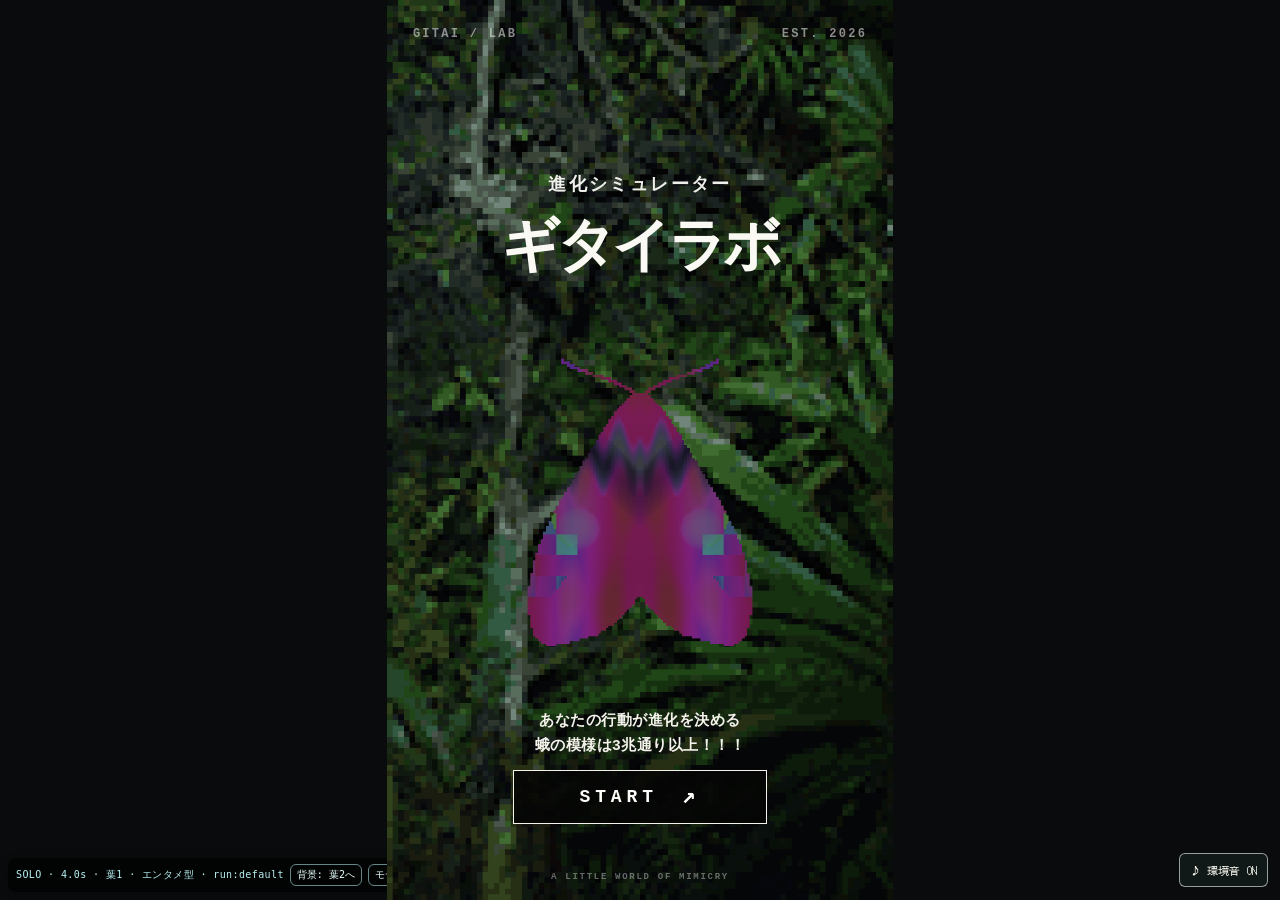
==== commit 514dfd12: "Refresh normal and exhibition tutorial script URL for four authored illustrations" ====
--- a/index.html
+++ b/index.html
@@ -6116,7 +6116,7 @@
 <script src="js/trophy_rules.js?v=20261016-bgcollection1" defer></script>
 <script src="js/portal_trophies.js?v=20261016-bgcollection1" defer></script>
 <script src="js/portal_random_moth.js?v=20261020-leafcards2" defer></script>
-<script src="js/solo_tutorial.js?v=20261029-warning-image1" defer></script>
+<script src="js/solo_tutorial.js?v=20261030-warning-images4" defer></script>
 <script src="js/entertainment_portal.js?v=20261029-ipad-aspect1" defer onerror="document.documentElement.classList.remove('pixel-portal-pending')"></script>
 <script src="js/experiment_registry.js?v=20261026-sto02-atomic1" defer></script>
 <script src="js/experiment_saves.js?v=20261026-sto02-atomic1" defer></script>
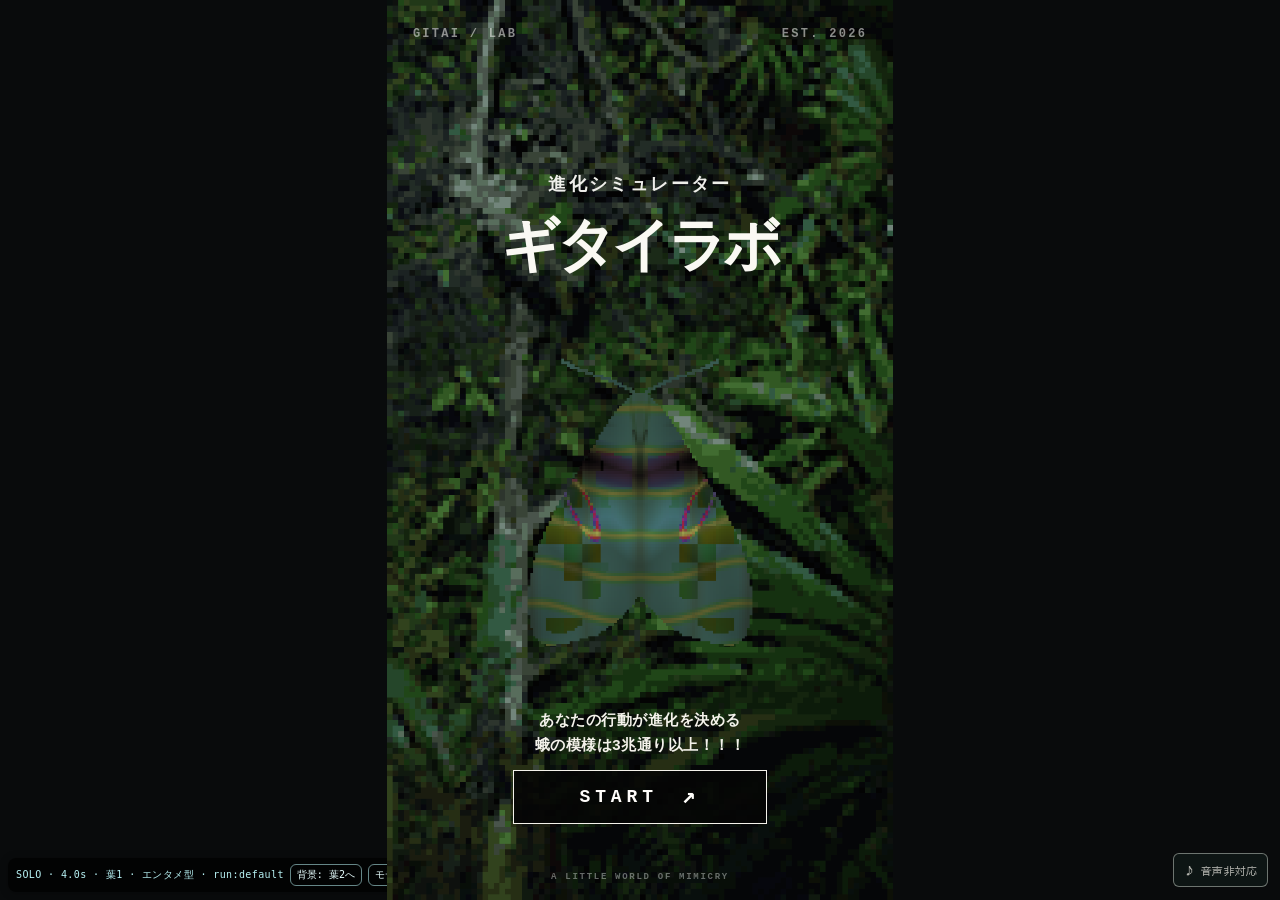
==== commit df20d680: "Use exhibit AAC ambience and refreshed SFX routing on public game only" ====
--- a/index.html
+++ b/index.html
@@ -2052,8 +2052,8 @@
 <script src="js/warning_similarity.js?v=20261020-visual1"></script>
 <script src="js/theater_scale.js?v=20261020-warning-split1"></script>
 <script src="js/pages_preview.js?v=20261022-save-slots1"></script>
-<script src="js/ambient_audio.js?v=20261029-loopguard1"></script>
-<script src="js/game_sfx.js?v=20261029-exhibit-default-webaudio1"></script>
+<script src="js/ambient_ios.js?v=20261111-main-aac1"></script>
+<script src="js/game_sfx.js?v=20261111-main-fast1"></script>
 <script>
 (() => {
   'use strict';
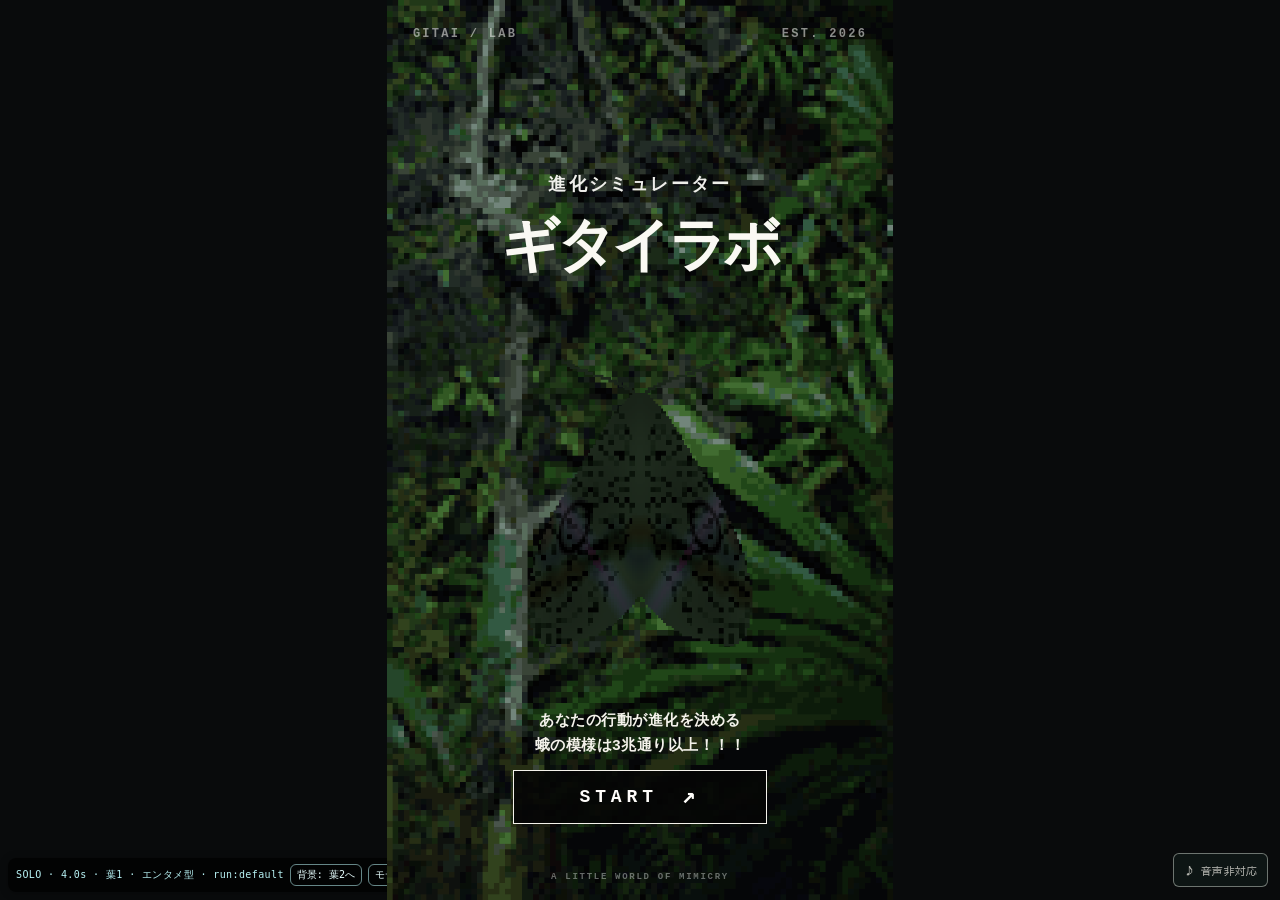
==== commit dc18550d: "Use exhibition-style illustrated evolution mode cards in regular portal" ====
--- a/index.html
+++ b/index.html
@@ -21,6 +21,7 @@
   <link rel="stylesheet" href="css/experiment_saves.css?v=20261025-start-screen1">
   <link rel="stylesheet" href="css/portal_trophies.css?v=20261015-trophy1">
   <link rel="stylesheet" href="css/portal_minimal.css?v=20261017-minimal1">
+  <link rel="stylesheet" href="css/portal_exhibit_modes.css?v=20261111-mode-cards1">
   <link rel="stylesheet" href="css/solo_tutorial.css?v=20261029-warning-image1">
   <link rel="stylesheet" href="css/author_news_link.css?v=20261025-soft-blue1">
   <link rel="stylesheet" href="https://fonts.googleapis.com/css2?family=Press+Start+2P&display=swap">
@@ -2009,22 +2010,23 @@
           aria-labelledby="portalEvolutionTitle" aria-modal="true" hidden>
           <div class="portal-experiment-content">
             <h2 id="portalEvolutionTitle">進化実験を選ぶ</h2>
+            <p class="portal-experiment-lead">蛾を捕食すると、生き残った個体が次の世代の親になります。</p>
             <div class="portal-experiment-list">
-              <button id="portalCrypticMode" class="portal-experiment-button" type="button">
+              <button id="portalCrypticMode" class="portal-experiment-button portal-experiment-cryptic" type="button">
+                <span class="portal-experiment-index">01 / CRYPTIC</span>
                 <strong>隠れるギタイ</strong>
-                <span class="portal-experiment-moth-stage" aria-hidden="true">
-                  <img class="portal-experiment-moth-image" data-experiment-moth="white" alt="">
-                  <span class="portal-experiment-change-arrow">→</span>
-                  <img class="portal-experiment-moth-image" data-experiment-moth="cryptic" alt="">
-                </span>
+                <span class="portal-experiment-subtitle">隠蔽擬態</span>
+                <img class="portal-experiment-thumbnail" src="img/modeselect/gitailab_thumbnail_hide_960x300.webp"
+                  width="960" height="300" alt="白い蛾が葉に似た緑色へ変化する様子" decoding="async">
+                <span class="portal-experiment-action" aria-hidden="true">実験開始 ▶</span>
               </button>
-              <button id="portalWarningMode" class="portal-experiment-button" type="button">
+              <button id="portalWarningMode" class="portal-experiment-button portal-experiment-warning" type="button">
+                <span class="portal-experiment-index">02 / WARNING</span>
                 <strong>目立つギタイ</strong>
-                <span class="portal-experiment-moth-stage" aria-hidden="true">
-                  <img class="portal-experiment-moth-image" data-experiment-moth="white" alt="">
-                  <span class="portal-experiment-change-arrow">→</span>
-                  <img class="portal-experiment-moth-image" data-experiment-moth="warning" alt="">
-                </span>
+                <span class="portal-experiment-subtitle">警告色の進化とベイツ型擬態</span>
+                <img class="portal-experiment-thumbnail" src="img/modeselect/gitailab_thumbnail_warning_960x300.webp"
+                  width="960" height="300" alt="白い蛾が鮮やかな赤い警告模様へ変化する様子" decoding="async">
+                <span class="portal-experiment-action" aria-hidden="true">実験開始 ▶</span>
               </button>
             </div>
             <button id="portalEvolutionBack" class="portal-experiment-back" type="button">← 戻る</button>
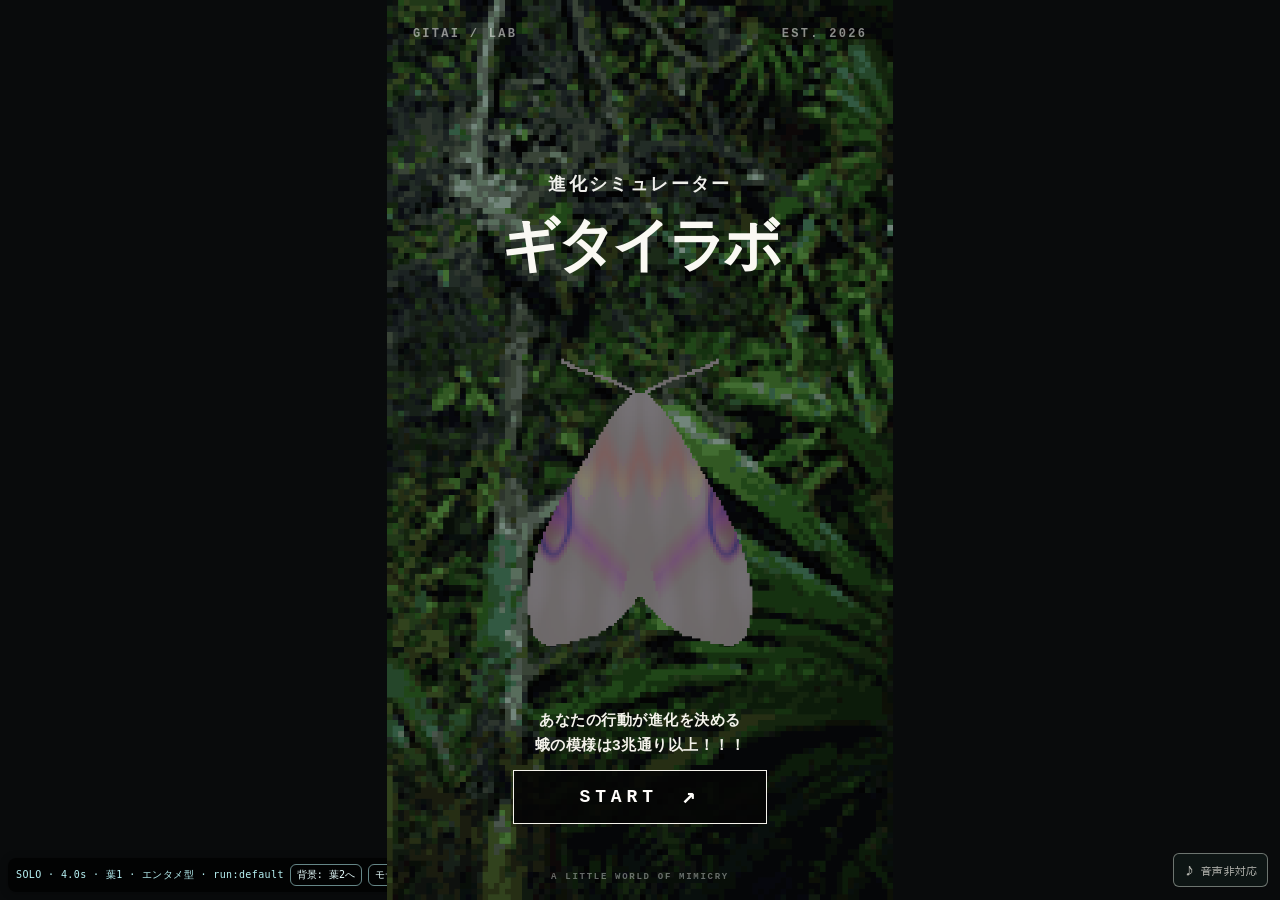
==== commit ca329aec: "Preserve byte-identical shared title DOM; keep new styles limited to normal game" ====
--- a/index.html
+++ b/index.html
@@ -2010,23 +2010,22 @@
           aria-labelledby="portalEvolutionTitle" aria-modal="true" hidden>
           <div class="portal-experiment-content">
             <h2 id="portalEvolutionTitle">進化実験を選ぶ</h2>
-            <p class="portal-experiment-lead">蛾を捕食すると、生き残った個体が次の世代の親になります。</p>
             <div class="portal-experiment-list">
-              <button id="portalCrypticMode" class="portal-experiment-button portal-experiment-cryptic" type="button">
-                <span class="portal-experiment-index">01 / CRYPTIC</span>
+              <button id="portalCrypticMode" class="portal-experiment-button" type="button">
                 <strong>隠れるギタイ</strong>
-                <span class="portal-experiment-subtitle">隠蔽擬態</span>
-                <img class="portal-experiment-thumbnail" src="img/modeselect/gitailab_thumbnail_hide_960x300.webp"
-                  width="960" height="300" alt="白い蛾が葉に似た緑色へ変化する様子" decoding="async">
-                <span class="portal-experiment-action" aria-hidden="true">実験開始 ▶</span>
+                <span class="portal-experiment-moth-stage" aria-hidden="true">
+                  <img class="portal-experiment-moth-image" data-experiment-moth="white" alt="">
+                  <span class="portal-experiment-change-arrow">→</span>
+                  <img class="portal-experiment-moth-image" data-experiment-moth="cryptic" alt="">
+                </span>
               </button>
-              <button id="portalWarningMode" class="portal-experiment-button portal-experiment-warning" type="button">
-                <span class="portal-experiment-index">02 / WARNING</span>
+              <button id="portalWarningMode" class="portal-experiment-button" type="button">
                 <strong>目立つギタイ</strong>
-                <span class="portal-experiment-subtitle">警告色の進化とベイツ型擬態</span>
-                <img class="portal-experiment-thumbnail" src="img/modeselect/gitailab_thumbnail_warning_960x300.webp"
-                  width="960" height="300" alt="白い蛾が鮮やかな赤い警告模様へ変化する様子" decoding="async">
-                <span class="portal-experiment-action" aria-hidden="true">実験開始 ▶</span>
+                <span class="portal-experiment-moth-stage" aria-hidden="true">
+                  <img class="portal-experiment-moth-image" data-experiment-moth="white" alt="">
+                  <span class="portal-experiment-change-arrow">→</span>
+                  <img class="portal-experiment-moth-image" data-experiment-moth="warning" alt="">
+                </span>
               </button>
             </div>
             <button id="portalEvolutionBack" class="portal-experiment-back" type="button">← 戻る</button>
--- a/css/portal_exhibit_modes.css
+++ b/css/portal_exhibit_modes.css
@@ -0,0 +1,151 @@
+/* Exhibition 2026 visual language, ported to the NORMAL game's evolution picker.
+ * Design only: real exhibit WebP banners, legible typography, green/amber cards.
+ * Do not change the normal mode routes, tutorial, habitat picker, saves, or IDB.
+ * The exhibit itself keeps its own landing.css and must remain unmodified.
+ */
+#entertainmentPortal .portal-menu .portal-experiment-choice {
+  background: #090d0c;
+  color: #f2f5ec;
+  padding: max(20px, env(safe-area-inset-top)) 16px max(18px, env(safe-area-inset-bottom));
+}
+#entertainmentPortal .portal-experiment-content {
+  gap: 13px;
+  max-width: 520px;
+  margin: auto;
+}
+#entertainmentPortal .portal-experiment-choice h2 {
+  color: #faf9f3;
+  font: 800 clamp(23px, 6.4vw, 32px)/1.3 system-ui, -apple-system, "Hiragino Kaku Gothic ProN", sans-serif;
+}
+#entertainmentPortal .portal-experiment-lead {
+  margin: 0 0 5px;
+  color: #d1ddd1;
+  font: 500 clamp(12px, 3.4vw, 15px)/1.6 system-ui, -apple-system, sans-serif;
+}
+#entertainmentPortal .portal-experiment-list {
+  display: grid;
+  grid-template-columns: minmax(0, 1fr);
+  gap: 13px;
+}
+#entertainmentPortal .portal-menu .portal-experiment-button {
+  display: grid;
+  grid-template-columns: minmax(0, 1fr) minmax(0, 148px);
+  grid-template-rows: auto auto auto auto;
+  align-items: center;
+  column-gap: 12px;
+  row-gap: 4px;
+  width: 100%;
+  min-height: 170px;
+  aspect-ratio: auto;
+  padding: 12px 13px 11px;
+  border: 2px solid #718c74;
+  border-radius: 12px;
+  background: #1a241e;
+  color: #f2f5ec;
+  box-shadow: none;
+  overflow: hidden;
+  text-align: left;
+  touch-action: manipulation;
+  transition: border-color .14s ease, background .14s ease;
+}
+#entertainmentPortal .portal-menu .portal-experiment-warning {
+  border-color: #b68d70;
+  background: #2a241f;
+}
+#entertainmentPortal .portal-experiment-button::after { content: none; }
+#entertainmentPortal .portal-experiment-index {
+  grid-column: 1 / -1;
+  grid-row: 1;
+  margin-top: 3px;
+  color: #a1b5a3;
+  font: 700 10px/1.6 ui-monospace, Menlo, monospace;
+  letter-spacing: .13em;
+}
+#entertainmentPortal .portal-experiment-warning .portal-experiment-index { color: #c5ae93; }
+#entertainmentPortal .portal-experiment-button strong {
+  grid-column: 1 / -1;
+  grid-row: 2;
+  padding: 0;
+  margin: 0;
+  width: auto;
+  background: none;
+  color: #f2f5ec;
+  font: 800 clamp(22px, 5.6vw, 30px)/1.25 system-ui, -apple-system, "Hiragino Kaku Gothic ProN", sans-serif;
+  white-space: normal;
+  letter-spacing: 0;
+  text-align: left;
+}
+#entertainmentPortal .portal-experiment-subtitle {
+  grid-column: 1 / -1;
+  grid-row: 3;
+  color: #e1e7dd;
+  font: 500 12px/1.5 system-ui, -apple-system, sans-serif;
+}
+#entertainmentPortal .portal-experiment-thumbnail {
+  display: block;
+  grid-column: 1;
+  grid-row: 4;
+  width: 100%;
+  max-width: 173px;
+  height: 54px;
+  min-width: 0;
+  margin-top: 14px;
+  border: 1px solid rgba(230,242,231,.16);
+  border-radius: 10px;
+  object-fit: cover;
+  object-position: center;
+}
+#entertainmentPortal .portal-experiment-action {
+  grid-column: 2;
+  grid-row: 4;
+  display: flex;
+  align-items: center;
+  justify-content: center;
+  width: 100%;
+  max-width: 148px;
+  height: 54px;
+  min-width: 0;
+  margin-top: 14px;
+  padding: 0 8px;
+  border: 1px solid #bfd8c1;
+  border-radius: 10px;
+  background: #2c5237;
+  color: white;
+  font: 800 14px/1.3 system-ui, -apple-system, sans-serif;
+  white-space: nowrap;
+}
+#entertainmentPortal .portal-experiment-warning .portal-experiment-action {
+  border-color: #f0b58c;
+  background: #814425;
+}
+#entertainmentPortal .portal-experiment-button:focus-visible {
+  outline: 3px solid white;
+  outline-offset: 3px;
+  border-color: #e5f3e5;
+}
+#entertainmentPortal .portal-experiment-button:hover { border-color: #d1e6d4; filter: none; }
+#entertainmentPortal .portal-experiment-button:active { transform: none; filter: brightness(1.12); }
+#entertainmentPortal .portal-menu .portal-experiment-back {
+  min-height: 48px;
+  font: 700 14px/1.4 system-ui, -apple-system, sans-serif;
+}
+@media (max-width: 410px) {
+  #entertainmentPortal .portal-menu .portal-experiment-button {
+    padding: 10px;
+    grid-template-columns: minmax(0, 1fr) minmax(0, 130px);
+    column-gap: 9px;
+    min-height: 153px;
+  }
+  #entertainmentPortal .portal-experiment-thumbnail,
+  #entertainmentPortal .portal-experiment-action { height: 48px; margin-top: 11px; }
+  #entertainmentPortal .portal-experiment-action { font-size: 12px; padding: 0 5px; }
+}
+@media (max-height: 620px) {
+  #entertainmentPortal .portal-experiment-content { gap: 10px; }
+  #entertainmentPortal .portal-menu .portal-experiment-button { min-height: 145px; }
+  #entertainmentPortal .portal-experiment-thumbnail,
+  #entertainmentPortal .portal-experiment-action { margin-top: 7px; height: 43px; }
+}
+@media (prefers-reduced-motion: reduce) {
+  #entertainmentPortal .portal-experiment-button { transition: none; }
+}
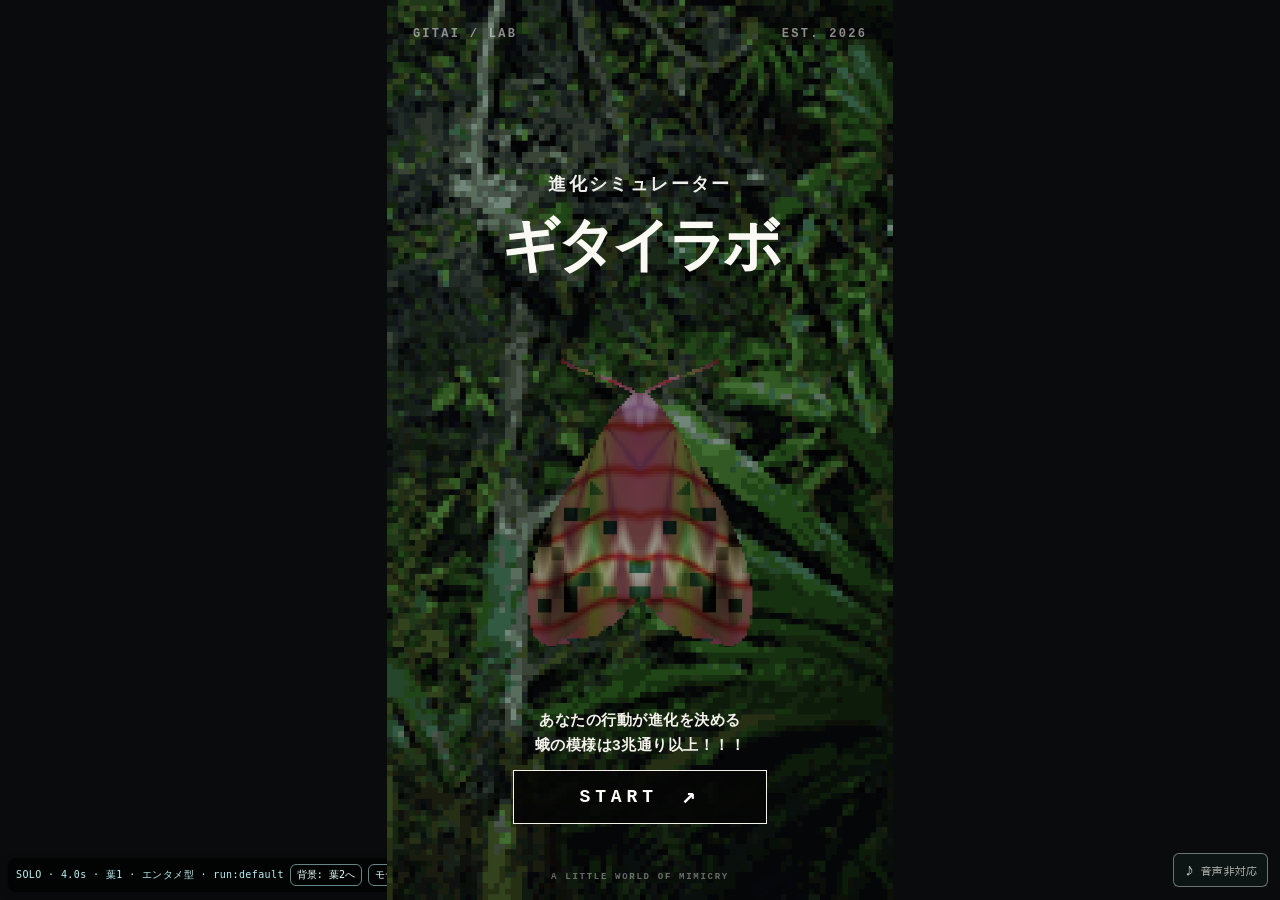
==== commit bc6215df: "Load exhibition-style mode cards only in the normal game's entry HTML" ====
--- a/index.html
+++ b/index.html
@@ -6119,6 +6119,7 @@
 <script src="js/portal_random_moth.js?v=20261020-leafcards2" defer></script>
 <script src="js/solo_tutorial.js?v=20261030-warning-images4" defer></script>
 <script src="js/entertainment_portal.js?v=20261029-ipad-aspect1" defer onerror="document.documentElement.classList.remove('pixel-portal-pending')"></script>
+<script src="js/portal_exhibit_mode_cards.js?v=20261112-main-only1" defer></script>
 <script src="js/experiment_registry.js?v=20261026-sto02-atomic1" defer></script>
 <script src="js/experiment_saves.js?v=20261026-sto02-atomic1" defer></script>
 
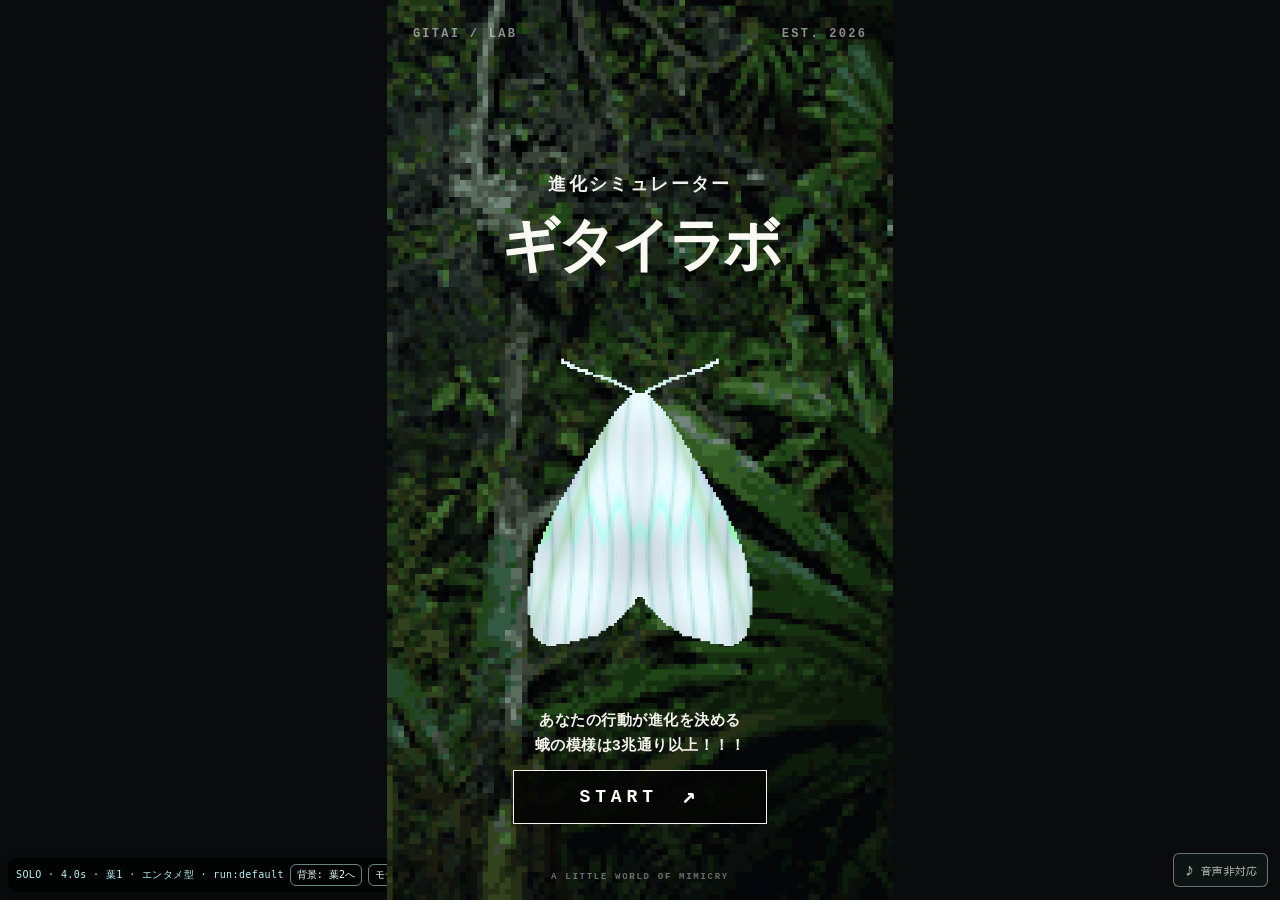
==== commit 77987624: "Fix normal site's page title to 進化シミュレーター for link previews" ====
--- a/index.html
+++ b/index.html
@@ -25,7 +25,7 @@
   <link rel="stylesheet" href="css/solo_tutorial.css?v=20261029-warning-image1">
   <link rel="stylesheet" href="css/author_news_link.css?v=20261025-soft-blue1">
   <link rel="stylesheet" href="https://fonts.googleapis.com/css2?family=Press+Start+2P&display=swap">
-  <title>ギタイラボ — 昆虫大学 α</title>
+  <title>ギタイラボ | 進化シミュレーター</title>
   <style>
     :root {
       --panel: rgba(8, 12, 14, 0.88);
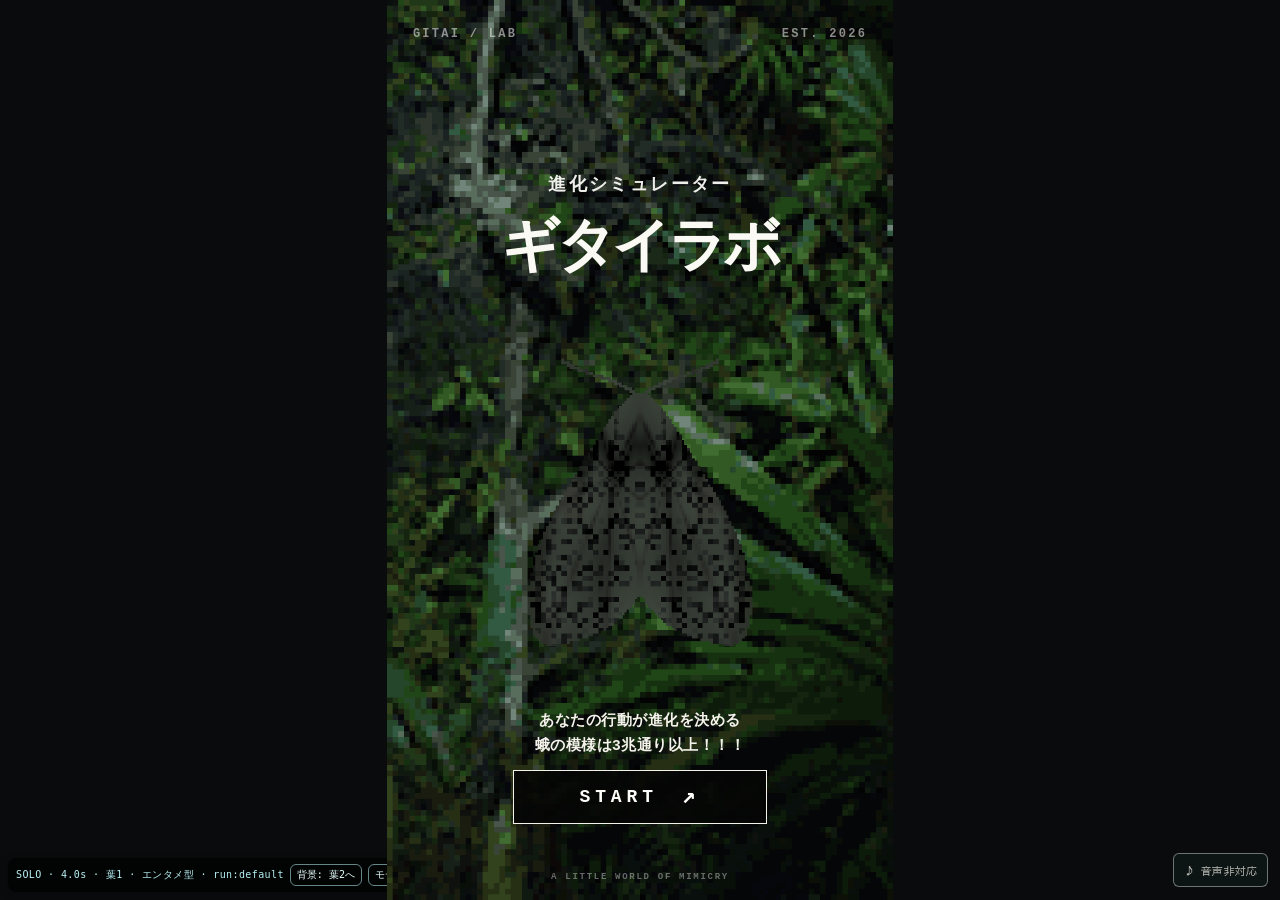
==== commit 4647d46d: "Show results before gallery in normal game and load normal-only exhibition-style result layout" ====
--- a/index.html
+++ b/index.html
@@ -19,6 +19,7 @@
   </script>
   <link rel="stylesheet" href="css/entertainment_portal.css?v=20261021-tagline1">
   <link rel="stylesheet" href="css/experiment_saves.css?v=20261025-start-screen1">
+  <link rel="stylesheet" href="css/portal_exhibit_results.css?v=20261112-results-first1">
   <link rel="stylesheet" href="css/portal_trophies.css?v=20261015-trophy1">
   <link rel="stylesheet" href="css/portal_minimal.css?v=20261017-minimal1">
   <link rel="stylesheet" href="css/portal_exhibit_modes.css?v=20261111-mode-cards1">
@@ -4262,7 +4263,7 @@
 
   function showRankMilestoneOrGallery() {
     if (!state.pendingRankMilestone) {
-      showEvolutionComparison();
+      // Exhibition: results and visitor handover must be visible first.
       return;
     }
     const event = state.pendingRankMilestone;
@@ -4288,7 +4289,7 @@
     if (!rankMilestoneOverlay.classList.contains('visible')) return;
     rankMilestoneOverlay.classList.remove('visible');
     acknowledgeRankMilestone();
-    showEvolutionComparison();
+    // Exhibition: after the rare-rank notice, reveal the existing results.
   }
 
   function revealEvolutionTheaterAtBottom() {
